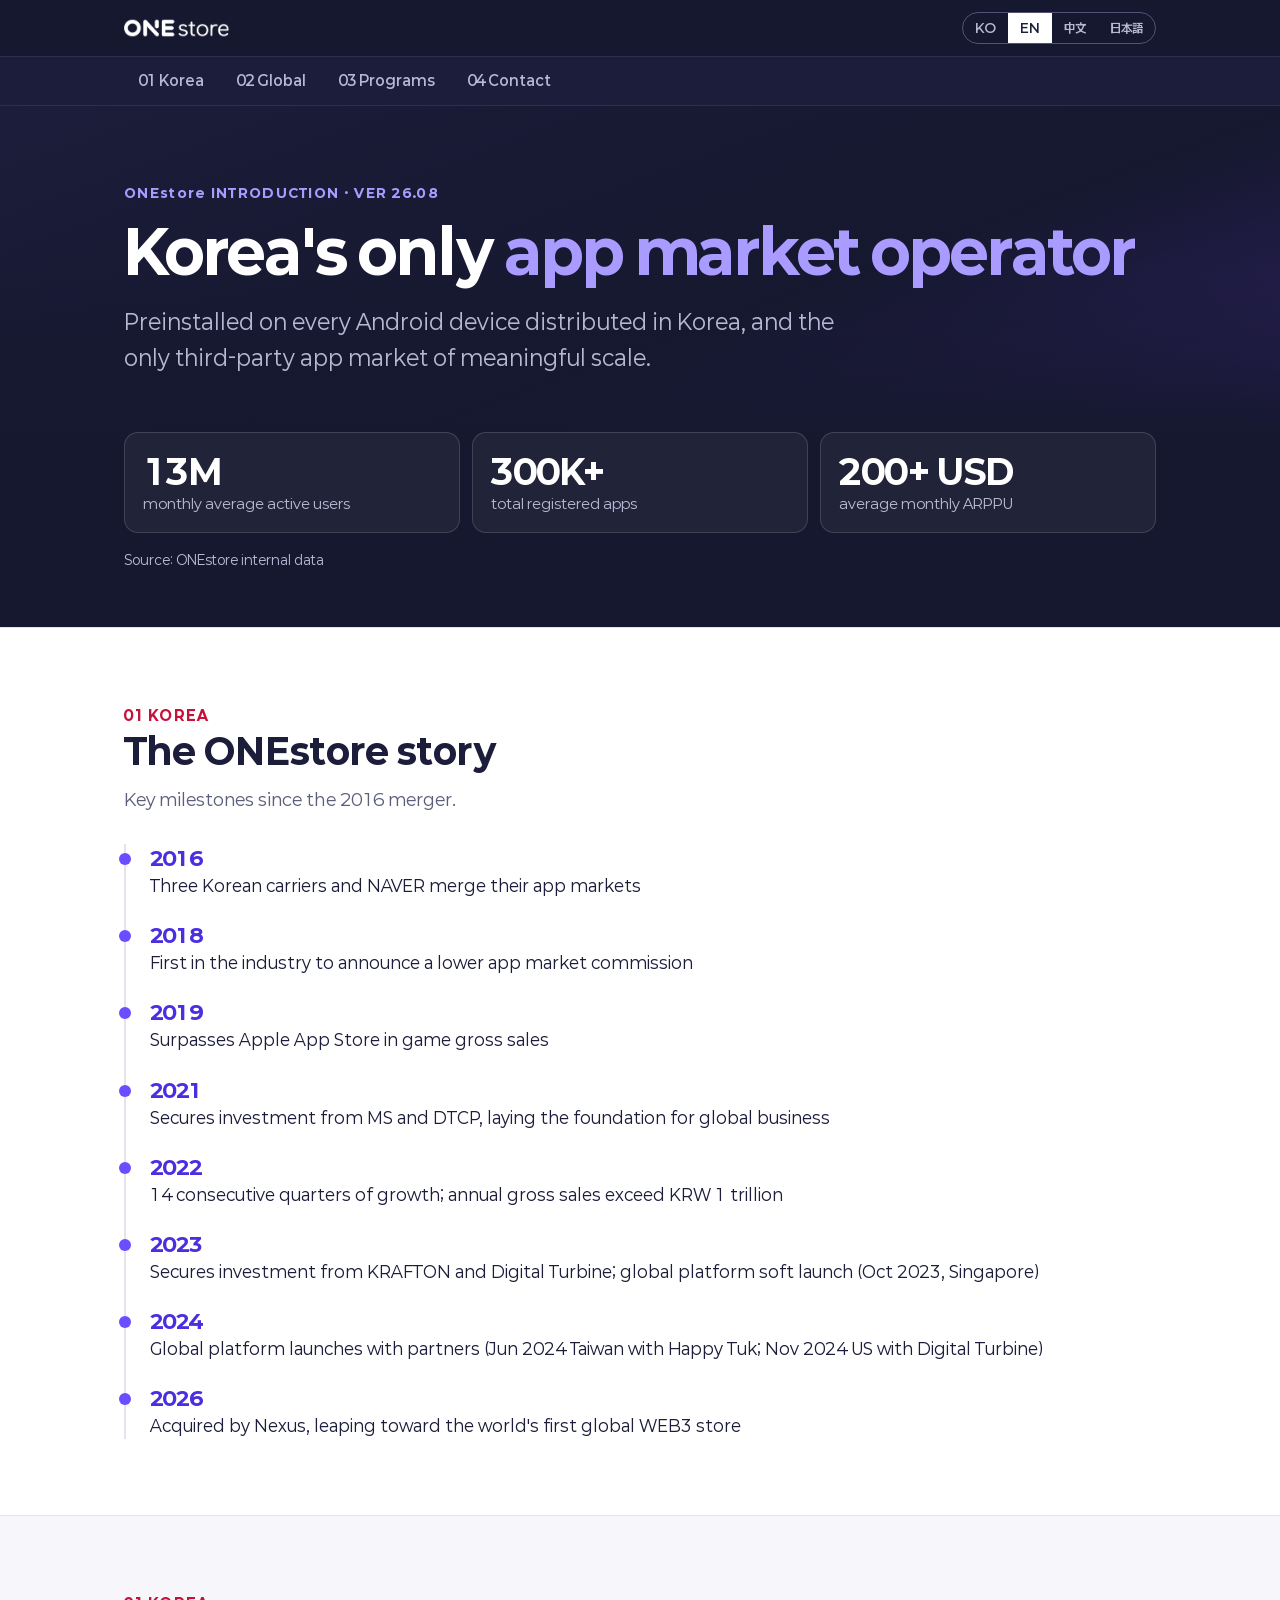
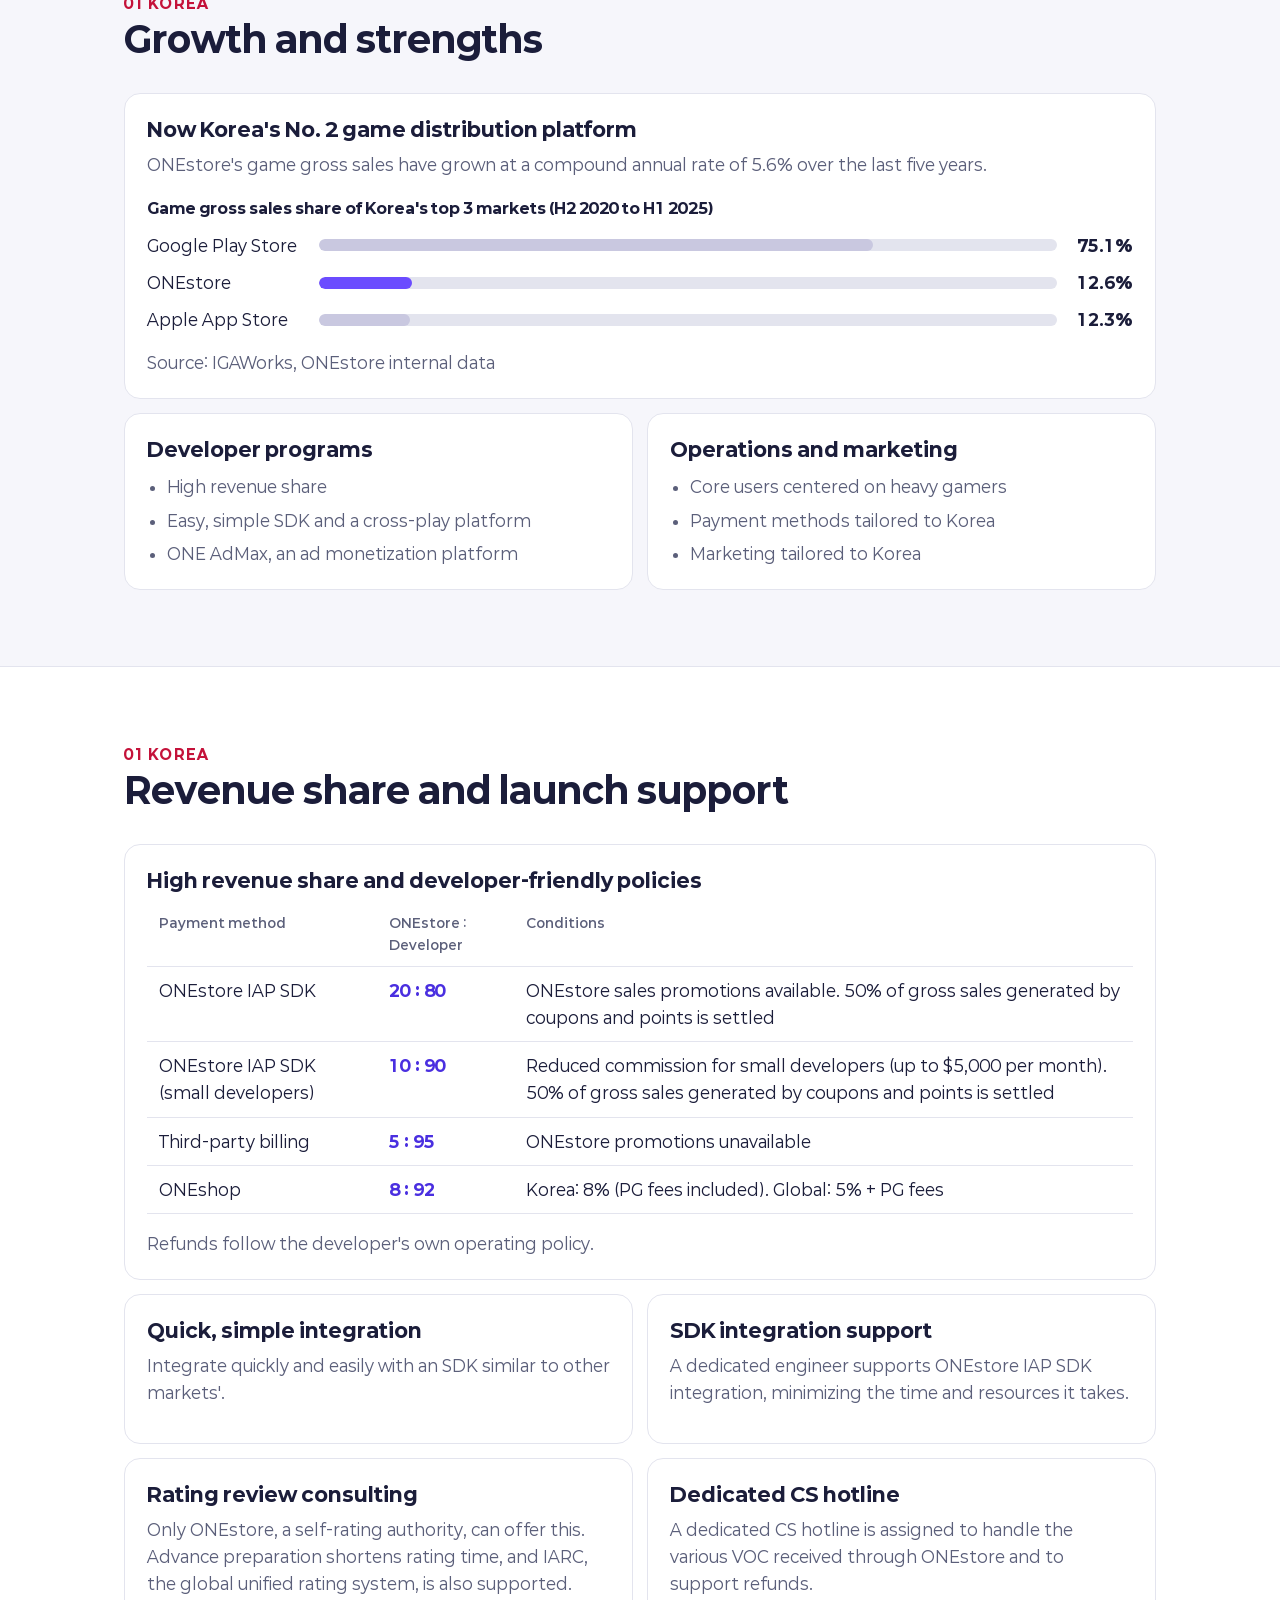
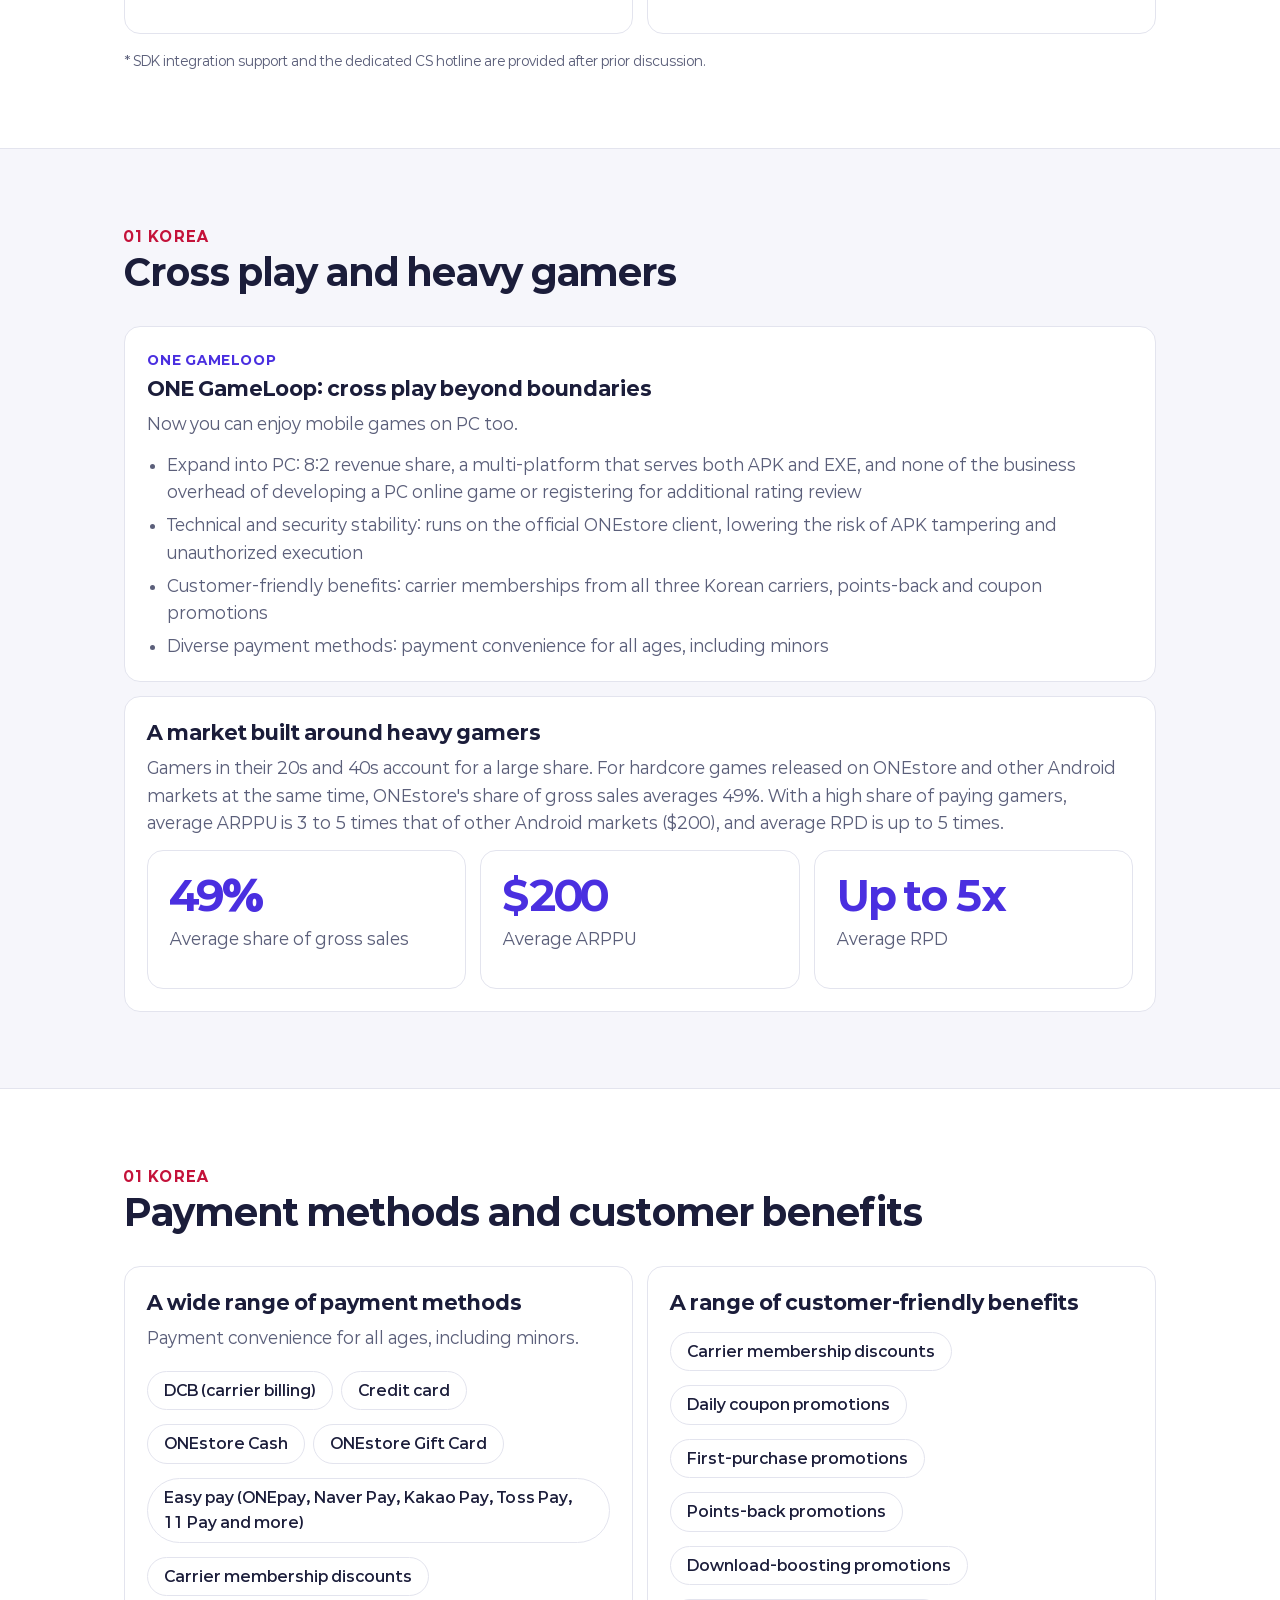
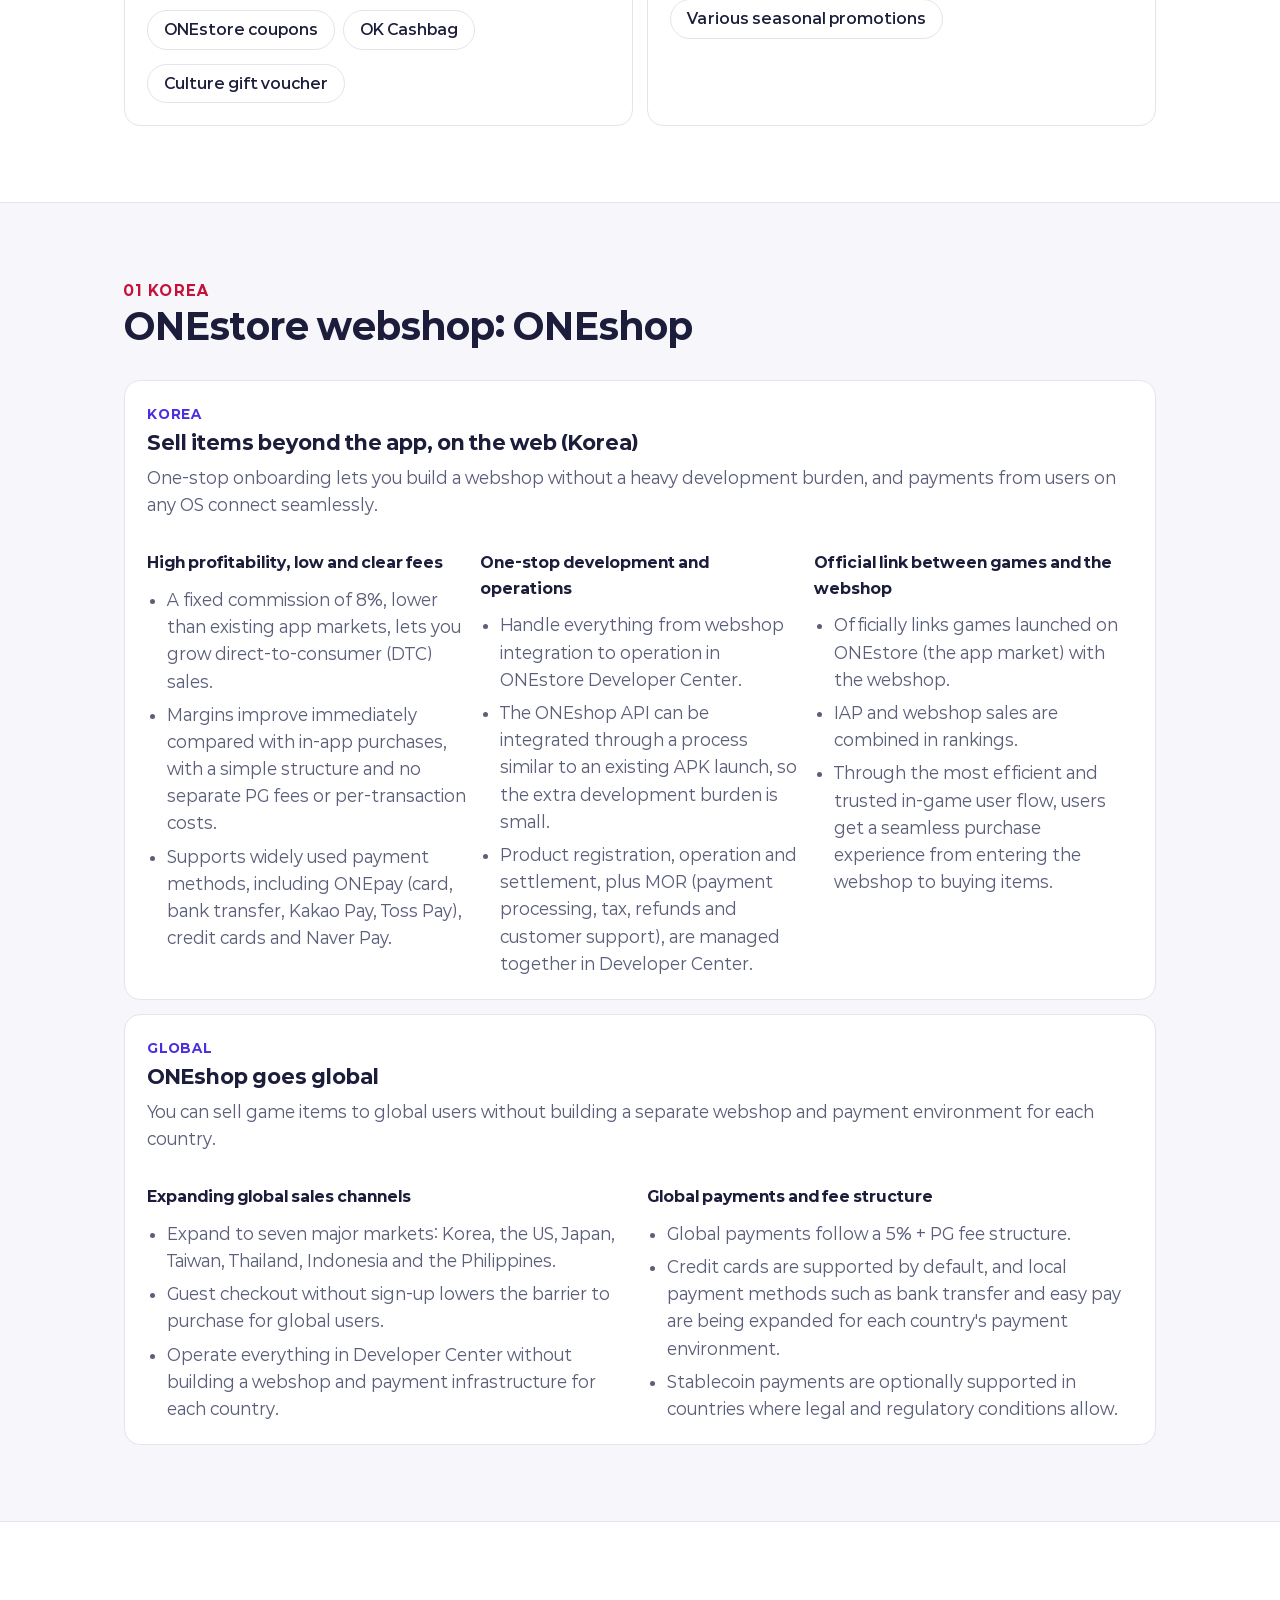
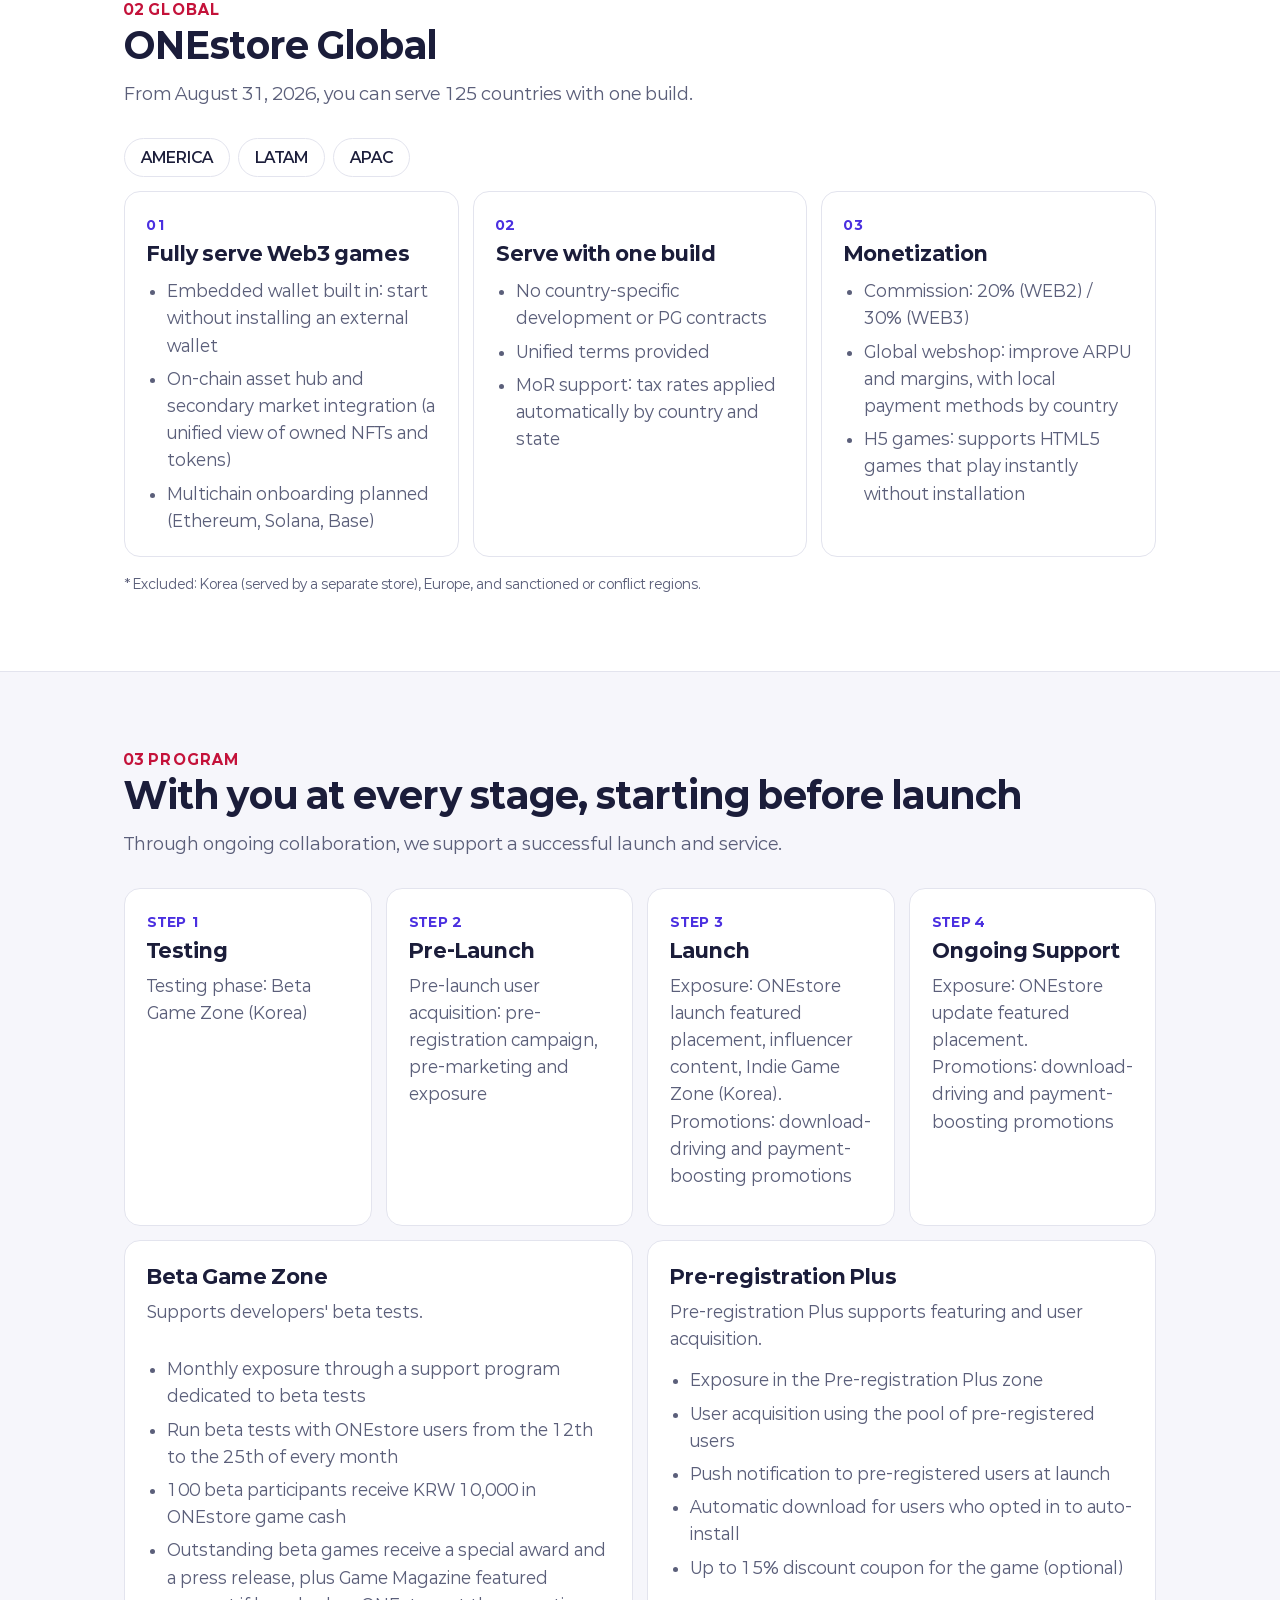
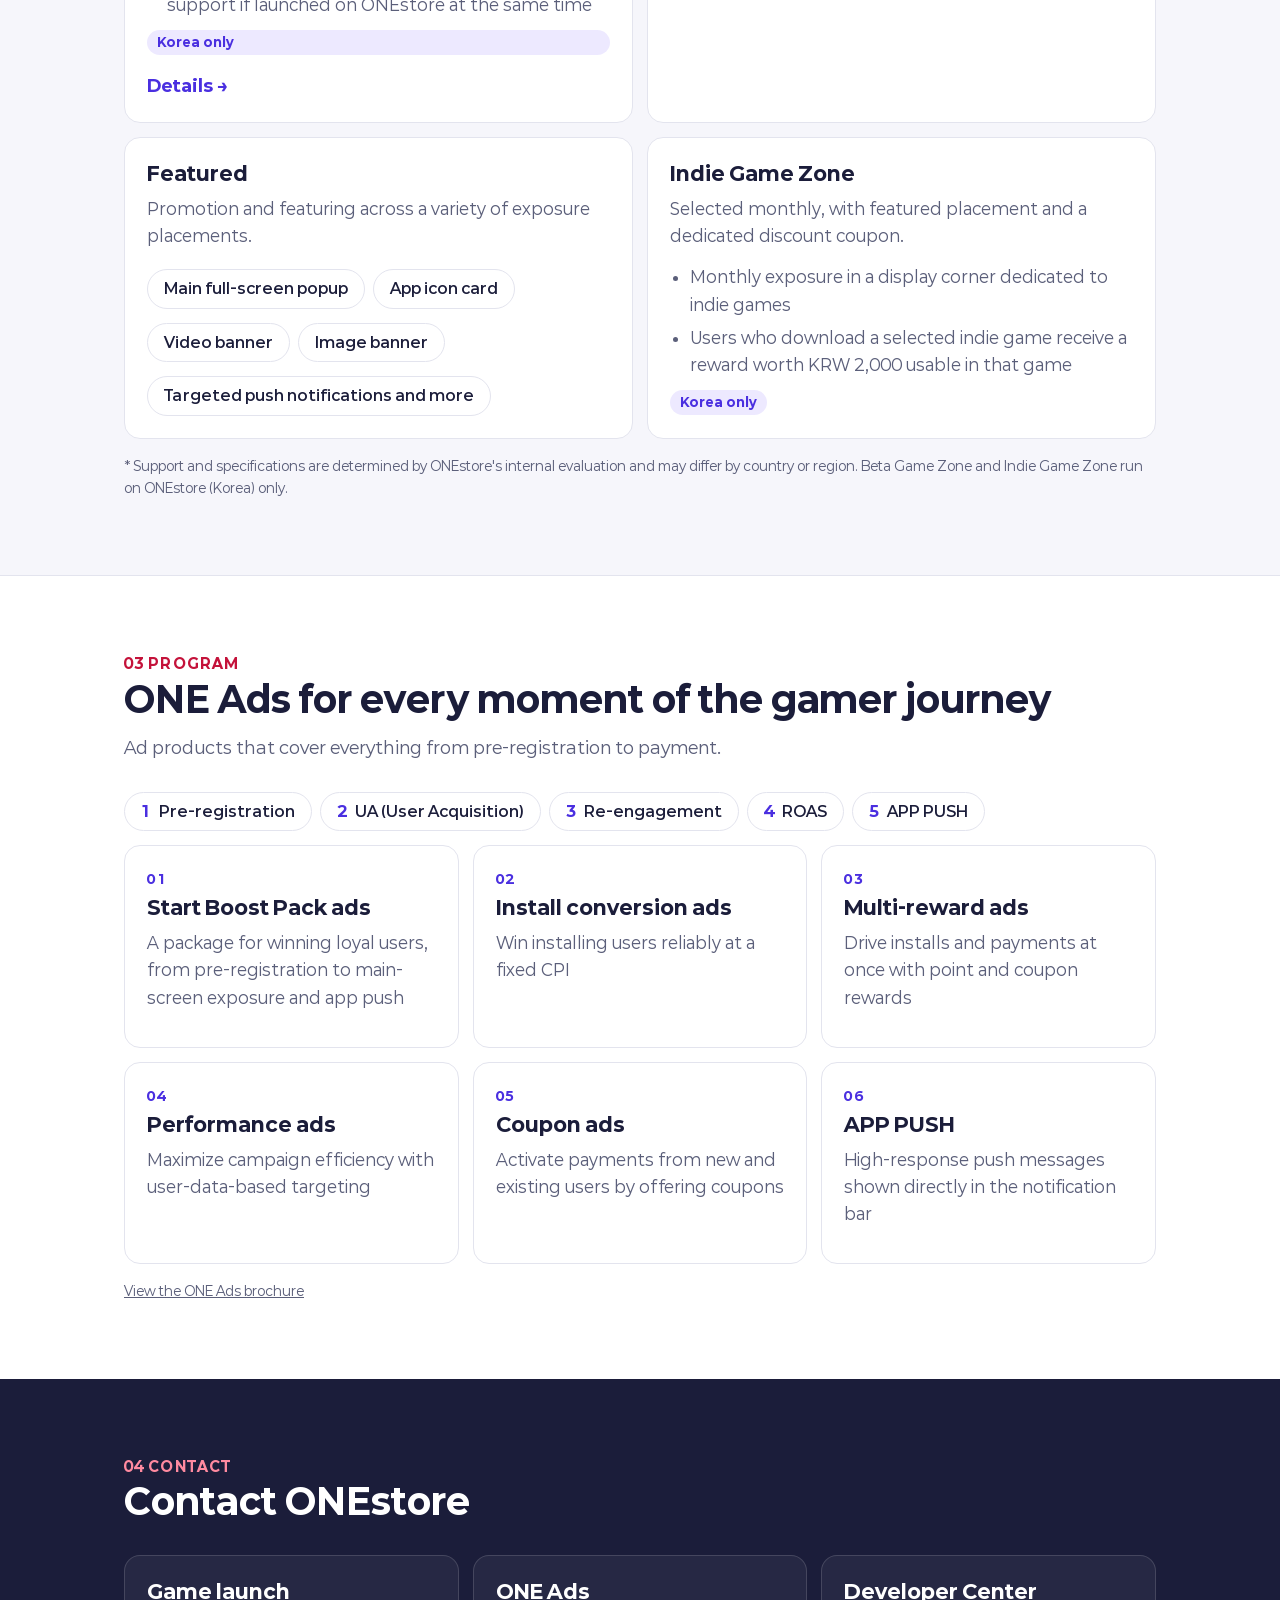
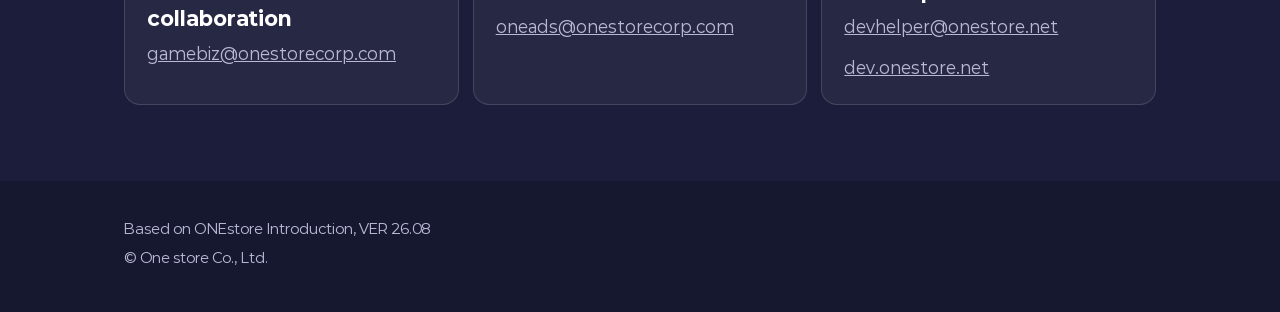
==== company.html @ e40b6c14 "fix: ONEstore 표기 통일, KPI·문의·문구 수정(11만+ 결제자, 사업 협업 문의, 출처·청구 문구)" ====
<!doctype html>
<html lang="en" data-lang="en"
  data-title-ko="ONEstore 소개서"
  data-title-en="ONEstore Introduction"
  data-title-zh="ONEstore 介绍"
  data-title-ja="ONEstore のご紹介"
  data-desc-ko="ONEstore Korea·Global 서비스와 협업 프로그램을 소개합니다."
  data-desc-en="An introduction to ONEstore Korea, ONEstore Global and our collaboration programs."
  data-desc-zh="介绍 ONEstore Korea、ONEstore Global 及合作项目。"
  data-desc-ja="ONEstore Korea・ONEstore Global とコラボレーションプログラムをご紹介します。">
<head>
<meta charset="utf-8">
<meta name="viewport" content="width=device-width,initial-scale=1">
<title>ONEstore Introduction</title>
<meta name="description" content="An introduction to ONEstore Korea, ONEstore Global and our collaboration programs.">
<meta property="og:title" content="ONEstore Introduction">
<meta property="og:description" content="An introduction to ONEstore Korea, ONEstore Global and our collaboration programs.">
<meta property="og:type" content="website">
<link rel="icon" type="image/png" href="assets/favicon.png">
<link rel="apple-touch-icon" href="assets/favicon.png">
<link rel="preload" href="fonts/Paperlogy-400.woff2" as="font" type="font/woff2" crossorigin>
<link rel="preload" href="fonts/Paperlogy-600.woff2" as="font" type="font/woff2" crossorigin>
<link rel="preload" href="fonts/Paperlogy-800.woff2" as="font" type="font/woff2" crossorigin>
<link rel="stylesheet" href="style.css">
<link rel="stylesheet" href="company.css">
<script src="site.js"></script>
</head>
<body>

<header class="topbar"><div class="wrap">
  <a class="brand" href="index.html" data-lang-link><img src="assets/logo-w.png" alt="ONE store"></a>
  <div class="lang-toggle" role="group" aria-label="Language">
    <button type="button" data-set="ko" aria-pressed="false">KO</button>
    <button type="button" data-set="en" aria-pressed="true">EN</button>
    <button type="button" data-set="zh" aria-pressed="false">中文</button>
    <button type="button" data-set="ja" aria-pressed="false">日本語</button>
  </div>
</div></header>
<nav class="chapters" aria-label="Chapters"><div class="wrap">
  <a href="#korea">01 Korea</a>
  <a href="#global">02 Global</a>
  <a href="#program"><span lang="ko">03 협업 프로그램</span><span lang="en">03 Programs</span><span lang="zh-Hans">03 合作项目</span><span lang="ja">03 協業プログラム</span></a>
  <a href="#contact"><span lang="ko">04 문의</span><span lang="en">04 Contact</span><span lang="zh-Hans">04 联系我们</span><span lang="ja">04 お問い合わせ</span></a>
</div></nav>

<main>
<section class="hero"><div class="wrap">
  <p class="eyebrow">ONEstore INTRODUCTION · VER 26.08</p>
  <h1 lang="ko">대한민국 유일한 <em>앱마켓 사업자</em></h1>
  <h1 lang="en">Korea's only <em>app market operator</em></h1>
  <h1 lang="zh-Hans">韩国唯一的<em>应用商店运营商</em></h1>
  <h1 lang="ja">韓国唯一の<em>アプリマーケット事業者</em></h1>
  <p class="lede" lang="ko">국내에 유통되는 모든 안드로이드 단말기에 선탑재된, 유의미한 규모의 유일한 제3자 앱마켓입니다.</p>
  <p class="lede" lang="en">Preinstalled on every Android device distributed in Korea, and the only third-party app market of meaningful scale.</p>
  <p class="lede" lang="zh-Hans">预装于韩国市场流通的所有安卓设备，是唯一具备相当规模的第三方应用商店。</p>
  <p class="lede" lang="ja">韓国で流通するすべての Android 端末にプリインストールされた、意味のある規模を持つ唯一のサードパーティアプリマーケットです。</p>
</div></section>

<section class="nums n3"><div class="wrap">
  <div class="num">
    <b lang="ko">1,300만</b><b lang="en">13M</b><b lang="zh-Hans">1300万</b><b lang="ja">1,300万人</b>
    <span lang="ko">월 평균 활성 유저 수</span><span lang="en">monthly average active users</span><span lang="zh-Hans">月均活跃用户数</span><span lang="ja">月間平均アクティブユーザー数</span>
  </div>
  <div class="num">
    <b lang="ko">30만+</b><b lang="en">300K+</b><b lang="zh-Hans">30万+</b><b lang="ja">30万本+</b>
    <span lang="ko">총 등록 앱 수</span><span lang="en">total registered apps</span><span lang="zh-Hans">累计上架应用数</span><span lang="ja">累計登録アプリ数</span>
  </div>
  <div class="num">
    <b lang="ko">27만원</b><b lang="en">200+ USD</b><b lang="zh-Hans">27万韩元</b><b lang="ja">27万ウォン</b>
    <span lang="ko">월 ARPPU 평균</span><span lang="en">average monthly ARPPU</span><span lang="zh-Hans">月均 ARPPU</span><span lang="ja">月間 ARPPU 平均</span>
  </div>
  <p class="fn" lang="ko">출처: 원스토어 내부 데이터</p>
  <p class="fn" lang="en">Source: ONEstore internal data</p>
  <p class="fn" lang="zh-Hans">来源：ONEstore 内部数据</p>
  <p class="fn" lang="ja">出典：ONEstore 内部データ</p>
</div></section>
<section class="sec" id="korea"><div class="wrap">
  <div class="sec-head">
    <span class="sec-num">01 KOREA</span>
    <h2 class="sec-title" lang="ko">원스토어의 걸음</h2>
    <h2 class="sec-title" lang="en">The ONEstore story</h2>
    <h2 class="sec-title" lang="zh-Hans">ONEstore 的发展历程</h2>
    <h2 class="sec-title" lang="ja">ONEstore のあゆみ</h2>
    <p class="sec-lead" lang="ko">2016년 통합 출범 이후 지금까지의 주요 이력입니다.</p>
    <p class="sec-lead" lang="en">Key milestones since the 2016 merger.</p>
    <p class="sec-lead" lang="zh-Hans">自2016年整合成立以来的主要历程。</p>
    <p class="sec-lead" lang="ja">2016年の統合以降の主なあゆみです。</p>
  </div>
  <ol class="tl">
    <li><b>2016</b><span lang="ko">통신 3사 + 네이버 앱마켓 통합</span><span lang="en">Three Korean carriers and NAVER merge their app markets</span><span lang="zh-Hans">三大运营商与 NAVER 应用商店整合</span><span lang="ja">通信3社と NAVER がアプリマーケットを統合</span></li>
    <li><b>2018</b><span lang="ko">업계 최초 앱마켓 수수료 인하 정책 발표</span><span lang="en">First in the industry to announce a lower app market commission</span><span lang="zh-Hans">业内率先宣布下调应用商店分成比例</span><span lang="ja">業界で初めてアプリマーケットの手数料引き下げを発表</span></li>
    <li><b>2019</b><span lang="ko">애플 앱스토어 게임 거래액 추월</span><span lang="en">Surpasses Apple App Store in game gross sales</span><span lang="zh-Hans">游戏流水超越苹果 App Store</span><span lang="ja">ゲーム取引額で Apple App Store を上回る</span></li>
    <li><b>2021</b><span lang="ko">MS+DTCP 투자 유치로 글로벌 사업 기반 마련</span><span lang="en">Secures investment from MS and DTCP, laying the foundation for global business</span><span lang="zh-Hans">获得 MS 与 DTCP 投资，奠定全球业务基础</span><span lang="ja">MS と DTCP の出資を受け、グローバル事業の基盤を整備</span></li>
    <li><b>2022</b><span lang="ko">14분기 연속 성장, 연간 거래액 1조원 돌파</span><span lang="en">14 consecutive quarters of growth; annual gross sales exceed KRW 1 trillion</span><span lang="zh-Hans">连续14个季度增长，年流水突破1万亿韩元</span><span lang="ja">14四半期連続の成長、年間取引額が1兆ウォンを突破</span></li>
    <li><b>2023</b><span lang="ko">크래프톤 + 디지털 터바인 투자 유치 / 글로벌 플랫폼 소프트 론칭 (23.10 싱가포르)</span><span lang="en">Secures investment from KRAFTON and Digital Turbine; global platform soft launch (Oct 2023, Singapore)</span><span lang="zh-Hans">获得 KRAFTON 与 Digital Turbine 投资；全球平台软启动（2023年10月，新加坡）</span><span lang="ja">KRAFTON と Digital Turbine の出資を受ける／グローバルプラットフォームをソフトローンチ（2023年10月、シンガポール）</span></li>
    <li><b>2024</b><span lang="ko">글로벌 플랫폼 파트너 협력 론칭 (24.06 타이완 Happy Tuk, 24.11 미국 Digital Turbine)</span><span lang="en">Global platform launches with partners (Jun 2024 Taiwan with Happy Tuk; Nov 2024 US with Digital Turbine)</span><span lang="zh-Hans">与合作伙伴联合推出全球平台（2024年6月台湾 Happy Tuk，2024年11月美国 Digital Turbine）</span><span lang="ja">パートナーとグローバルプラットフォームをローンチ（2024年6月 台湾 Happy Tuk、2024年11月 米国 Digital Turbine）</span></li>
    <li><b>2026</b><span lang="ko">넥써쓰 인수, 세계 최초 글로벌 WEB3 스토어 도약</span><span lang="en">Acquired by Nexus, leaping toward the world's first global WEB3 store</span><span lang="zh-Hans">被 Nexus 收购，跃升为全球首个全球 WEB3 应用商店</span><span lang="ja">Nexus に買収され、世界初のグローバル WEB3 ストアへ飛躍</span></li>
  </ol>
</div></section>

<section class="sec soft"><div class="wrap">
  <div class="sec-head">
    <span class="sec-num">01 KOREA</span>
    <h2 class="sec-title" lang="ko">성장과 강점</h2>
    <h2 class="sec-title" lang="en">Growth and strengths</h2>
    <h2 class="sec-title" lang="zh-Hans">成长与优势</h2>
    <h2 class="sec-title" lang="ja">成長と強み</h2>
  </div>
  <div class="grid g2">
    <article class="card wide">
      <h3 lang="ko">지금은 대한민국 2위 게임 유통 플랫폼</h3>
      <h3 lang="en">Now Korea's No. 2 game distribution platform</h3>
      <h3 lang="zh-Hans">如今已是韩国第2大游戏分发平台</h3>
      <h3 lang="ja">今や韓国第2位のゲーム流通プラットフォーム</h3>
      <p lang="ko">원스토어 게임 거래액의 최근 5년 연평균 성장률은 5.6%입니다.</p>
      <p lang="en">ONEstore's game gross sales have grown at a compound annual rate of 5.6% over the last five years.</p>
      <p lang="zh-Hans">ONEstore 游戏流水近5年的年均增长率为5.6%。</p>
      <p lang="ja">ONEstore のゲーム取引額は、直近5年で年平均5.6%成長しています。</p>
      <h4 lang="ko">국내 3대 마켓 게임 거래액 점유율 ('20년 하반기~'25년 상반기)</h4>
      <h4 lang="en">Game gross sales share of Korea's top 3 markets (H2 2020 to H1 2025)</h4>
      <h4 lang="zh-Hans">韩国三大应用商店游戏流水份额（2020年下半年至2025年上半年）</h4>
      <h4 lang="ja">韓国3大マーケットのゲーム取引額シェア（2020年下半期〜2025年上半期）</h4>
      <div class="bars cbars cmp">
        <div class="bar"><span lang="ko">구글 플레이스토어</span><span lang="en">Google Play Store</span><span lang="zh-Hans">Google Play 商店</span><span lang="ja">Google Play ストア</span><i style="--v:75.1%"></i><b>75.1%</b></div>
        <div class="bar me"><span>ONEstore</span><i style="--v:12.6%"></i><b>12.6%</b></div>
        <div class="bar"><span>Apple App Store</span><i style="--v:12.3%"></i><b>12.3%</b></div>
      </div>
      <p class="fn" lang="ko">출처: IGAWorks, 원스토어 내부 데이터</p>
      <p class="fn" lang="en">Source: IGAWorks, ONEstore internal data</p>
      <p class="fn" lang="zh-Hans">来源：IGAWorks、ONEstore 内部数据</p>
      <p class="fn" lang="ja">出典：IGAWorks、ONEstore 内部データ</p>
    </article>
    <article class="card">
      <h3 lang="ko">개발사 프로그램</h3>
      <h3 lang="en">Developer programs</h3>
      <h3 lang="zh-Hans">开发商项目</h3>
      <h3 lang="ja">デベロッパープログラム</h3>
      <ul>
        <li lang="ko">높은 수익 배분율</li><li lang="en">High revenue share</li><li lang="zh-Hans">高收益分成</li><li lang="ja">高い収益配分率</li>
        <li lang="ko">쉽고 간편한 SDK, 크로스 플레이 플랫폼</li><li lang="en">Easy, simple SDK and a cross-play platform</li><li lang="zh-Hans">简单便捷的 SDK 与跨平台游玩平台</li><li lang="ja">簡単・手軽な SDK とクロスプレイプラットフォーム</li>
        <li lang="ko">광고 수익화 플랫폼 ONE AdMax</li><li lang="en">ONE AdMax, an ad monetization platform</li><li lang="zh-Hans">广告变现平台 ONE AdMax</li><li lang="ja">広告収益化プラットフォーム ONE AdMax</li>
      </ul>
    </article>
    <article class="card">
      <h3 lang="ko">운영·마케팅</h3>
      <h3 lang="en">Operations and marketing</h3>
      <h3 lang="zh-Hans">运营与营销</h3>
      <h3 lang="ja">運営・マーケティング</h3>
      <ul>
        <li lang="ko">헤비 게이머 중심의 코어 유저</li><li lang="en">Core users centered on heavy gamers</li><li lang="zh-Hans">以重度玩家为主的核心用户</li><li lang="ja">ヘビーゲーマー中心のコアユーザー</li>
        <li lang="ko">한국 특화 결제 수단</li><li lang="en">Payment methods tailored to Korea</li><li lang="zh-Hans">针对韩国市场的支付方式</li><li lang="ja">韓国に特化した決済手段</li>
        <li lang="ko">한국 특화 마케팅</li><li lang="en">Marketing tailored to Korea</li><li lang="zh-Hans">针对韩国市场的营销</li><li lang="ja">韓国に特化したマーケティング</li>
      </ul>
    </article>
  </div>
</div></section>
<section class="sec"><div class="wrap">
  <div class="sec-head">
    <span class="sec-num">01 KOREA</span>
    <h2 class="sec-title" lang="ko">수익 배분과 출시 지원</h2>
    <h2 class="sec-title" lang="en">Revenue share and launch support</h2>
    <h2 class="sec-title" lang="zh-Hans">收益分成与上线支持</h2>
    <h2 class="sec-title" lang="ja">収益配分とリリース支援</h2>
  </div>
  <div class="grid g2">
    <article class="card wide">
      <h3 lang="ko">높은 수익 배분율과 게임사 친화적인 정책</h3>
      <h3 lang="en">High revenue share and developer-friendly policies</h3>
      <h3 lang="zh-Hans">高收益分成与对游戏公司友好的政策</h3>
      <h3 lang="ja">高い収益配分率とデベロッパーに優しいポリシー</h3>
      <div class="tbl-wrap"><table>
        <thead><tr>
          <th lang="ko">결제 방식</th><th lang="en">Payment method</th><th lang="zh-Hans">支付方式</th><th lang="ja">決済方式</th>
          <th lang="ko">원스토어 : 개발사</th><th lang="en">ONEstore : Developer</th><th lang="zh-Hans">ONEstore : 开发商</th><th lang="ja">ONEstore : デベロッパー</th>
          <th lang="ko">조건</th><th lang="en">Conditions</th><th lang="zh-Hans">条件</th><th lang="ja">条件</th>
        </tr></thead>
        <tbody>
          <tr>
            <td>ONEstore IAP SDK</td>
            <td class="k">20 : 80</td>
            <td lang="ko">원스토어 세일즈 프로모션 진행 가능. 쿠폰·포인트로 발생한 거래액은 50% 정산</td><td lang="en">ONEstore sales promotions available. 50% of gross sales generated by coupons and points is settled</td><td lang="zh-Hans">可开展 ONEstore 销售促销。通过优惠券、积分产生的流水按50%结算</td><td lang="ja">ONEstore のセールスプロモーションを実施できます。クーポン・ポイントで発生した取引額は50%を精算</td>
          </tr>
          <tr>
            <td lang="ko">ONEstore IAP SDK (중소 개발사)</td><td lang="en">ONEstore IAP SDK (small developers)</td><td lang="zh-Hans">ONEstore IAP SDK（中小开发商）</td><td lang="ja">ONEstore IAP SDK（中小デベロッパー）</td>
            <td class="k">10 : 90</td>
            <td lang="ko">중소 개발사 수수료 감면 (월 5,000$ 이하). 쿠폰·포인트로 발생한 거래액은 50% 정산</td><td lang="en">Reduced commission for small developers (up to $5,000 per month). 50% of gross sales generated by coupons and points is settled</td><td lang="zh-Hans">中小开发商分成减免（月流水 $5,000 以下）。通过优惠券、积分产生的流水按50%结算</td><td lang="ja">中小デベロッパー向け手数料減免（月 $5,000 以下）。クーポン・ポイントで発生した取引額は50%を精算</td>
          </tr>
          <tr>
            <td lang="ko">자체결제</td><td lang="en">Third-party billing</td><td lang="zh-Hans">自有支付</td><td lang="ja">独自決済</td>
            <td class="k">5 : 95</td>
            <td lang="ko">원스토어 세일즈 프로모션 진행 불가</td><td lang="en">ONEstore promotions unavailable</td><td lang="zh-Hans">无法开展 ONEstore 销售促销</td><td lang="ja">ONEstore のセールスプロモーションは実施できません</td>
          </tr>
          <tr>
            <td lang="ko">원샵</td><td lang="en">ONEshop</td><td lang="zh-Hans">ONEshop</td><td lang="ja">ONEshop</td>
            <td class="k">8 : 92</td>
            <td lang="ko">국내 8% (PG 수수료 포함). 글로벌은 5% + PG 수수료</td><td lang="en">Korea: 8% (PG fees included). Global: 5% + PG fees</td><td lang="zh-Hans">韩国 8%（含支付通道费）。海外 5% + 支付通道费</td><td lang="ja">国内 8%（PG 手数料込み）。グローバルは 5% + PG 手数料</td>
          </tr>
        </tbody>
      </table></div>
      <p class="fn" lang="ko">환불은 게임사 운영 정책에 따라 처리됩니다.</p>
      <p class="fn" lang="en">Refunds follow the developer's own operating policy.</p>
      <p class="fn" lang="zh-Hans">退款按游戏公司的运营政策办理。</p>
      <p class="fn" lang="ja">返金はデベロッパーの運営ポリシーに従って対応します。</p>
    </article>
    <article class="card">
      <h3 lang="ko">쉽고 빠른 개발 연동</h3>
      <h3 lang="en">Quick, simple integration</h3>
      <h3 lang="zh-Hans">快速便捷的开发对接</h3>
      <h3 lang="ja">簡単で素早い開発連携</h3>
      <p lang="ko">타 마켓과 비슷한 SDK로 빠르고 간편하게 개발을 연동할 수 있습니다.</p>
      <p lang="en">Integrate quickly and easily with an SDK similar to other markets'.</p>
      <p lang="zh-Hans">使用与其他应用商店相似的 SDK，快速便捷完成对接。</p>
      <p lang="ja">他マーケットと同様の SDK で、素早く手軽に連携できます。</p>
    </article>
    <article class="card">
      <h3 lang="ko">SDK 연동 지원</h3>
      <h3 lang="en">SDK integration support</h3>
      <h3 lang="zh-Hans">SDK 对接支持</h3>
      <h3 lang="ja">SDK 連携サポート</h3>
      <p lang="ko">원스토어 IAP SDK 연동 개발 시 전담 개발자가 지원해, 연동에 드는 시간과 리소스를 최소화합니다.</p>
      <p lang="en">A dedicated engineer supports ONEstore IAP SDK integration, minimizing the time and resources it takes.</p>
      <p lang="zh-Hans">对接 ONEstore IAP SDK 时由专属开发人员提供支持，将所需时间与资源降到最低。</p>
      <p lang="ja">ONEstore IAP SDK の連携開発時は専任の開発者がサポートし、連携にかかる時間とリソースを最小限に抑えます。</p>
    </article>
    <article class="card">
      <h3 lang="ko">등급 심의 컨설팅</h3>
      <h3 lang="en">Rating review consulting</h3>
      <h3 lang="zh-Hans">分级审查咨询</h3>
      <h3 lang="ja">等級審査コンサルティング</h3>
      <p lang="ko">자체등급분류사업자인 원스토어만 가능한 지원입니다. 사전 대응으로 등급 분류에 걸리는 시간을 줄이고, 글로벌 통합 등급 시스템 IARC도 지원합니다.</p>
      <p lang="en">Only ONEstore, a self-rating authority, can offer this. Advance preparation shortens rating time, and IARC, the global unified rating system, is also supported.</p>
      <p lang="zh-Hans">这是唯一具备自主分级资质的 ONEstore 才能提供的支持。提前应对可缩短分级所需时间，同时支持全球统一分级系统 IARC。</p>
      <p lang="ja">自主等級分類事業者である ONEstore だけが提供できるサポートです。事前対応で等級分類にかかる時間を短縮し、グローバル統合等級システム IARC にも対応します。</p>
    </article>
    <article class="card">
      <h3 lang="ko">전용 CS 핫라인 배정</h3>
      <h3 lang="en">Dedicated CS hotline</h3>
      <h3 lang="zh-Hans">分配专属 CS 热线</h3>
      <h3 lang="ja">専用 CS ホットラインの割り当て</h3>
      <p lang="ko">원스토어로 들어오는 다양한 VOC 처리와 환불 지원을 위한 전용 CS 핫라인을 배정합니다.</p>
      <p lang="en">A dedicated CS hotline is assigned to handle the various VOC received through ONEstore and to support refunds.</p>
      <p lang="zh-Hans">分配专属 CS 热线，用于处理 ONEstore 收到的各类 VOC 并协助退款。</p>
      <p lang="ja">ONEstore に寄せられるさまざまな VOC への対応と返金サポートのため、専用 CS ホットラインを割り当てます。</p>
    </article>
  </div>
  <p class="fn" lang="ko">* SDK 연동 지원과 전용 CS 핫라인 배정은 사전 협의 후 진행할 수 있습니다.</p>
  <p class="fn" lang="en">* SDK integration support and the dedicated CS hotline are provided after prior discussion.</p>
  <p class="fn" lang="zh-Hans">* SDK 对接支持与专属 CS 热线需事先协商后提供。</p>
  <p class="fn" lang="ja">* SDK 連携サポートと専用 CS ホットラインの割り当ては、事前協議のうえで対応します。</p>
</div></section>
<section class="sec soft"><div class="wrap">
  <div class="sec-head">
    <span class="sec-num">01 KOREA</span>
    <h2 class="sec-title" lang="ko">크로스 플레이와 헤비 게이머</h2>
    <h2 class="sec-title" lang="en">Cross play and heavy gamers</h2>
    <h2 class="sec-title" lang="zh-Hans">跨平台游玩与重度玩家</h2>
    <h2 class="sec-title" lang="ja">クロスプレイとヘビーゲーマー</h2>
  </div>
  <div class="grid g2">
    <article class="card wide">
      <span class="no">ONE GAMELOOP</span>
      <h3 lang="ko">경계를 뛰어넘는 크로스 플레이 원게임루프</h3>
      <h3 lang="en">ONE GameLoop: cross play beyond boundaries</h3>
      <h3 lang="zh-Hans">ONE GameLoop：跨越边界的跨平台游玩</h3>
      <h3 lang="ja">ONE GameLoop：境界を超えるクロスプレイ</h3>
      <p lang="ko">이제 PC에서도 모바일 게임을 즐길 수 있습니다.</p>
      <p lang="en">Now you can enjoy mobile games on PC too.</p>
      <p lang="zh-Hans">现在在 PC 上也能畅玩手游。</p>
      <p lang="ja">PC でもモバイルゲームを楽しめます。</p>
      <ul>
        <li lang="ko">PC 사업 영역 확장: 8:2 수익 배분, APK·EXE 모두 서비스 가능한 멀티플랫폼, PC 온라인게임 개발이나 추가 심의 등록 같은 사업 관리 공수 없음</li>
        <li lang="en">Expand into PC: 8:2 revenue share, a multi-platform that serves both APK and EXE, and none of the business overhead of developing a PC online game or registering for additional rating review</li>
        <li lang="zh-Hans">拓展 PC 业务领域：8:2 收益分成，APK、EXE 均可上线的多平台，无需承担开发 PC 网游或追加分级登记等业务管理负担</li>
        <li lang="ja">PC 事業への拡大：8:2 の収益配分、APK・EXE のどちらも配信できるマルチプラットフォーム、PC オンラインゲームの開発や追加審査登録といった事業管理の手間なし</li>
        <li lang="ko">기술·보안 안정성: 원스토어 공식 클라이언트로 구동되어 APK 위변조와 비인가 실행 위험이 적음</li>
        <li lang="en">Technical and security stability: runs on the official ONEstore client, lowering the risk of APK tampering and unauthorized execution</li>
        <li lang="zh-Hans">技术与安全稳定性：通过 ONEstore 官方客户端运行，APK 篡改与未授权运行的风险较低</li>
        <li lang="ja">技術・セキュリティの安定性：ONEstore 公式クライアントで動作するため、APK の改ざんや不正実行のリスクが低い</li>
        <li lang="ko">고객 친화적 혜택: 통신 3사 멤버십 등 다양한 혜택, 포인트백·쿠폰 프로모션</li>
        <li lang="en">Customer-friendly benefits: carrier memberships from all three Korean carriers, points-back and coupon promotions</li>
        <li lang="zh-Hans">面向用户的福利：包括三大运营商会员在内的多种福利，积分返还、优惠券促销</li>
        <li lang="ja">ユーザーに優しい特典：通信3社の会員特典をはじめ、ポイントバック・クーポンプロモーションなど</li>
        <li lang="ko">다양한 결제 수단: 미성년자를 포함한 전 연령층에 결제 편의성 제공</li>
        <li lang="en">Diverse payment methods: payment convenience for all ages, including minors</li>
        <li lang="zh-Hans">丰富的支付方式：为包括未成年人在内的各年龄层提供便捷支付</li>
        <li lang="ja">多様な決済手段：未成年者を含むすべての年齢層に決済の利便性を提供</li>
      </ul>
    </article>
    <article class="card wide">
      <h3 lang="ko">헤비 게이머 중심 마켓</h3>
      <h3 lang="en">A market built around heavy gamers</h3>
      <h3 lang="zh-Hans">以重度玩家为中心的应用商店</h3>
      <h3 lang="ja">ヘビーゲーマー中心のマーケット</h3>
      <p lang="ko">20·40대 게이머 비중이 높습니다. 다른 안드로이드 마켓과 동시에 출시된 하드코어 게임은 원스토어 거래액 점유율이 평균 49%입니다. 결제 게이머 비중이 높아 다른 안드로이드 마켓 대비 평균 ARPPU가 3~5배($200), 평균 RPD는 최대 5배입니다.</p>
      <p lang="en">Gamers in their 20s and 40s account for a large share. For hardcore games released on ONEstore and other Android markets at the same time, ONEstore's share of gross sales averages 49%. With a high share of paying gamers, average ARPPU is 3 to 5 times that of other Android markets ($200), and average RPD is up to 5 times.</p>
      <p lang="zh-Hans">20多岁与40多岁玩家占比高。与其他安卓应用商店同步上线的硬核游戏，ONEstore 的流水份额平均为49%。付费玩家占比高，平均 ARPPU 是其他安卓应用商店的3~5倍（$200），平均 RPD 最高达5倍。</p>
      <p lang="ja">20代・40代のゲーマーの割合が高いマーケットです。他の Android マーケットと同時にリリースされたハードコアゲームでは、ONEstore の取引額シェアが平均49%です。課金ゲーマーの割合が高く、平均 ARPPU は他の Android マーケットの3〜5倍（$200）、平均 RPD は最大5倍です。</p>
      <div class="grid g3 gap-top">
        <div class="card">
          <b class="big">49%</b>
          <p lang="ko">평균 거래액 점유율</p><p lang="en">Average share of gross sales</p><p lang="zh-Hans">平均流水份额</p><p lang="ja">平均取引額シェア</p>
        </div>
        <div class="card">
          <b class="big">$200</b>
          <p lang="ko">평균 ARPPU</p><p lang="en">Average ARPPU</p><p lang="zh-Hans">平均 ARPPU</p><p lang="ja">平均 ARPPU</p>
        </div>
        <div class="card">
          <b class="big" lang="ko">최대 5배</b><b class="big" lang="en">Up to 5x</b><b class="big" lang="zh-Hans">最高5倍</b><b class="big" lang="ja">最大5倍</b>
          <p lang="ko">평균 RPD</p><p lang="en">Average RPD</p><p lang="zh-Hans">平均 RPD</p><p lang="ja">平均 RPD</p>
        </div>
      </div>
    </article>
  </div>
</div></section>
<section class="sec"><div class="wrap">
  <div class="sec-head">
    <span class="sec-num">01 KOREA</span>
    <h2 class="sec-title" lang="ko">결제 수단과 고객 혜택</h2>
    <h2 class="sec-title" lang="en">Payment methods and customer benefits</h2>
    <h2 class="sec-title" lang="zh-Hans">支付方式与用户福利</h2>
    <h2 class="sec-title" lang="ja">決済手段とユーザー特典</h2>
  </div>
  <div class="grid g2">
    <article class="card">
      <h3 lang="ko">다양한 결제 수단 제공</h3>
      <h3 lang="en">A wide range of payment methods</h3>
      <h3 lang="zh-Hans">提供丰富的支付方式</h3>
      <h3 lang="ja">多様な決済手段を提供</h3>
      <p lang="ko">미성년자를 포함한 전 연령층에 결제 편의성을 제공합니다.</p>
      <p lang="en">Payment convenience for all ages, including minors.</p>
      <p lang="zh-Hans">为包括未成年人在内的各年龄层提供便捷支付。</p>
      <p lang="ja">未成年者を含むすべての年齢層に決済の利便性を提供します。</p>
      <ul class="chips">
        <li lang="ko">DCB (휴대폰 결제)</li><li lang="en">DCB (carrier billing)</li><li lang="zh-Hans">DCB（运营商话费支付）</li><li lang="ja">DCB（携帯電話決済）</li>
        <li lang="ko">신용카드</li><li lang="en">Credit card</li><li lang="zh-Hans">信用卡</li><li lang="ja">クレジットカード</li>
        <li lang="ko">원스토어 캐쉬</li><li lang="en">ONEstore Cash</li><li lang="zh-Hans">ONEstore 现金</li><li lang="ja">ONEstore キャッシュ</li>
        <li lang="ko">원스토어 기프트카드</li><li lang="en">ONEstore Gift Card</li><li lang="zh-Hans">ONEstore 礼品卡</li><li lang="ja">ONEstore ギフトカード</li>
        <li lang="ko">간편 결제 (ONEpay, 네이버페이, 카카오페이, 토스페이, 11 pay 등)</li><li lang="en">Easy pay (ONEpay, Naver Pay, Kakao Pay, Toss Pay, 11 Pay and more)</li><li lang="zh-Hans">便捷支付（ONEpay、Naver Pay、Kakao Pay、Toss Pay、11 Pay 等）</li><li lang="ja">かんたん決済（ONEpay、Naver Pay、Kakao Pay、Toss Pay、11 Pay など）</li>
        <li lang="ko">통신사 멤버십 할인</li><li lang="en">Carrier membership discounts</li><li lang="zh-Hans">运营商会员折扣</li><li lang="ja">通信キャリア会員割引</li>
        <li lang="ko">원스토어 쿠폰</li><li lang="en">ONEstore coupons</li><li lang="zh-Hans">ONEstore 优惠券</li><li lang="ja">ONEstore クーポン</li>
        <li lang="ko">OK 캐쉬백</li><li lang="en">OK Cashbag</li><li lang="zh-Hans">OK Cashbag</li><li lang="ja">OK Cashbag</li>
        <li lang="ko">문화상품권</li><li lang="en">Culture gift voucher</li><li lang="zh-Hans">文化礼券</li><li lang="ja">文化商品券</li>
      </ul>
    </article>
    <article class="card">
      <h3 lang="ko">다양한 고객 친화적 혜택</h3>
      <h3 lang="en">A range of customer-friendly benefits</h3>
      <h3 lang="zh-Hans">多样的用户福利</h3>
      <h3 lang="ja">ユーザーに優しい多彩な特典</h3>
      <ul class="chips">
        <li lang="ko">통신사 멤버십 할인</li><li lang="en">Carrier membership discounts</li><li lang="zh-Hans">运营商会员折扣</li><li lang="ja">通信キャリア会員割引</li>
        <li lang="ko">Daily 쿠폰 프로모션</li><li lang="en">Daily coupon promotions</li><li lang="zh-Hans">每日优惠券促销</li><li lang="ja">デイリークーポンプロモーション</li>
        <li lang="ko">첫 결제 프로모션</li><li lang="en">First-purchase promotions</li><li lang="zh-Hans">首次支付促销</li><li lang="ja">初回決済プロモーション</li>
        <li lang="ko">포인트백 프로모션</li><li lang="en">Points-back promotions</li><li lang="zh-Hans">积分返还促销</li><li lang="ja">ポイントバックプロモーション</li>
        <li lang="ko">다운로드 제고 프로모션</li><li lang="en">Download-boosting promotions</li><li lang="zh-Hans">提升下载量促销</li><li lang="ja">ダウンロード促進プロモーション</li>
        <li lang="ko">다양한 시즈널 프로모션</li><li lang="en">Various seasonal promotions</li><li lang="zh-Hans">多样的季节性促销</li><li lang="ja">さまざまなシーズナルプロモーション</li>
      </ul>
    </article>
  </div>
</div></section>
<section class="sec soft"><div class="wrap">
  <div class="sec-head">
    <span class="sec-num">01 KOREA</span>
    <h2 class="sec-title" lang="ko">원스토어 웹샵 원샵</h2>
    <h2 class="sec-title" lang="en">ONEstore webshop: ONEshop</h2>
    <h2 class="sec-title" lang="zh-Hans">ONEstore 网店：ONEshop</h2>
    <h2 class="sec-title" lang="ja">ONEstore ウェブショップ：ONEshop</h2>
  </div>
  <div class="grid">
    <article class="card">
      <span class="no">KOREA</span>
      <h3 lang="ko">웹으로 확장하는 아이템 판매 (한국)</h3>
      <h3 lang="en">Sell items beyond the app, on the web (Korea)</h3>
      <h3 lang="zh-Hans">将道具销售拓展到网页端（韩国）</h3>
      <h3 lang="ja">Web へ広がるアイテム販売（韓国）</h3>
      <p lang="ko">원스톱 온보딩으로 복잡한 개발 부담 없이 웹샵을 구축할 수 있고, OS 구분 없이 다양한 이용자의 결제를 매끄럽게 연동합니다.</p>
      <p lang="en">One-stop onboarding lets you build a webshop without a heavy development burden, and payments from users on any OS connect seamlessly.</p>
      <p lang="zh-Hans">通过一站式接入，无需复杂开发即可搭建网店，并可不分操作系统顺畅对接各类用户的支付。</p>
      <p lang="ja">ワンストップのオンボーディングで、複雑な開発の負担なくウェブショップを構築でき、OS を問わず多様なユーザーの決済をスムーズに連携できます。</p>
      <div class="grid g3 gap-top">
        <div>
          <h4 lang="ko">높은 수익성, 낮고 명확한 수수료</h4><h4 lang="en">High profitability, low and clear fees</h4><h4 lang="zh-Hans">高收益性，低廉透明的分成</h4><h4 lang="ja">高い収益性、低くわかりやすい手数料</h4>
          <ul>
            <li lang="ko">기존 앱마켓보다 낮은 고정 수수료율 8%로 DTC(Direct-to-Consumer) 매출을 확장할 수 있습니다.</li><li lang="en">A fixed commission of 8%, lower than existing app markets, lets you grow direct-to-consumer (DTC) sales.</li><li lang="zh-Hans">固定分成比例仅8%，低于现有应用商店，可拓展 DTC（Direct-to-Consumer）销售。</li><li lang="ja">既存のアプリマーケットより低い固定手数料率8%で、DTC（Direct-to-Consumer）売上を拡大できます。</li>
            <li lang="ko">인앱결제 대비 즉각적인 마진 개선이 가능하며, 별도 PG 수수료나 건당 비용이 없는 단순한 구조입니다.</li><li lang="en">Margins improve immediately compared with in-app purchases, with a simple structure and no separate PG fees or per-transaction costs.</li><li lang="zh-Hans">相比应用内支付可立即改善利润率，且没有单独的 PG 手续费或按笔费用，结构简单。</li><li lang="ja">アプリ内課金に比べてすぐにマージンを改善でき、別途 PG 手数料や1件ごとの費用がないシンプルな構造です。</li>
            <li lang="ko">ONEpay(카드·계좌이체·카카오페이·토스페이), 신용카드, 네이버페이 등 이용 비중이 높은 결제 수단을 지원합니다.</li><li lang="en">Supports widely used payment methods, including ONEpay (card, bank transfer, Kakao Pay, Toss Pay), credit cards and Naver Pay.</li><li lang="zh-Hans">支持 ONEpay（银行卡、转账、Kakao Pay、Toss Pay）、信用卡、Naver Pay 等使用率高的支付方式。</li><li lang="ja">ONEpay（カード・口座振替・Kakao Pay・Toss Pay）、クレジットカード、Naver Pay など利用率の高い決済手段に対応しています。</li>
          </ul>
        </div>
        <div>
          <h4 lang="ko">개발·운영 원스톱 관리</h4><h4 lang="en">One-stop development and operations</h4><h4 lang="zh-Hans">开发与运营一站式管理</h4><h4 lang="ja">開発・運営をワンストップで管理</h4>
          <ul>
            <li lang="ko">원스토어 개발자센터에서 웹샵 연동부터 운영까지 한 번에 진행합니다.</li><li lang="en">Handle everything from webshop integration to operation in ONEstore Developer Center.</li><li lang="zh-Hans">在 ONEstore 开发者中心一站式完成从网店对接到运营的全部流程。</li><li lang="ja">ウェブショップの連携から運営まで、ONEstore デベロッパーセンターで一括して進められます。</li>
            <li lang="ko">기존 APK 입점과 비슷한 절차로 원샵 API를 연동할 수 있어 추가 개발 부담이 크지 않습니다.</li><li lang="en">The ONEshop API can be integrated through a process similar to an existing APK launch, so the extra development burden is small.</li><li lang="zh-Hans">可通过与现有 APK 上架相似的流程对接 ONEshop API，额外开发负担不大。</li><li lang="ja">既存の APK 配信に近い手順で ONEshop API を連携できるため、追加の開発負担は大きくありません。</li>
            <li lang="ko">상품 등록·운영·정산은 물론 MOR(결제 처리, 세금, 환불, 고객지원)까지 개발자센터에서 통합 관리합니다.</li><li lang="en">Product registration, operation and settlement, plus MOR (payment processing, tax, refunds and customer support), are managed together in Developer Center.</li><li lang="zh-Hans">商品登记、运营、结算，乃至 MOR（支付处理、税务、退款、客户支持）均可在开发者中心统一管理。</li><li lang="ja">商品登録・運営・精算はもちろん、MOR（決済処理・税務・返金・カスタマーサポート）までデベロッパーセンターで統合管理できます。</li>
          </ul>
        </div>
        <div>
          <h4 lang="ko">게임과 웹샵의 공식 연동</h4><h4 lang="en">Official link between games and the webshop</h4><h4 lang="zh-Hans">游戏与网店的官方对接</h4><h4 lang="ja">ゲームとウェブショップの公式連携</h4>
          <ul>
            <li lang="ko">원스토어(앱마켓)에 입점한 게임과 웹샵의 공식 연동을 지원합니다.</li><li lang="en">Officially links games launched on ONEstore (the app market) with the webshop.</li><li lang="zh-Hans">官方支持已入驻 ONEstore（应用商店）的游戏与网店对接。</li><li lang="ja">ONEstore（アプリマーケット）に配信したゲームとウェブショップの公式連携をサポートします。</li>
            <li lang="ko">IAP와 웹샵 매출을 합산해 랭킹에 반영합니다.</li><li lang="en">IAP and webshop sales are combined in rankings.</li><li lang="zh-Hans">IAP 与网店销售额合并计入排名。</li><li lang="ja">IAP とウェブショップの売上を合算してランキングに反映します。</li>
            <li lang="ko">가장 효율적이고 신뢰도 높은 인게임 유저 유입 동선으로, 웹샵 진입부터 아이템 구매까지 매끄러운 구매 경험을 제공합니다.</li><li lang="en">Through the most efficient and trusted in-game user flow, users get a seamless purchase experience from entering the webshop to buying items.</li><li lang="zh-Hans">通过最高效、可信度最高的游戏内用户引流路径，提供从进入网店到购买道具的顺畅购买体验。</li><li lang="ja">最も効率的で信頼性の高いゲーム内ユーザー流入動線により、ウェブショップへの流入からアイテム購入まで、スムーズな購入体験を提供します。</li>
          </ul>
        </div>
      </div>
    </article>
    <article class="card">
      <span class="no">GLOBAL</span>
      <h3 lang="ko">원샵의 글로벌 확장</h3>
      <h3 lang="en">ONEshop goes global</h3>
      <h3 lang="zh-Hans">ONEshop 的全球拓展</h3>
      <h3 lang="ja">ONEshop のグローバル展開</h3>
      <p lang="ko">국가별 웹샵과 결제 환경을 따로 구축하지 않아도 글로벌 유저에게 게임 아이템을 판매할 수 있습니다.</p>
      <p lang="en">You can sell game items to global users without building a separate webshop and payment environment for each country.</p>
      <p lang="zh-Hans">无需为各国分别搭建网店与支付环境，即可向全球用户销售游戏道具。</p>
      <p lang="ja">国ごとにウェブショップや決済環境を別途構築しなくても、グローバルユーザーにゲームアイテムを販売できます。</p>
      <div class="grid g2 gap-top">
        <div>
          <h4 lang="ko">글로벌 판매 채널 확장</h4><h4 lang="en">Expanding global sales channels</h4><h4 lang="zh-Hans">拓展全球销售渠道</h4><h4 lang="ja">グローバル販売チャネルの拡大</h4>
          <ul>
            <li lang="ko">글로벌 주요 7개국(한국, 미국, 일본, 대만, 태국, 인도네시아, 필리핀)으로 서비스 국가를 넓힐 수 있습니다.</li><li lang="en">Expand to seven major markets: Korea, the US, Japan, Taiwan, Thailand, Indonesia and the Philippines.</li><li lang="zh-Hans">服务可扩展至全球7个主要国家和地区（韩国、美国、日本、台湾、泰国、印度尼西亚、菲律宾）。</li><li lang="ja">グローバルの主要7か国（韓国・米国・日本・台湾・タイ・インドネシア・フィリピン）にサービス対象国を広げられます。</li>
            <li lang="ko">회원가입 없는 비회원 결제를 지원해 글로벌 유저의 구매 장벽을 낮춥니다.</li><li lang="en">Guest checkout without sign-up lowers the barrier to purchase for global users.</li><li lang="zh-Hans">支持无需注册的访客支付，降低全球用户的购买门槛。</li><li lang="ja">会員登録不要の非会員決済に対応し、グローバルユーザーの購入ハードルを下げます。</li>
            <li lang="ko">국가별 웹샵·결제 인프라를 새로 만들지 않고 개발자센터에서 통합 운영합니다.</li><li lang="en">Operate everything in Developer Center without building a webshop and payment infrastructure for each country.</li><li lang="zh-Hans">无需为各国重新搭建网店与支付基础设施，在开发者中心统一运营。</li><li lang="ja">国ごとにウェブショップや決済インフラを新たに構築せず、デベロッパーセンターで統合運営できます。</li>
          </ul>
        </div>
        <div>
          <h4 lang="ko">글로벌 결제 및 수수료 체계</h4><h4 lang="en">Global payments and fee structure</h4><h4 lang="zh-Hans">全球支付与费率体系</h4><h4 lang="ja">グローバル決済と手数料体系</h4>
          <ul>
            <li lang="ko">글로벌 결제는 5% + PG 수수료 체계가 적용됩니다.</li><li lang="en">Global payments follow a 5% + PG fee structure.</li><li lang="zh-Hans">全球支付适用 5% + PG 手续费的费率体系。</li><li lang="ja">グローバル決済には「5% + PG 手数料」の体系が適用されます。</li>
            <li lang="ko">신용카드를 기본 지원하고, 국가별 결제 환경에 맞춰 Bank Transfer·간편결제 등 현지 결제수단을 넓혀 갑니다.</li><li lang="en">Credit cards are supported by default, and local payment methods such as bank transfer and easy pay are being expanded for each country's payment environment.</li><li lang="zh-Hans">默认支持信用卡，并根据各国支付环境陆续扩展银行转账、便捷支付等本地支付方式。</li><li lang="ja">クレジットカードを標準でサポートし、各国の決済環境に合わせて、銀行振込・かんたん決済などの現地決済手段を拡大していきます。</li>
            <li lang="ko">법적·규제 환경이 허용되는 국가에서는 스테이블코인 결제를 선택적으로 지원합니다.</li><li lang="en">Stablecoin payments are optionally supported in countries where legal and regulatory conditions allow.</li><li lang="zh-Hans">在法律和监管环境允许的国家，可选择支持稳定币支付。</li><li lang="ja">法規制の環境が許容される国では、ステーブルコイン決済を選択的にサポートします。</li>
          </ul>
        </div>
      </div>
    </article>
  </div>
</div></section>
<section class="sec" id="global"><div class="wrap">
  <div class="sec-head">
    <span class="sec-num">02 GLOBAL</span>
    <h2 class="sec-title">ONEstore Global</h2>
    <p class="sec-lead" lang="ko">2026년 8월 31일부터 원빌드로 125개국에 글로벌 서비스를 할 수 있습니다.</p>
    <p class="sec-lead" lang="en">From August 31, 2026, you can serve 125 countries with one build.</p>
    <p class="sec-lead" lang="zh-Hans">自2026年8月31日起，一次构建即可面向125个国家和地区提供全球服务。</p>
    <p class="sec-lead" lang="ja">2026年8月31日から、ワンビルドで125か国にグローバルサービスを提供できます。</p>
  </div>
  <ul class="chips">
    <li>AMERICA</li><li>LATAM</li><li>APAC</li>
  </ul>
  <div class="grid g3 gap-top">
    <article class="card">
      <span class="no">01</span>
      <h3 lang="ko">Web3 게임을 완전하게 서비스</h3>
      <h3 lang="en">Fully serve Web3 games</h3>
      <h3 lang="zh-Hans">完整支持 Web3 游戏服务</h3>
      <h3 lang="ja">Web3 ゲームを完全にサービス</h3>
      <ul>
        <li lang="ko">임베디드 월렛 기본 탑재: 외부 지갑 설치 없이 시작</li><li lang="en">Embedded wallet built in: start without installing an external wallet</li><li lang="zh-Hans">内置嵌入式钱包：无需安装外部钱包即可开始</li><li lang="ja">エンベデッドウォレットを標準搭載：外部ウォレットのインストール不要</li>
        <li lang="ko">온체인 자산 허브·2차 마켓 연동(보유 NFT·토큰 통합 보기)</li><li lang="en">On-chain asset hub and secondary market integration (a unified view of owned NFTs and tokens)</li><li lang="zh-Hans">链上资产中心与二级市场对接（统一查看持有的 NFT 与代币）</li><li lang="ja">オンチェーン資産ハブ・二次マーケット連携（保有 NFT・トークンの統合ビュー）</li>
        <li lang="ko">멀티체인 온보딩 예정(Ethereum·Solana·Base)</li><li lang="en">Multichain onboarding planned (Ethereum, Solana, Base)</li><li lang="zh-Hans">即将支持多链接入（Ethereum、Solana、Base）</li><li lang="ja">マルチチェーンのオンボーディングを予定（Ethereum・Solana・Base）</li>
      </ul>
    </article>
    <article class="card">
      <span class="no">02</span>
      <h3 lang="ko">원빌드로 서비스</h3>
      <h3 lang="en">Serve with one build</h3>
      <h3 lang="zh-Hans">一次构建即可上线</h3>
      <h3 lang="ja">ワンビルドでサービス</h3>
      <ul>
        <li lang="ko">국가별 신규 개발·PG 계약 불필요</li><li lang="en">No country-specific development or PG contracts</li><li lang="zh-Hans">无需按国家重新开发或签订 PG 合同</li><li lang="ja">国ごとの新規開発・PG 契約は不要</li>
        <li lang="ko">통합 약관 제공</li><li lang="en">Unified terms provided</li><li lang="zh-Hans">提供统一条款</li><li lang="ja">統合約款を提供</li>
        <li lang="ko">MoR 지원: 국가·주 단위 세율 자동 적용</li><li lang="en">MoR support: tax rates applied automatically by country and state</li><li lang="zh-Hans">支持 MoR：按国家、州自动适用税率</li><li lang="ja">MoR 対応：国・州単位の税率を自動適用</li>
      </ul>
    </article>
    <article class="card">
      <span class="no">03</span>
      <h3 lang="ko">수익화</h3>
      <h3 lang="en">Monetization</h3>
      <h3 lang="zh-Hans">变现</h3>
      <h3 lang="ja">収益化</h3>
      <ul>
        <li lang="ko">수수료: 20%(WEB2) / 30%(WEB3)</li><li lang="en">Commission: 20% (WEB2) / 30% (WEB3)</li><li lang="zh-Hans">分成比例：20%（WEB2）/ 30%（WEB3）</li><li lang="ja">手数料：20%（WEB2）/ 30%（WEB3）</li>
        <li lang="ko">글로벌 웹샵: ARPU·마진 개선 가능, 국가별 현지 결제수단 지원</li><li lang="en">Global webshop: improve ARPU and margins, with local payment methods by country</li><li lang="zh-Hans">全球网店：可改善 ARPU 与利润率，支持各国本地支付方式</li><li lang="ja">グローバルウェブショップ：ARPU・マージンの改善が可能。国ごとの現地決済手段に対応</li>
        <li lang="ko">H5 게임: 설치 없이 바로 플레이하는 HTML5 게임 지원</li><li lang="en">H5 games: supports HTML5 games that play instantly without installation</li><li lang="zh-Hans">H5 游戏：支持无需安装即可即时游玩的 HTML5 游戏</li><li lang="ja">H5 ゲーム：インストール不要ですぐ遊べる HTML5 ゲームに対応</li>
      </ul>
    </article>
  </div>
  <p class="fn" lang="ko">* 서비스 제외 국가: 한국(별도 스토어 운영), 유럽 및 제재·분쟁 지역</p>
  <p class="fn" lang="en">* Excluded: Korea (served by a separate store), Europe, and sanctioned or conflict regions.</p>
  <p class="fn" lang="zh-Hans">* 服务不覆盖：韩国（另行运营商店）、欧洲及受制裁、冲突地区。</p>
  <p class="fn" lang="ja">* サービス対象外：韓国（別ストアを運営）、欧州、制裁・紛争地域。</p>
</div></section>
<section class="sec soft" id="program"><div class="wrap">
  <div class="sec-head">
    <span class="sec-num">03 PROGRAM</span>
    <h2 class="sec-title" lang="ko">론칭 전부터 단계별로 함께합니다</h2>
    <h2 class="sec-title" lang="en">With you at every stage, starting before launch</h2>
    <h2 class="sec-title" lang="zh-Hans">从上线前开始，分阶段全程陪伴</h2>
    <h2 class="sec-title" lang="ja">ローンチ前から、段階ごとにご一緒します</h2>
    <p class="sec-lead" lang="ko">지속적인 협업으로 성공적인 출시와 서비스를 지원합니다.</p>
    <p class="sec-lead" lang="en">Through ongoing collaboration, we support a successful launch and service.</p>
    <p class="sec-lead" lang="zh-Hans">通过持续合作，支持成功上线与运营。</p>
    <p class="sec-lead" lang="ja">継続的な協業を通じて、成功するリリースとサービス運営を支援します。</p>
  </div>
  <div class="grid g4">
    <article class="card">
      <span class="no">STEP 1</span>
      <h3>Testing</h3>
      <p lang="ko">테스트 단계: 베타게임존(한국)</p><p lang="en">Testing phase: Beta Game Zone (Korea)</p><p lang="zh-Hans">测试阶段：Beta 游戏专区（韩国）</p><p lang="ja">テスト段階：ベータゲームゾーン（韓国）</p>
    </article>
    <article class="card">
      <span class="no">STEP 2</span>
      <h3>Pre-Launch</h3>
      <p lang="ko">론칭 전 모객 지원: 사전예약 캠페인, 사전 마케팅·노출</p><p lang="en">Pre-launch user acquisition: pre-registration campaign, pre-marketing and exposure</p><p lang="zh-Hans">上线前拉新支持：预约活动、预热营销与曝光</p><p lang="ja">ローンチ前の集客支援：事前登録キャンペーン、事前マーケティング・露出</p>
    </article>
    <article class="card">
      <span class="no">STEP 3</span>
      <h3>Launch</h3>
      <p lang="ko">노출 지원: 원스토어 론칭 피처드, 인플루언서 콘텐츠, 인디게임존(한국). 프로모션 지원: 다운로드 유도·결제 제고 프로모션</p><p lang="en">Exposure: ONEstore launch featured placement, influencer content, Indie Game Zone (Korea). Promotions: download-driving and payment-boosting promotions</p><p lang="zh-Hans">曝光支持：ONEstore 上线推荐、达人内容、独立游戏专区（韩国）。促销支持：促进下载、提升付费的促销</p><p lang="ja">露出支援：ONEstore ローンチ・フィーチャード、インフルエンサーコンテンツ、インディーゲームゾーン（韓国）。プロモーション支援：ダウンロード促進・決済促進プロモーション</p>
    </article>
    <article class="card">
      <span class="no">STEP 4</span>
      <h3>Ongoing Support</h3>
      <p lang="ko">노출 지원: 원스토어 업데이트 피처드. 프로모션 지원: 다운로드 유도·결제 제고 프로모션</p><p lang="en">Exposure: ONEstore update featured placement. Promotions: download-driving and payment-boosting promotions</p><p lang="zh-Hans">曝光支持：ONEstore 更新推荐。促销支持：促进下载、提升付费的促销</p><p lang="ja">露出支援：ONEstore アップデート・フィーチャード。プロモーション支援：ダウンロード促進・決済促進プロモーション</p>
    </article>
  </div>
  <div class="grid g2 gap-top">
    <article class="card svc">
      <h3 lang="ko">베타게임존</h3><h3 lang="en">Beta Game Zone</h3><h3 lang="zh-Hans">Beta 游戏专区</h3><h3 lang="ja">ベータゲームゾーン</h3>
      <p lang="ko">개발사의 베타테스트를 지원합니다.</p><p lang="en">Supports developers' beta tests.</p><p lang="zh-Hans">支持开发商进行 Beta 测试。</p><p lang="ja">デベロッパーのベータテストを支援します。</p>
      <ul>
        <li lang="ko">베타테스트 전용 지원 프로그램으로 월 단위 노출</li><li lang="en">Monthly exposure through a support program dedicated to beta tests</li><li lang="zh-Hans">通过 Beta 测试专属支持项目，按月获得曝光</li><li lang="ja">ベータテスト専用の支援プログラムを通じて、月単位で露出</li>
        <li lang="ko">매월 12일~25일 원스토어 유저를 대상으로 베타테스트 진행 가능</li><li lang="en">Run beta tests with ONEstore users from the 12th to the 25th of every month</li><li lang="zh-Hans">每月12日至25日可面向 ONEstore 用户开展 Beta 测试</li><li lang="ja">毎月12日〜25日、ONEstore ユーザーを対象にベータテストを実施可能</li>
        <li lang="ko">베타테스트 참여 유저 중 100명에게 원스토어 게임 캐쉬 10,000원 지급</li><li lang="en">100 beta participants receive KRW 10,000 in ONEstore game cash</li><li lang="zh-Hans">Beta 测试参与用户中100人可获得 ONEstore 游戏现金10,000韩元</li><li lang="ja">ベータテスト参加ユーザーのうち100名に ONEstore ゲームキャッシュ10,000ウォンを付与</li>
        <li lang="ko">우수 베타 게임 선정: 특별 시상과 보도자료 배포, 원스토어 동시 출시 시 '게임 매거진' 피처드 지원</li><li lang="en">Outstanding beta games receive a special award and a press release, plus Game Magazine featured support if launched on ONEstore at the same time</li><li lang="zh-Hans">入选优秀 Beta 游戏可获得特别奖项与新闻稿发布；若同步在 ONEstore 上线，还将获得“游戏杂志”推荐支持</li><li lang="ja">優秀ベータゲームに選ばれると、特別表彰とプレスリリース配信、ONEstore 同時リリース時は「ゲームマガジン」フィーチャード支援</li>
      </ul>
      <span class="tag" lang="ko">한국 전용</span><span class="tag" lang="en">Korea only</span><span class="tag" lang="zh-Hans">仅限韩国</span><span class="tag" lang="ja">韓国のみ</span>
      <a class="more" href="https://dev.onestore.co.kr/devpoc/reference/betaGZ" data-lang-link target="_blank" rel="noopener"><span lang="ko">상세 보기 →</span><span lang="en">Details →</span><span lang="zh-Hans">查看详情 →</span><span lang="ja">詳細を見る →</span></a>
    </article>
    <article class="card">
      <h3 lang="ko">사전예약 Plus</h3><h3 lang="en">Pre-registration Plus</h3><h3 lang="zh-Hans">预约 Plus</h3><h3 lang="ja">事前登録 Plus</h3>
      <p lang="ko">사전예약 Plus로 피처드와 모객을 지원합니다.</p><p lang="en">Pre-registration Plus supports featuring and user acquisition.</p><p lang="zh-Hans">通过预约 Plus 提供推荐与拉新支持。</p><p lang="ja">事前登録 Plus で、フィーチャードと集客を支援します。</p>
      <ul>
        <li lang="ko">사전예약 Plus 존에서 노출</li><li lang="en">Exposure in the Pre-registration Plus zone</li><li lang="zh-Hans">在预约 Plus 专区获得曝光</li><li lang="ja">事前登録 Plus ゾーンでの露出</li>
        <li lang="ko">사전예약자 풀을 활용한 모객</li><li lang="en">User acquisition using the pool of pre-registered users</li><li lang="zh-Hans">利用预约用户池进行拉新</li><li lang="ja">事前登録者プールを活用した集客</li>
        <li lang="ko">출시 시점에 사전예약자에게 푸시 알림 발송</li><li lang="en">Push notification to pre-registered users at launch</li><li lang="zh-Hans">上线时向预约用户发送推送通知</li><li lang="ja">リリース時に事前登録者へプッシュ通知を送信</li>
        <li lang="ko">자동 설치 신청자에 한해 자동 다운로드 지원</li><li lang="en">Automatic download for users who opted in to auto-install</li><li lang="zh-Hans">仅限申请自动安装的用户，支持自动下载</li><li lang="ja">自動インストールを申請したユーザーに限り、自動ダウンロードをサポート</li>
        <li lang="ko">해당 게임 최대 15% 할인 쿠폰 지원(선택)</li><li lang="en">Up to 15% discount coupon for the game (optional)</li><li lang="zh-Hans">为该游戏提供最高15%的折扣券（可选）</li><li lang="ja">対象ゲームの最大15%割引クーポンを支援（任意）</li>
      </ul>
    </article>
    <article class="card">
      <h3 lang="ko">피처드</h3><h3 lang="en">Featured</h3><h3 lang="zh-Hans">推荐位</h3><h3 lang="ja">フィーチャード</h3>
      <p lang="ko">다양한 노출 영역으로 홍보와 피처드를 지원합니다.</p><p lang="en">Promotion and featuring across a variety of exposure placements.</p><p lang="zh-Hans">通过多样的曝光位置提供宣传与推荐支持。</p><p lang="ja">多彩な露出面でのプロモーションとフィーチャードを支援します。</p>
      <ul class="chips">
        <li lang="ko">메인 전면 팝업</li><li lang="en">Main full-screen popup</li><li lang="zh-Hans">主页全屏弹窗</li><li lang="ja">メイン全面ポップアップ</li>
        <li lang="ko">앱 아이콘 카드</li><li lang="en">App icon card</li><li lang="zh-Hans">应用图标卡片</li><li lang="ja">アプリアイコンカード</li>
        <li lang="ko">동영상 배너</li><li lang="en">Video banner</li><li lang="zh-Hans">视频横幅</li><li lang="ja">動画バナー</li>
        <li lang="ko">이미지 배너</li><li lang="en">Image banner</li><li lang="zh-Hans">图片横幅</li><li lang="ja">画像バナー</li>
        <li lang="ko">타깃 푸시 알림 등</li><li lang="en">Targeted push notifications and more</li><li lang="zh-Hans">定向推送通知等</li><li lang="ja">ターゲットプッシュ通知など</li>
      </ul>
    </article>
    <article class="card">
      <h3 lang="ko">인디게임존</h3><h3 lang="en">Indie Game Zone</h3><h3 lang="zh-Hans">独立游戏专区</h3><h3 lang="ja">インディーゲームゾーン</h3>
      <p lang="ko">월 단위로 선정해 피처드와 전용 할인 쿠폰을 제공합니다.</p><p lang="en">Selected monthly, with featured placement and a dedicated discount coupon.</p><p lang="zh-Hans">按月评选，提供推荐位与专属折扣券。</p><p lang="ja">月単位で選定し、フィーチャードと専用割引クーポンを提供します。</p>
      <ul>
        <li lang="ko">인디게임 전용 전시 코너에서 월 단위로 노출</li><li lang="en">Monthly exposure in a display corner dedicated to indie games</li><li lang="zh-Hans">在独立游戏专属展示区按月获得曝光</li><li lang="ja">インディーゲーム専用の展示コーナーで月単位で露出</li>
        <li lang="ko">선정된 인디게임을 다운로드한 유저에게 해당 게임에서 쓸 수 있는 2천원 상당 리워드 지급</li><li lang="en">Users who download a selected indie game receive a reward worth KRW 2,000 usable in that game</li><li lang="zh-Hans">下载入选独立游戏的用户可获得价值2,000韩元、可在该游戏中使用的奖励</li><li lang="ja">選定されたインディーゲームをダウンロードしたユーザーに、そのゲームで使える2,000ウォン相当のリワードを付与</li>
      </ul>
      <span class="tag" lang="ko">한국 전용</span><span class="tag" lang="en">Korea only</span><span class="tag" lang="zh-Hans">仅限韩国</span><span class="tag" lang="ja">韓国のみ</span>
    </article>
  </div>
  <p class="fn" lang="ko">* 지원 여부와 스펙은 원스토어 내부 평가로 결정되며, 국가·지역별로 다를 수 있습니다. 베타게임존과 인디게임존은 원스토어(한국)에서만 운영합니다.</p>
  <p class="fn" lang="en">* Support and specifications are determined by ONEstore's internal evaluation and may differ by country or region. Beta Game Zone and Indie Game Zone run on ONEstore (Korea) only.</p>
  <p class="fn" lang="zh-Hans">* 支持与规格由 ONEstore 内部评估决定，各国家和地区可能有所不同。Beta 游戏专区与独立游戏专区仅在 ONEstore（韩国）运营。</p>
  <p class="fn" lang="ja">* 支援の可否と仕様は ONEstore の内部評価で決まり、国・地域によって異なる場合があります。ベータゲームゾーンとインディーゲームゾーンは ONEstore（韓国）でのみ運営しています。</p>
</div></section>

<section class="sec"><div class="wrap">
  <div class="sec-head">
    <span class="sec-num">03 PROGRAM</span>
    <h2 class="sec-title" lang="ko">게이머 여정의 모든 순간에 ONE Ads</h2>
    <h2 class="sec-title" lang="en">ONE Ads for every moment of the gamer journey</h2>
    <h2 class="sec-title" lang="zh-Hans">在玩家旅程的每个时刻，都有 ONE Ads</h2>
    <h2 class="sec-title" lang="ja">ゲーマージャーニーのあらゆる瞬間に ONE Ads</h2>
    <p class="sec-lead" lang="ko">사전예약부터 결제까지 이어지는 광고 상품입니다.</p>
    <p class="sec-lead" lang="en">Ad products that cover everything from pre-registration to payment.</p>
    <p class="sec-lead" lang="zh-Hans">覆盖从预约到付费全过程的广告产品。</p>
    <p class="sec-lead" lang="ja">事前登録から決済までをつなぐ広告商品です。</p>
  </div>
  <ol class="chips flow">
    <li lang="ko">사전 예약</li><li lang="en">Pre-registration</li><li lang="zh-Hans">预约</li><li lang="ja">事前登録</li>
    <li>UA (User Acquisition)</li>
    <li>Re-engagement</li>
    <li>ROAS</li>
    <li>APP PUSH</li>
  </ol>
  <div class="grid g3 gap-top">
    <article class="card">
      <span class="no">01</span>
      <h3 lang="ko">스타트 부스트팩 광고</h3><h3 lang="en">Start Boost Pack ads</h3><h3 lang="zh-Hans">启动加速包广告</h3><h3 lang="ja">スタートブーストパック広告</h3>
      <p lang="ko">사전예약부터 메인 노출, 앱푸시까지 충성 유저 확보를 위한 패키지</p><p lang="en">A package for winning loyal users, from pre-registration to main-screen exposure and app push</p><p lang="zh-Hans">涵盖从预约、主页曝光到应用推送，助力获取忠实用户的套餐</p><p lang="ja">事前登録からメイン露出、アプリプッシュまで、ロイヤルユーザー獲得のためのパッケージ</p>
    </article>
    <article class="card">
      <span class="no">02</span>
      <h3 lang="ko">인스톨 전환형 광고</h3><h3 lang="en">Install conversion ads</h3><h3 lang="zh-Hans">安装转化型广告</h3><h3 lang="ja">インストール転換型広告</h3>
      <p lang="ko">고정 CPI로 설치 유저를 안정적으로 확보</p><p lang="en">Win installing users reliably at a fixed CPI</p><p lang="zh-Hans">以固定 CPI 稳定获取安装用户</p><p lang="ja">固定 CPI でインストールユーザーを安定的に獲得</p>
    </article>
    <article class="card">
      <span class="no">03</span>
      <h3 lang="ko">멀티 보상형 광고</h3><h3 lang="en">Multi-reward ads</h3><h3 lang="zh-Hans">多重奖励型广告</h3><h3 lang="ja">マルチリワード型広告</h3>
      <p lang="ko">포인트·쿠폰 리워드로 설치와 결제를 동시에 유도</p><p lang="en">Drive installs and payments at once with point and coupon rewards</p><p lang="zh-Hans">通过积分、优惠券奖励同时促进安装与付费</p><p lang="ja">ポイント・クーポンのリワードで、インストールと決済を同時に促進</p>
    </article>
    <article class="card">
      <span class="no">04</span>
      <h3 lang="ko">퍼포먼스 광고</h3><h3 lang="en">Performance ads</h3><h3 lang="zh-Hans">效果广告</h3><h3 lang="ja">パフォーマンス広告</h3>
      <p lang="ko">유저 데이터 기반 타게팅으로 캠페인 효율 극대화</p><p lang="en">Maximize campaign efficiency with user-data-based targeting</p><p lang="zh-Hans">基于用户数据的定向，最大化投放效率</p><p lang="ja">ユーザーデータに基づくターゲティングでキャンペーン効率を最大化</p>
    </article>
    <article class="card">
      <span class="no">05</span>
      <h3 lang="ko">쿠폰형 광고</h3><h3 lang="en">Coupon ads</h3><h3 lang="zh-Hans">优惠券型广告</h3><h3 lang="ja">クーポン型広告</h3>
      <p lang="ko">쿠폰 제공으로 신규·기존 유저의 결제 활성화</p><p lang="en">Activate payments from new and existing users by offering coupons</p><p lang="zh-Hans">通过发放优惠券激活新老用户付费</p><p lang="ja">クーポンの提供で、新規・既存ユーザーの決済を活性化</p>
    </article>
    <article class="card">
      <span class="no">06</span>
      <h3>APP PUSH</h3>
      <p lang="ko">알림창에 직접 노출되는 반응률 높은 푸시 메시지</p><p lang="en">High-response push messages shown directly in the notification bar</p><p lang="zh-Hans">直接展示在通知栏、反馈率高的推送消息</p><p lang="ja">通知欄に直接表示される、反応率の高いプッシュメッセージ</p>
    </article>
  </div>
  <p class="fn"><a href="https://drive.google.com/file/d/1y_IaJO2NqAxYQSmlyHTU34x21FkYWeNI/view?usp=drive_link" target="_blank" rel="noopener"><span lang="ko">ONE Ads 소개서 보기</span><span lang="en">View the ONE Ads brochure</span><span lang="zh-Hans">查看 ONE Ads 介绍资料</span><span lang="ja">ONE Ads 紹介資料を見る</span></a></p>
</div></section>
<section class="sec apply" id="contact"><div class="wrap">
  <div class="sec-head">
    <span class="sec-num">04 CONTACT</span>
    <h2 class="sec-title" lang="ko">ONEstore 문의</h2>
    <h2 class="sec-title" lang="en">Contact ONEstore</h2>
    <h2 class="sec-title" lang="zh-Hans">联系 ONEstore</h2>
    <h2 class="sec-title" lang="ja">ONEstore へのお問い合わせ</h2>
  </div>
  <div class="grid g-auto">
    <article class="card">
      <h3 lang="ko">게임 입점 협업</h3><h3 lang="en">Game launch collaboration</h3><h3 lang="zh-Hans">游戏入驻合作</h3><h3 lang="ja">ゲーム配信コラボレーション</h3>
      <p><a href="mailto:gamebiz@onestorecorp.com">gamebiz@onestorecorp.com</a></p>
    </article>
    <article class="card">
      <h3>ONE Ads</h3>
      <p><a href="mailto:oneads@onestorecorp.com">oneads@onestorecorp.com</a></p>
    </article>
    <article class="card">
      <h3 lang="ko">개발자센터</h3><h3 lang="en">Developer Center</h3><h3 lang="zh-Hans">开发者中心</h3><h3 lang="ja">デベロッパーセンター</h3>
      <p><a href="mailto:devhelper@onestore.net">devhelper@onestore.net</a></p>
      <p><a href="https://dev.onestore.net" target="_blank" rel="noopener">dev.onestore.net</a></p>
    </article>
  </div>
</div></section>
</main>

<footer class="foot"><div class="wrap">
  <p lang="ko">기준: ONEstore Introduction VER 26.08</p>
  <p lang="en">Based on ONEstore Introduction, VER 26.08</p>
  <p lang="zh-Hans">依据：ONEstore Introduction VER 26.08</p>
  <p lang="ja">基準：ONEstore Introduction VER 26.08</p>
  <p lang="ko">© One store Co., Ltd.</p>
  <p lang="en">© One store Co., Ltd.</p>
  <p lang="zh-Hans">© One store Co., Ltd.</p>
  <p lang="ja">© One store Co., Ltd.</p>
</div></footer>

</body>
</html>
---- style.css ----
@font-face{font-family:"Paperlogy";font-weight:400;font-display:block;src:url("fonts/Paperlogy-400.woff2") format("woff2")}
@font-face{font-family:"Paperlogy";font-weight:600;font-display:block;src:url("fonts/Paperlogy-600.woff2") format("woff2")}
@font-face{font-family:"Paperlogy";font-weight:800;font-display:block;src:url("fonts/Paperlogy-800.woff2") format("woff2")}
/* Paperlogy 에도 한자 2천여 자가 있다. 중·일 글꼴에 범위를 주지 않으면 두 자형이 섞인다. build.py 의 CJK_RANGES 와 같아야 한다. */
@font-face{font-family:"NotoSC";font-weight:400;font-display:block;src:url("fonts/NotoSC-400.woff2") format("woff2");unicode-range:U+2E80-2FFF,U+3000-30FF,U+31F0-31FF,U+3400-4DBF,U+4E00-9FFF,U+F900-FAFF,U+FF00-FFEF}
@font-face{font-family:"NotoSC";font-weight:600;font-display:block;src:url("fonts/NotoSC-600.woff2") format("woff2");unicode-range:U+2E80-2FFF,U+3000-30FF,U+31F0-31FF,U+3400-4DBF,U+4E00-9FFF,U+F900-FAFF,U+FF00-FFEF}
@font-face{font-family:"NotoSC";font-weight:800;font-display:block;src:url("fonts/NotoSC-800.woff2") format("woff2");unicode-range:U+2E80-2FFF,U+3000-30FF,U+31F0-31FF,U+3400-4DBF,U+4E00-9FFF,U+F900-FAFF,U+FF00-FFEF}
@font-face{font-family:"NotoJP";font-weight:400;font-display:block;src:url("fonts/NotoJP-400.woff2") format("woff2");unicode-range:U+2E80-2FFF,U+3000-30FF,U+31F0-31FF,U+3400-4DBF,U+4E00-9FFF,U+F900-FAFF,U+FF00-FFEF}
@font-face{font-family:"NotoJP";font-weight:600;font-display:block;src:url("fonts/NotoJP-600.woff2") format("woff2");unicode-range:U+2E80-2FFF,U+3000-30FF,U+31F0-31FF,U+3400-4DBF,U+4E00-9FFF,U+F900-FAFF,U+FF00-FFEF}
@font-face{font-family:"NotoJP";font-weight:800;font-display:block;src:url("fonts/NotoJP-800.woff2") format("woff2");unicode-range:U+2E80-2FFF,U+3000-30FF,U+31F0-31FF,U+3400-4DBF,U+4E00-9FFF,U+F900-FAFF,U+FF00-FFEF}

:root{
  --navy:#1b1d3a; --navy-2:#16182f; --navy-line:#2c2f52;
  --purple:#6b4cff; --purple-ink:#4a2fe0; --red:#e8204a; --red-ink:#c4123a; --pink:#ff8aa0; --lilac:#a99bff;
  --mint:#0b8c76; --mint-ink:#086b5a; --mint-soft:#e7f7f2; --mint-light:#7fe0c8;
  --ink:#1b1d3a; --muted:#5b5f7a; --line:#e3e4ee; --soft:#f6f6fb;
  --d-ink:#f4f3fb; --d-muted:#b9b7d4;
}
*{box-sizing:border-box}
html{color-scheme:light;scroll-padding-top:68px}
body{margin:0;background:#fff;color:var(--ink);font-family:"Paperlogy",system-ui,sans-serif;font-size:17px;line-height:1.7;-webkit-font-smoothing:antialiased;word-break:keep-all;overflow-wrap:break-word}
html[data-lang="zh"] body{font-family:"NotoSC","Paperlogy","PingFang SC","Microsoft YaHei",system-ui,sans-serif}
html[data-lang="ja"] body{font-family:"NotoJP","Paperlogy","Hiragino Sans","Yu Gothic",system-ui,sans-serif}
/* 언어 전환: 지금 언어가 아닌 요소를 숨긴다 */
html[data-lang="ko"] :is([lang="en"],[lang="zh-Hans"],[lang="ja"]),
html[data-lang="en"] :is([lang="ko"],[lang="zh-Hans"],[lang="ja"]),
html[data-lang="zh"] :is([lang="ko"],[lang="en"],[lang="ja"]),
html[data-lang="ja"] :is([lang="ko"],[lang="en"],[lang="zh-Hans"]){display:none!important}
:is([lang="zh-Hans"],[lang="ja"]){word-break:normal;line-break:strict} /* keep-all 은 띄어쓰기 없는 중·일문을 한 덩어리로 묶는다 */
/* 일본어 제목·머리글은 문절 단위로 끊는다("Google 単/独", "アプリ/内商品" 방지). 지원하지 않는 브라우저는 위 규칙대로 아무 데서나 끊는다.
   본문 표 칸(td)에는 걸지 않는다 — 긴 문절이 표를 틀 밖으로 민다. */
:is(h1,h2,h3,th,.num span,.tag):lang(ja){word-break:auto-phrase}
.placeholder{display:none!important}
.wrap{max-width:1080px;margin:0 auto;padding:0 24px}
a{color:inherit}
p{margin:0 0 14px}
h1,h2,h3{margin:0;text-wrap:balance}
ul{margin:0;padding-left:20px}

/* 상단 바 */
.topbar{position:sticky;top:0;z-index:10;background:var(--navy-2);color:#fff;border-bottom:1px solid var(--navy-line)}
.topbar .wrap{display:flex;justify-content:space-between;align-items:center;height:56px;gap:12px}
.brand{display:flex;align-items:center;gap:10px;text-decoration:none;font-size:14px;font-weight:600;color:var(--d-muted)}
.brand img{height:20px;width:auto;display:block}
.lang-toggle{display:flex;border:1px solid #55507a;border-radius:999px;overflow:hidden;flex:none}
.lang-toggle button{all:unset;cursor:pointer;font-size:13px;font-weight:600;padding:4px 12px;color:var(--d-muted)}
.lang-toggle button:focus-visible{outline:2px solid #fff;outline-offset:-3px}
.lang-toggle button[aria-pressed="true"]{background:#fff;color:var(--navy)}

/* 히어로 · 숫자 띠 */
/* 위 겹: 아래로 갈수록 --navy-2 로 스며들어 숫자 띠와 이음선 없이 이어진다 */
.hero{background:linear-gradient(to bottom,rgba(22,24,47,0) 50%,#16182f 100%),linear-gradient(160deg,#1b1d3a 0%,#16182f 60%,#2a1f5c 100%);color:var(--d-ink);padding:76px 0 56px}
.eyebrow{font-size:13px;font-weight:800;letter-spacing:.1em;color:var(--lilac);margin:0 0 14px}
.hero h1{font-size:clamp(36px,6vw,60px);line-height:1.14;font-weight:800;color:#fff;letter-spacing:-.02em}
.hero h1 em{font-style:normal;color:var(--lilac)}
.lede{font-size:clamp(17px,2.2vw,21px);color:var(--d-muted);margin:18px 0 0;max-width:34em}
.ctas{display:flex;gap:10px;margin-top:30px;flex-wrap:wrap}
.btn{display:inline-flex;align-items:center;justify-content:center;gap:6px;font-size:16px;font-weight:600;padding:13px 24px;border-radius:999px;text-decoration:none;text-align:center}
.btn.primary{background:var(--purple);color:#fff}
.btn.ghost{border:1px solid #8a86b8;color:#fff}
.btn.form{background:#fff;color:var(--navy);font-size:17px;font-weight:800;padding:16px 28px;width:100%}
.btn:focus-visible{outline:3px solid var(--lilac);outline-offset:3px}
.nums{background:var(--navy-2);color:#fff;padding:0 0 56px}
.nums .wrap{display:grid;grid-template-columns:repeat(4,1fr);gap:12px}
.nums.n3 .wrap{grid-template-columns:repeat(3,1fr)}
.num{border:1px solid rgba(255,255,255,.14);background:rgba(255,255,255,.05);border-radius:14px;padding:18px;min-width:0}
.num b{display:block;font-size:clamp(24px,3.4vw,34px);font-weight:800;line-height:1.25;color:#fff}
.num span{display:block;font-size:14px;color:var(--d-muted);line-height:1.5;text-wrap:balance}

/* 구간 공통 */
.sec{padding:76px 0;border-top:1px solid var(--line)}
.sec.soft{background:var(--soft)}
.sec-head{margin-bottom:30px}
.sec-num{display:block;font-size:14px;font-weight:800;letter-spacing:.08em;color:var(--red-ink)} /* --red 위 작은 글자는 대비 4.43:1 로 AA 미달 → 진한 레드 */
.sec-title{font-size:clamp(26px,3.6vw,36px);font-weight:800;line-height:1.3}
.sec-lead{color:var(--muted);margin:10px 0 0;max-width:42em}
.grid{display:grid;gap:14px}
.grid.gap-top{margin-top:14px}
.g2{grid-template-columns:repeat(2,1fr)}
.g3{grid-template-columns:repeat(3,1fr)}
.g4{grid-template-columns:repeat(4,1fr)}
.g-auto{grid-template-columns:repeat(auto-fit,minmax(260px,1fr))} /* 카드 장수에 맞춰 줄을 채운다: 2장이면 반반, 3장이면 3칸, 넘치면 다음 줄 */
.card{border:1px solid var(--line);border-radius:16px;padding:22px;background:#fff;min-width:0}
.card.wide{grid-column:1/-1}
.card .no{display:block;font-size:13px;font-weight:800;color:var(--purple-ink);letter-spacing:.06em;margin-bottom:4px}
.card h3{font-size:20px;font-weight:800;line-height:1.35;margin-bottom:8px}
.card p,.card li{font-size:16px;color:var(--muted)}
.card p:last-child{margin-bottom:0}
.big{display:block;font-size:clamp(28px,4vw,40px);font-weight:800;color:var(--purple-ink);line-height:1.15;letter-spacing:-.02em;margin-bottom:6px}
.tag{display:inline-block;font-size:12.5px;font-weight:800;border-radius:999px;padding:2px 10px;background:rgba(107,76,255,.12);color:var(--purple-ink);margin-top:12px}
.fn{font-size:13px;color:var(--muted);margin:16px 0 0}
.tbl-wrap{overflow-x:auto}
table{width:100%;border-collapse:collapse;font-size:16px}
th,td{padding:10px 12px;border-bottom:1px solid var(--line);text-align:left;vertical-align:top}
th{font-size:13px;color:var(--muted);font-weight:600}
td.k{font-weight:800;color:var(--purple-ink);white-space:nowrap} /* "120 (+20%)" 같은 값은 중간에서 끊지 않는다 */

/* 사례 */
.bars{display:grid;gap:10px}
.bar{display:grid;grid-template-columns:7em 1fr 4em;align-items:center;gap:12px;font-size:16px}
.bar i{display:block;height:12px;border-radius:999px;background:var(--line);position:relative;overflow:hidden}
.bar i::after{content:"";position:absolute;inset:0;width:var(--v);background:var(--purple);border-radius:999px}
.bar b{text-align:right;font-weight:800}
.partners{display:flex;flex-wrap:wrap;gap:8px;margin-top:18px}
.partners span{border:1px solid var(--line);border-radius:999px;padding:4px 14px;font-size:14px;font-weight:600;background:#fff}

/* 서비스 카드 */
.svc{display:flex;flex-direction:column}
.svc .more{margin-top:auto;padding-top:16px;font-weight:800;color:var(--purple-ink);text-decoration:none}
.svc .more:hover{text-decoration:underline}

/* 협업 요청(다크) */
.apply{background:var(--navy);color:var(--d-ink);border-top:0}
.apply .sec-num{color:var(--pink)}
.apply .sec-title{color:#fff}
.apply .sec-lead{color:var(--d-muted)}
.apply .card{background:rgba(255,255,255,.05);border-color:rgba(255,255,255,.14)}
.apply .card h3{color:#fff}
.apply .card p,.apply .card li{color:var(--d-muted)}
.apply .card .no{color:var(--lilac)}
.notice{border-left:3px solid var(--pink);background:rgba(255,138,160,.1);padding:14px 18px;border-radius:0 10px 10px 0;font-size:15px;margin-top:18px}
.notice p{margin:0 0 6px}
.notice p:last-child{margin:0}
.forms{display:grid;grid-template-columns:repeat(2,1fr);gap:14px;margin-top:28px}
.form-card{border:1px solid rgba(255,255,255,.22);border-radius:16px;padding:22px;display:flex;flex-direction:column;gap:6px;min-width:0}
.form-card h3{font-size:20px;font-weight:800;color:#fff}
.form-card p{font-size:15px;color:var(--d-muted);margin:0 0 14px}
.form-card .btn{margin-top:auto}

/* 푸터 */
.foot{background:var(--navy-2);color:var(--d-muted);padding:36px 0;font-size:14px}
.foot a{color:#fff}
.foot p{margin:0 0 6px}

/* 스마트패스 상세: 보조색 민트. 글자에는 대비가 나오는 --mint-ink 를 쓴다(--mint 는 흰 바탕에서 4.2:1). */
.sp .eyebrow,.sp .hero h1 em{color:var(--mint-light)}
.sp .big,.sp td.k,.sp .card .no{color:var(--mint-ink)}
.sp .tag{background:var(--mint-soft);color:var(--mint-ink)}
.sp .hot{background:var(--mint-soft);border-color:var(--mint)}
.sp .apply .card .no{color:var(--mint-light)}
@media (min-width:561px){.sp .hero h1 em{white-space:nowrap}} /* 넓은 화면에서 강조 구절이 두 줄로 갈리지 않게("결제/유저", "付费/用户"). 폰 폭에서는 묶으면 중문이 "道/具" 로 끊겨 그대로 둔다 */
.sp td{white-space:nowrap} /* 등급표 칸은 짧은 값뿐인데 중·일문은 글자 단위로 끊겨 "白/银", "シル/バー" 가 됐다. 좁은 화면에서는 .tbl-wrap 이 가로로 민다 */
.warn{border-left:3px solid #c98200;background:#fbf3e4;color:#5a3a00;padding:14px 18px;border-radius:0 10px 10px 0;font-size:16px;margin-top:18px}
.warn p{margin:0}

@media (max-width:860px){
  .g3,.g4,.nums .wrap,.nums.n3 .wrap{grid-template-columns:repeat(2,1fr)}
}
@media (max-width:560px){
  body{font-size:16px}
  .g2,.g3,.g4,.forms,.nums.n3 .wrap{grid-template-columns:1fr}
  .sec{padding:54px 0}
  .hero{padding:54px 0 44px}
  .bar{grid-template-columns:6.5em 1fr 3.6em}
  html[data-lang="ja"] .bar{grid-template-columns:8em 1fr 3.6em} /* サブカルチャー·シミュレーション 이 한 줄에 들어가는 폭 */
  .lang-toggle button{padding:4px 9px;font-size:12px}
  .brand span{display:none!important}
  th,td{padding:8px}
}
a.tag{text-decoration:none}
a.tag:hover{background:rgba(107,76,255,.22)}
.apply .fn{color:var(--d-muted)}

/* 피처드 예시: 휴대폰 안에서 화면이 천천히 스크롤된다 */
.eg{margin-top:44px}
.eg-title{font-size:22px;font-weight:800;margin-bottom:6px}
.eg-lead{color:var(--muted);margin-bottom:22px}
.eg-row{display:flex;gap:18px;overflow-x:auto;scroll-snap-type:x mandatory;padding:4px 2px 14px}
.phone{flex:0 0 168px;margin:0;scroll-snap-align:start;text-align:center}
.phone .screen{aspect-ratio:9/19;border:6px solid #14152b;border-radius:26px;overflow:hidden;background:#14152b;box-shadow:0 10px 24px rgba(27,29,58,.18)}
.phone img{display:block;width:100%;height:100%;object-fit:cover;object-position:50% 0%;animation:eg-scroll 20s ease-in-out infinite alternate}
.phone:nth-child(2n) img{animation-duration:24s;animation-delay:-4s}
.phone:nth-child(3n) img{animation-duration:28s;animation-delay:-9s}
.phone .screen:hover img{animation-play-state:paused}
.phone figcaption{margin-top:10px;font-size:14px;font-weight:600;color:var(--muted)}
@keyframes eg-scroll{from{object-position:50% 0%}to{object-position:50% 100%}}
@media (min-width:1000px){.eg-row{overflow:visible;gap:14px}.phone{flex:1 1 0;min-width:0}}
@media (prefers-reduced-motion:reduce){.phone img{animation:none}.eg-row .screen{overflow:auto}}

/* 입점 지원 구간 하단 안내(붉은색) */
.warn-note{margin-top:20px}
.sec-head .warn-note{margin-top:10px}
.warn-note p{margin:0 0 4px;font-size:15px;font-weight:600;color:var(--red-ink)}
/* 이유 카드 안 자세히 보기 링크 */
#why .card .more{display:inline-block;margin-top:14px;font-weight:800;color:var(--purple-ink);text-decoration:none}
#why .card .more:hover{text-decoration:underline}

/* 프로그램 카드 링크 줄 */
.svc .links{margin-top:auto;padding-top:16px;display:flex;gap:18px;flex-wrap:wrap}
.svc .links .more{margin-top:0;padding-top:0}

/* 대문 KPI 5칸 */
.nums.n5 .wrap{grid-template-columns:repeat(5,1fr)}
@media (max-width:860px){.nums.n5 .wrap{grid-template-columns:repeat(2,1fr)}.nums.n5 .num:last-child{grid-column:1/-1}}
---- company.css ----
/* ONE store 소개서(company.html) 전용. style.css 뒤에 읽힌다. 기존 규칙은 고치지 않고 덧붙이기만 한다. */
html{scroll-padding-top:108px} /* 상단 바 56 + 챕터 메뉴 48 + 여유 */
.card h4{font-size:15px;font-weight:800;margin:18px 0 10px;color:var(--ink)}
.card ul{margin:10px 0 0}
.card li+li{margin-top:6px}
.nums .fn{grid-column:1/-1;margin:4px 0 0;color:var(--d-muted)}

/* 연혁 */
.tl{list-style:none;margin:0;padding:0;border-left:2px solid var(--line)}
.tl li{position:relative;padding:0 0 22px 24px;margin:0}
.tl li:last-child{padding-bottom:0}
.tl li::before{content:"";position:absolute;left:-7px;top:9px;width:12px;height:12px;border-radius:50%;background:var(--purple)}
.tl b{display:block;font-size:20px;font-weight:800;color:var(--purple-ink);line-height:1.4}
.tl span{display:block;font-size:16px;color:var(--ink)}

/* 점유율·비중 막대. 기존 .bar 는 라벨 칸이 7em 이라 "Apple App Store" 가 두 줄로 꺾여 넓힌다. */
.cbars .bar{grid-template-columns:10em 1fr 4em}
.cbars.cmp .bar:not(.me) i::after{background:#c9c8e0}
@media (max-width:560px){.cbars .bar{grid-template-columns:8.5em 1fr 3.6em}}

/* 칩 목록(결제 수단·혜택·피처드 영역·게이머 여정) */
.chips{list-style:none;margin:12px 0 0;padding:0;display:flex;flex-wrap:wrap;gap:8px}
.chips li{margin:0;border:1px solid var(--line);border-radius:999px;padding:6px 16px;font-size:15px;font-weight:600;color:var(--ink);background:#fff}
.flow{counter-reset:step}
.flow li::before{counter-increment:step;content:counter(step);margin-right:8px;font-weight:800;color:var(--purple-ink)}

/* 챕터 고정 메뉴: 상단 바(56px) 바로 아래에 붙는다 */
.chapters{position:sticky;top:56px;z-index:9;background:var(--navy);border-bottom:1px solid var(--navy-line)}
.chapters .wrap{display:flex;gap:4px;align-items:center;height:48px;overflow-x:auto}
.chapters a{flex:none;white-space:nowrap;padding:6px 14px;border-radius:999px;font-size:14px;font-weight:600;color:var(--d-muted);text-decoration:none}
.chapters a:hover{background:#fff;color:var(--navy)}
.chapters a:focus-visible{outline:2px solid #fff;outline-offset:-2px}
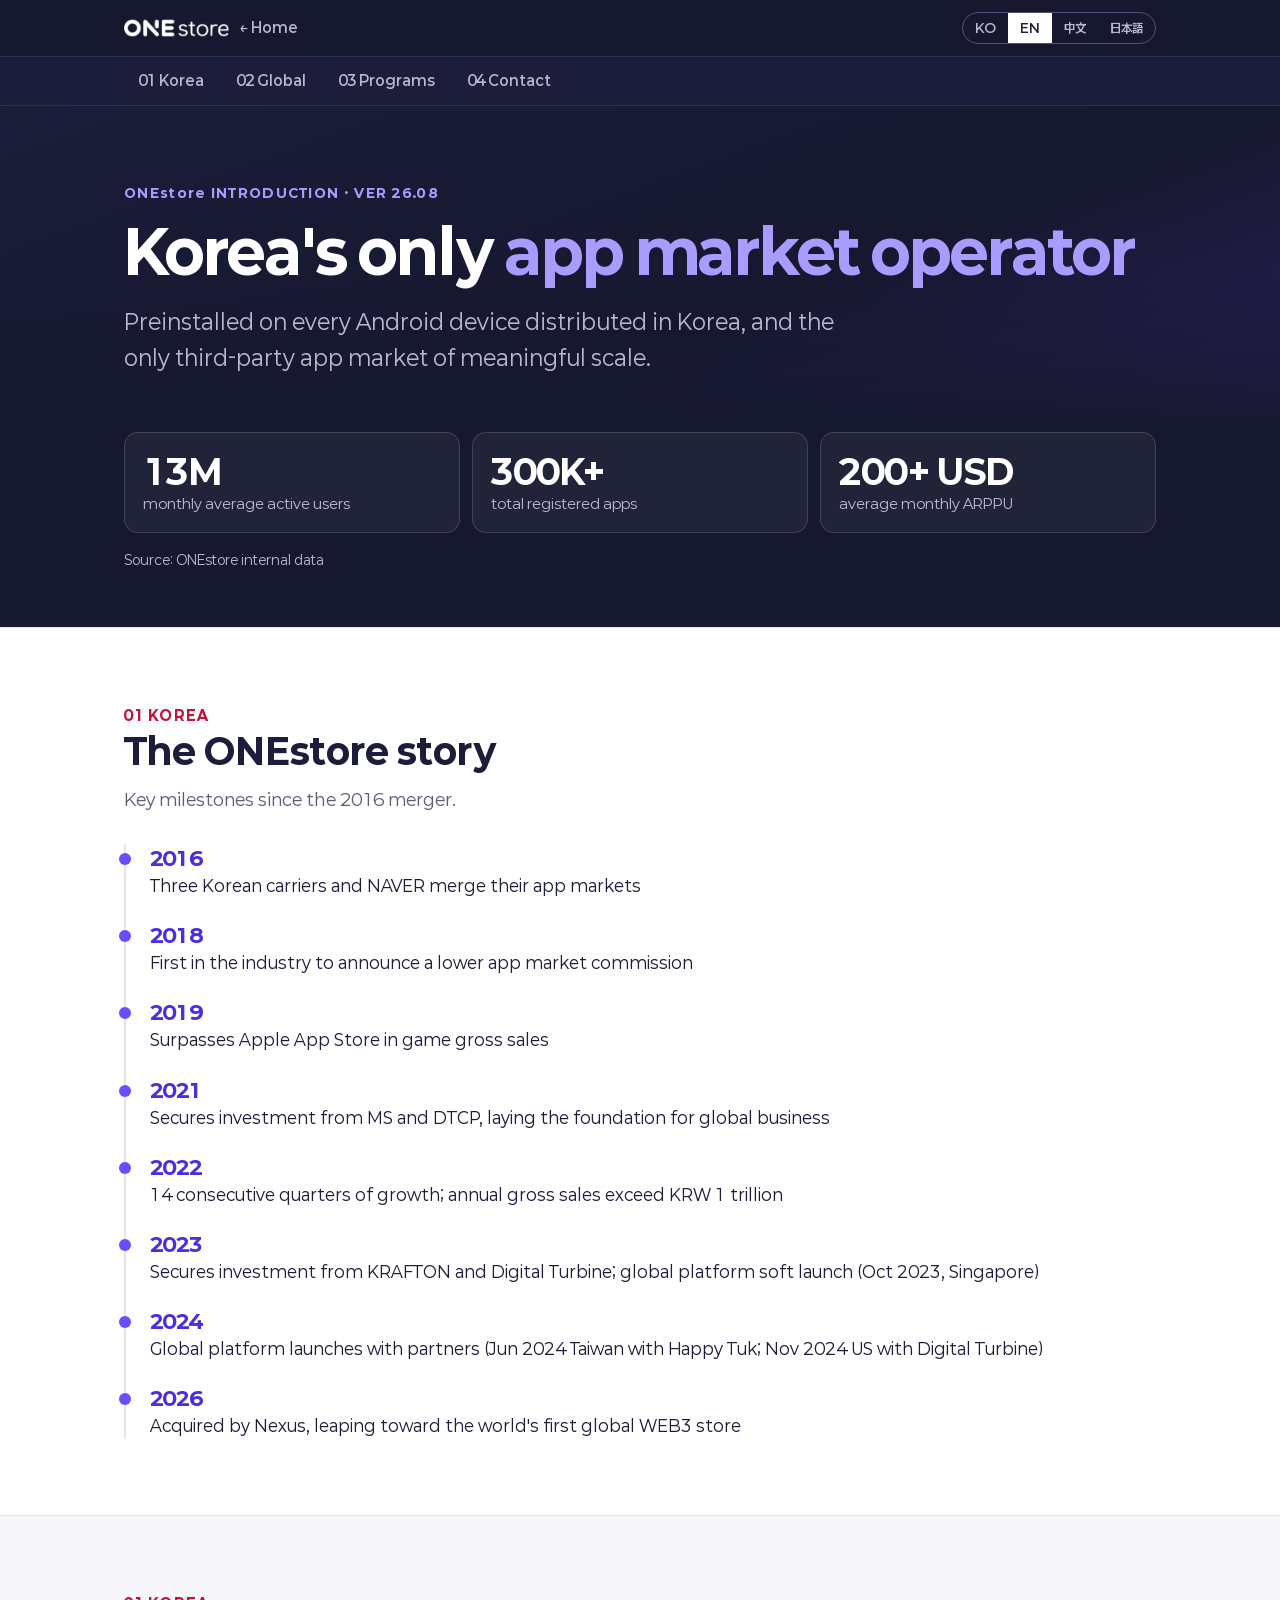
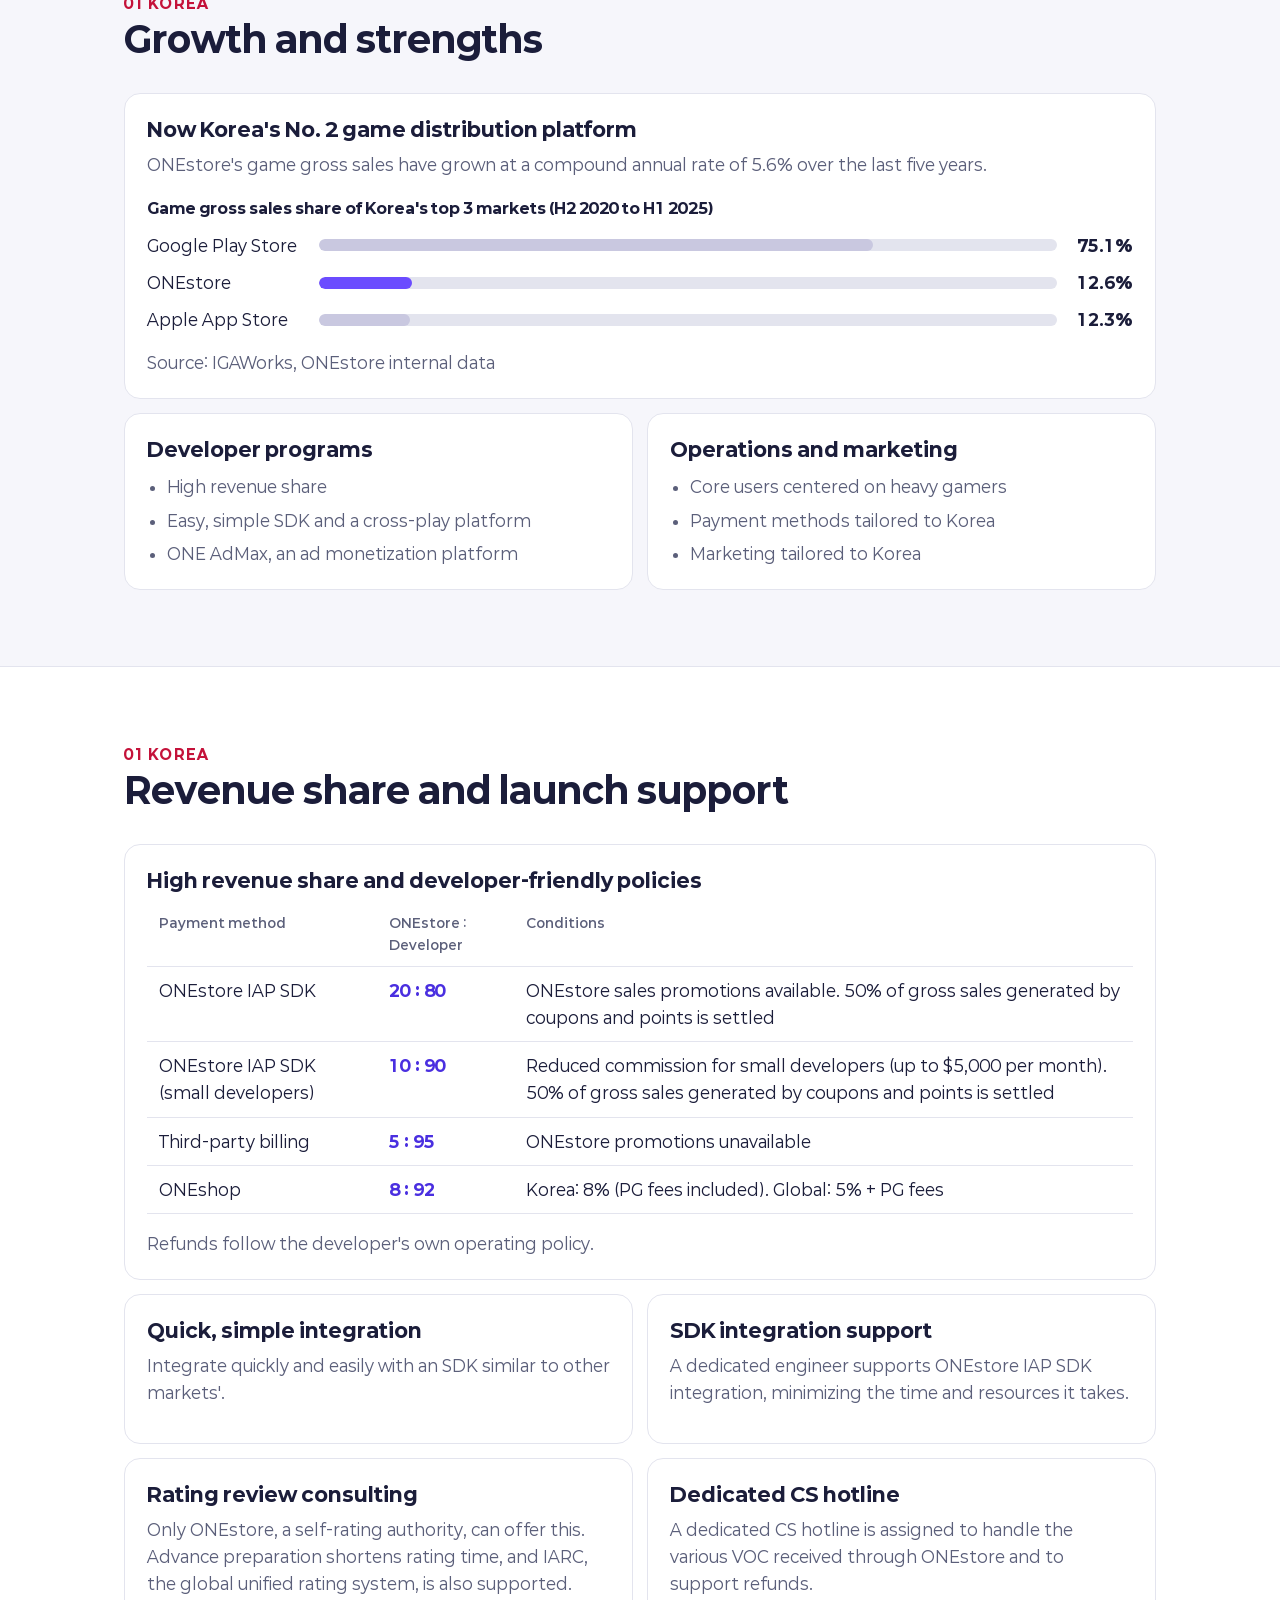
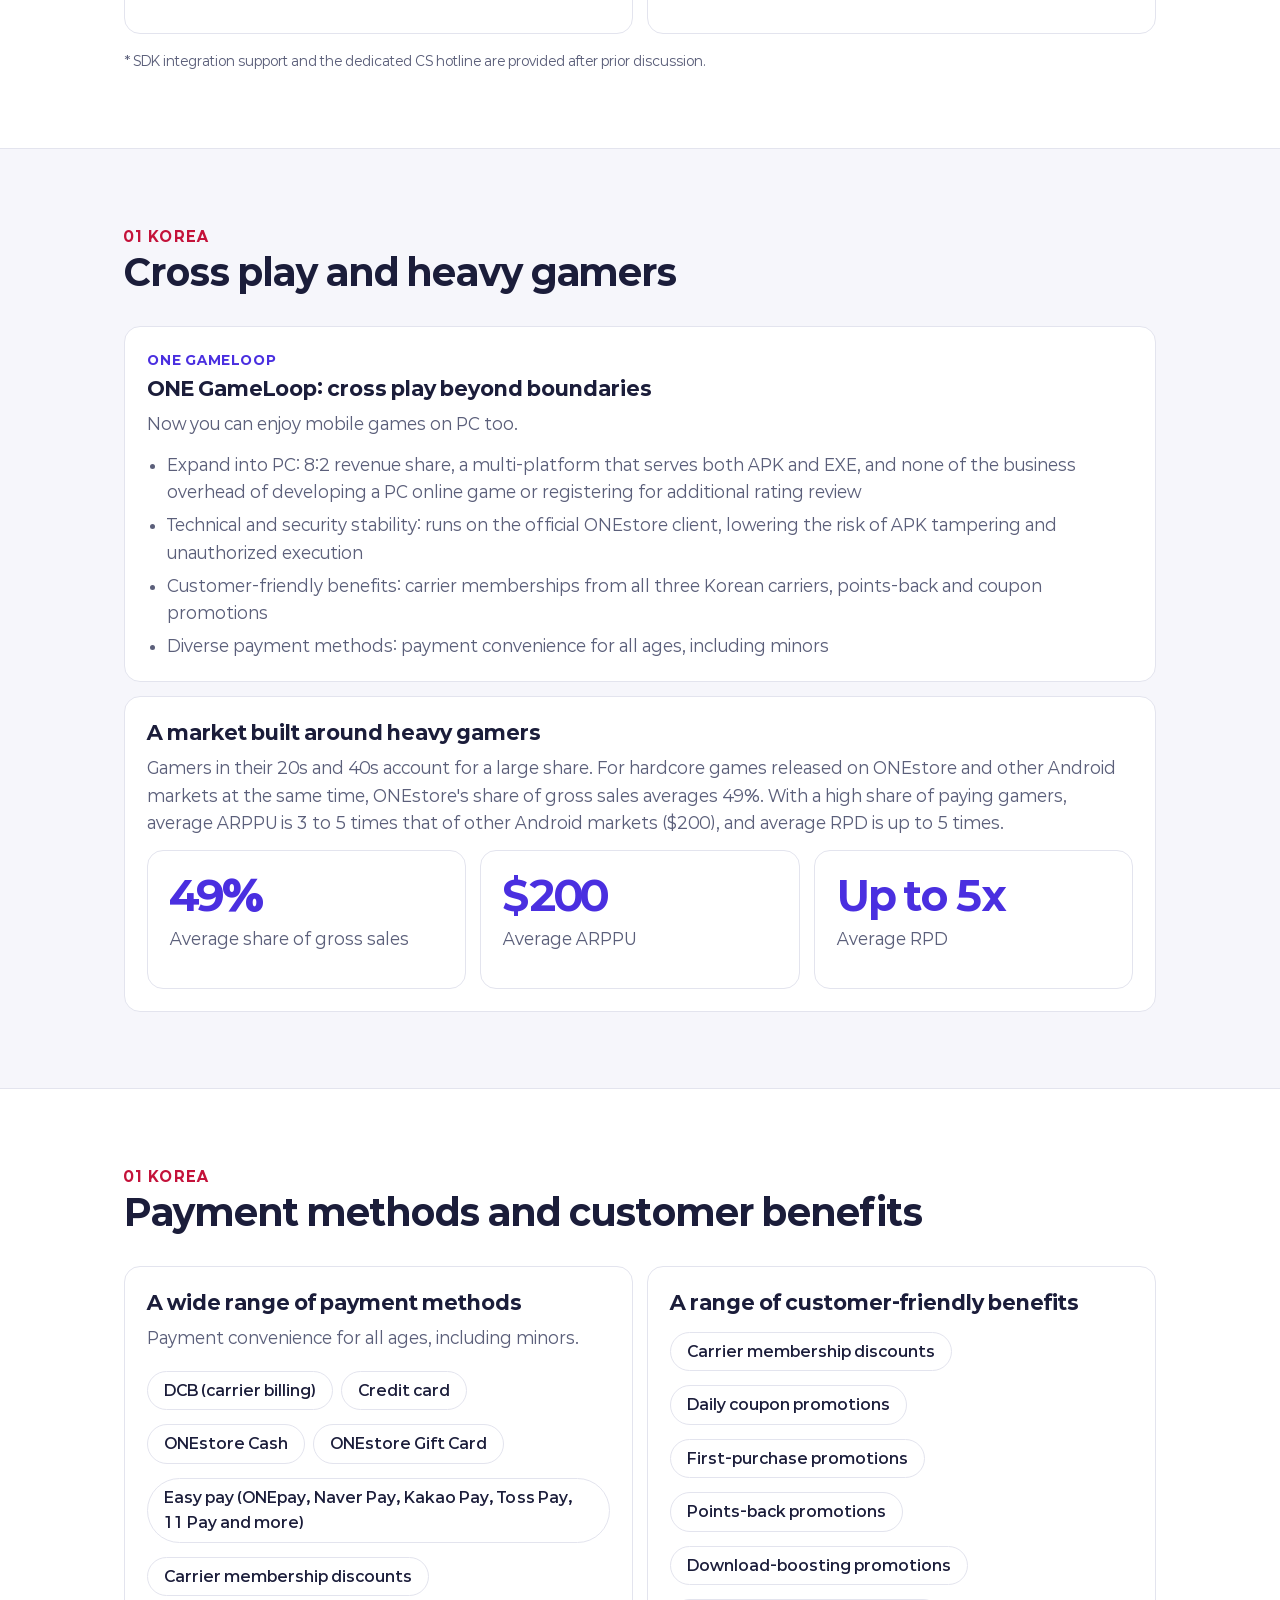
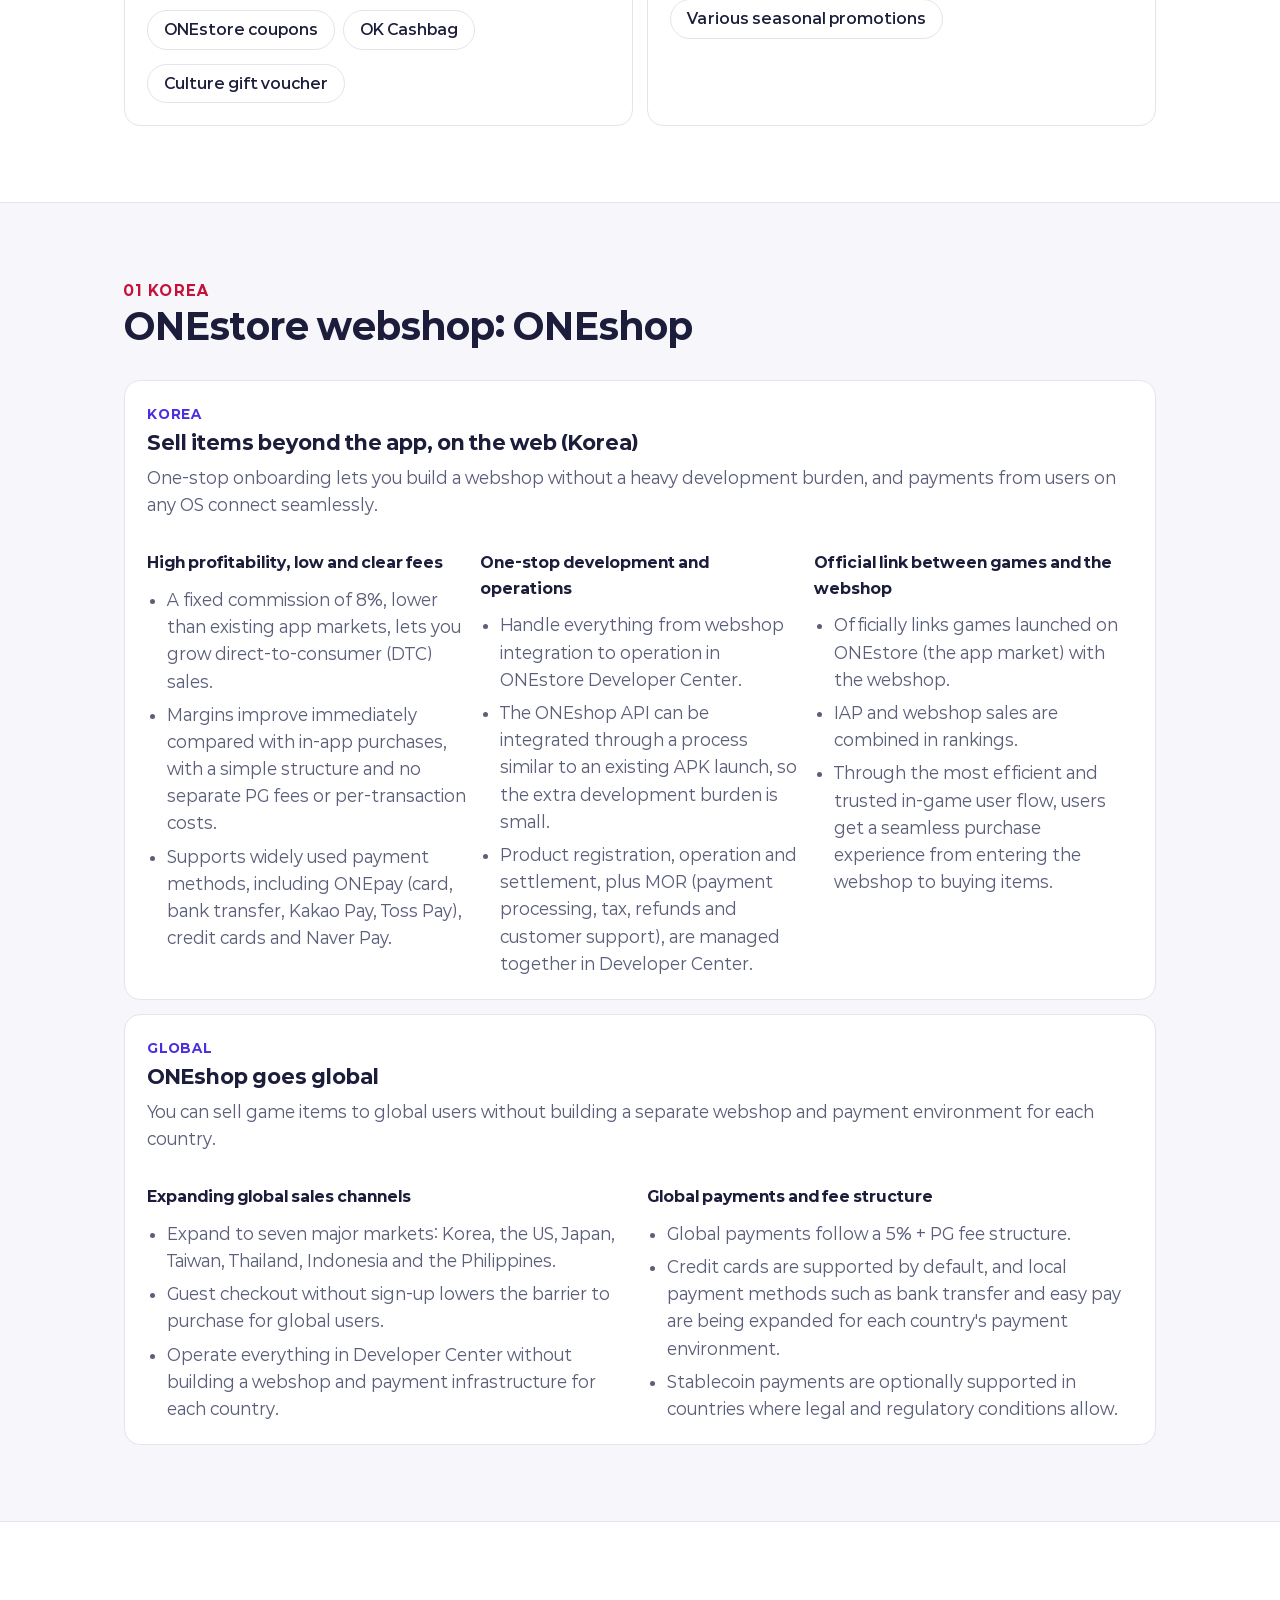
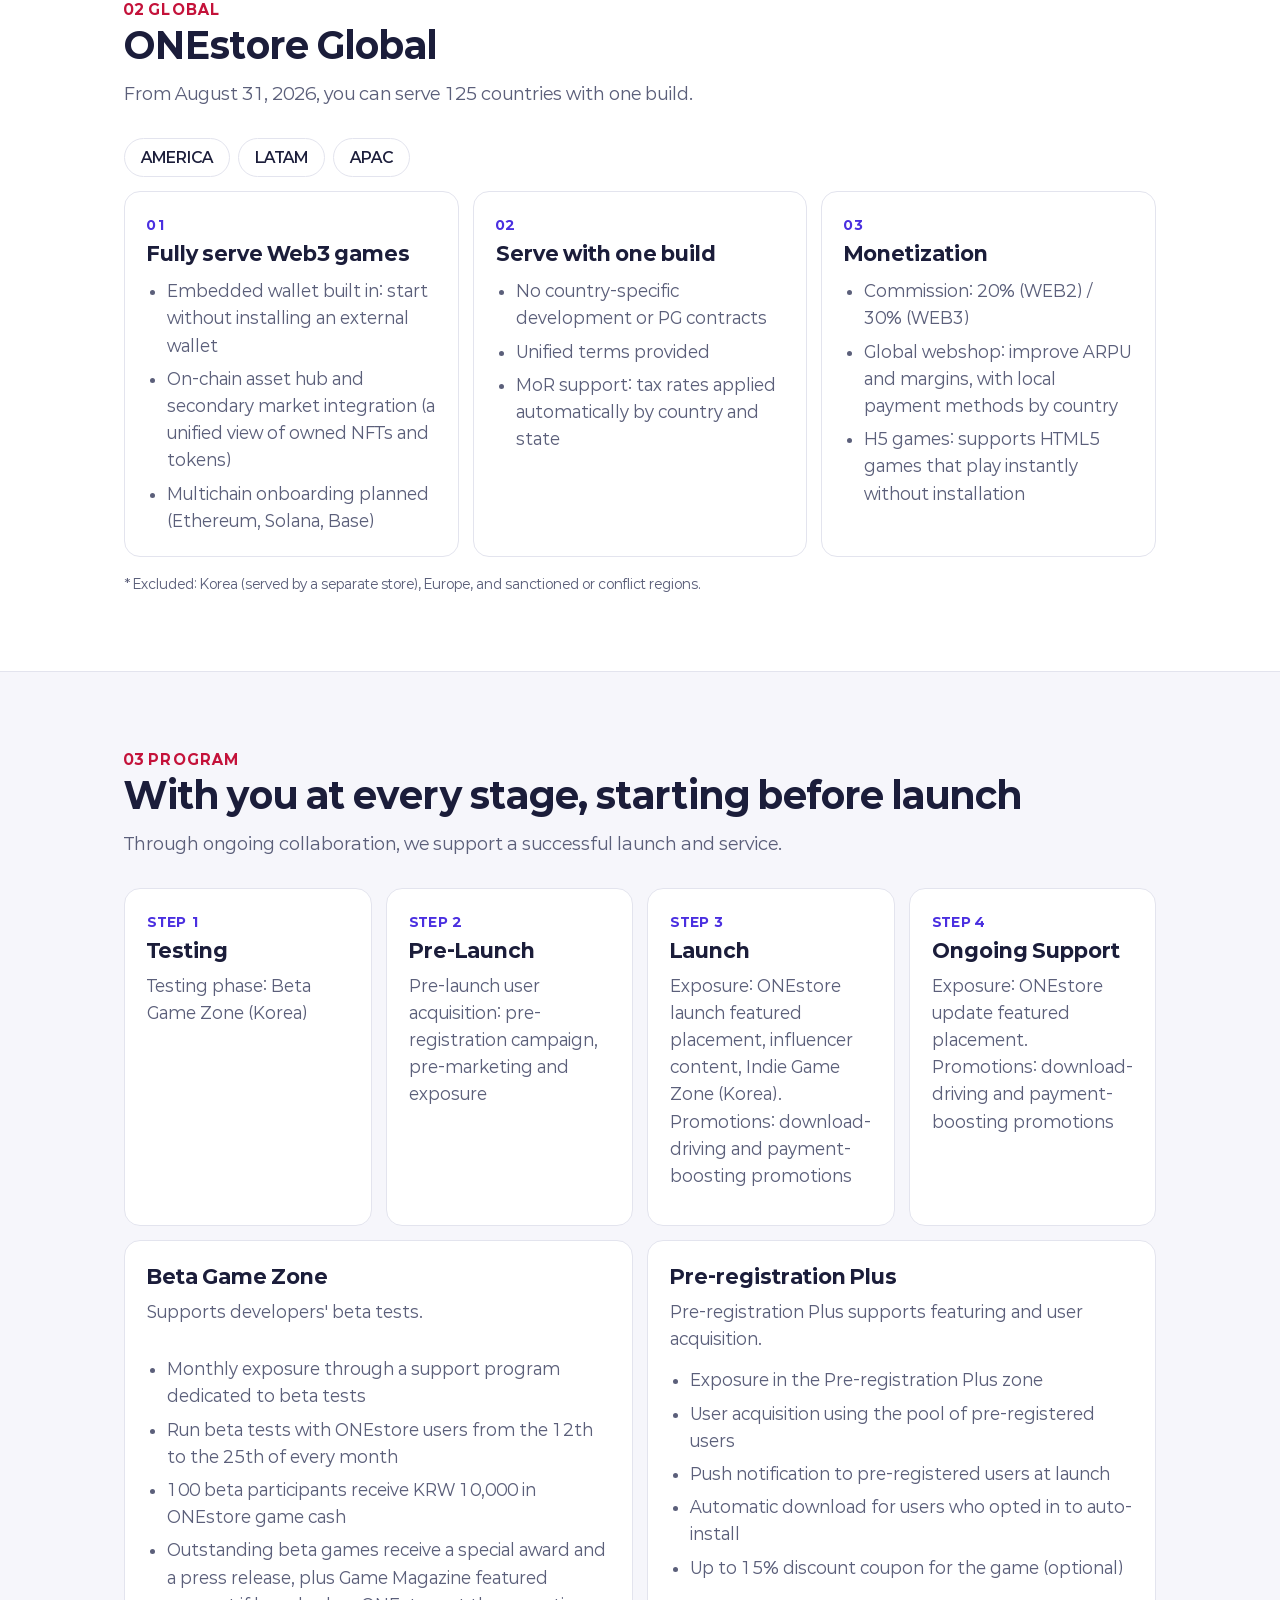
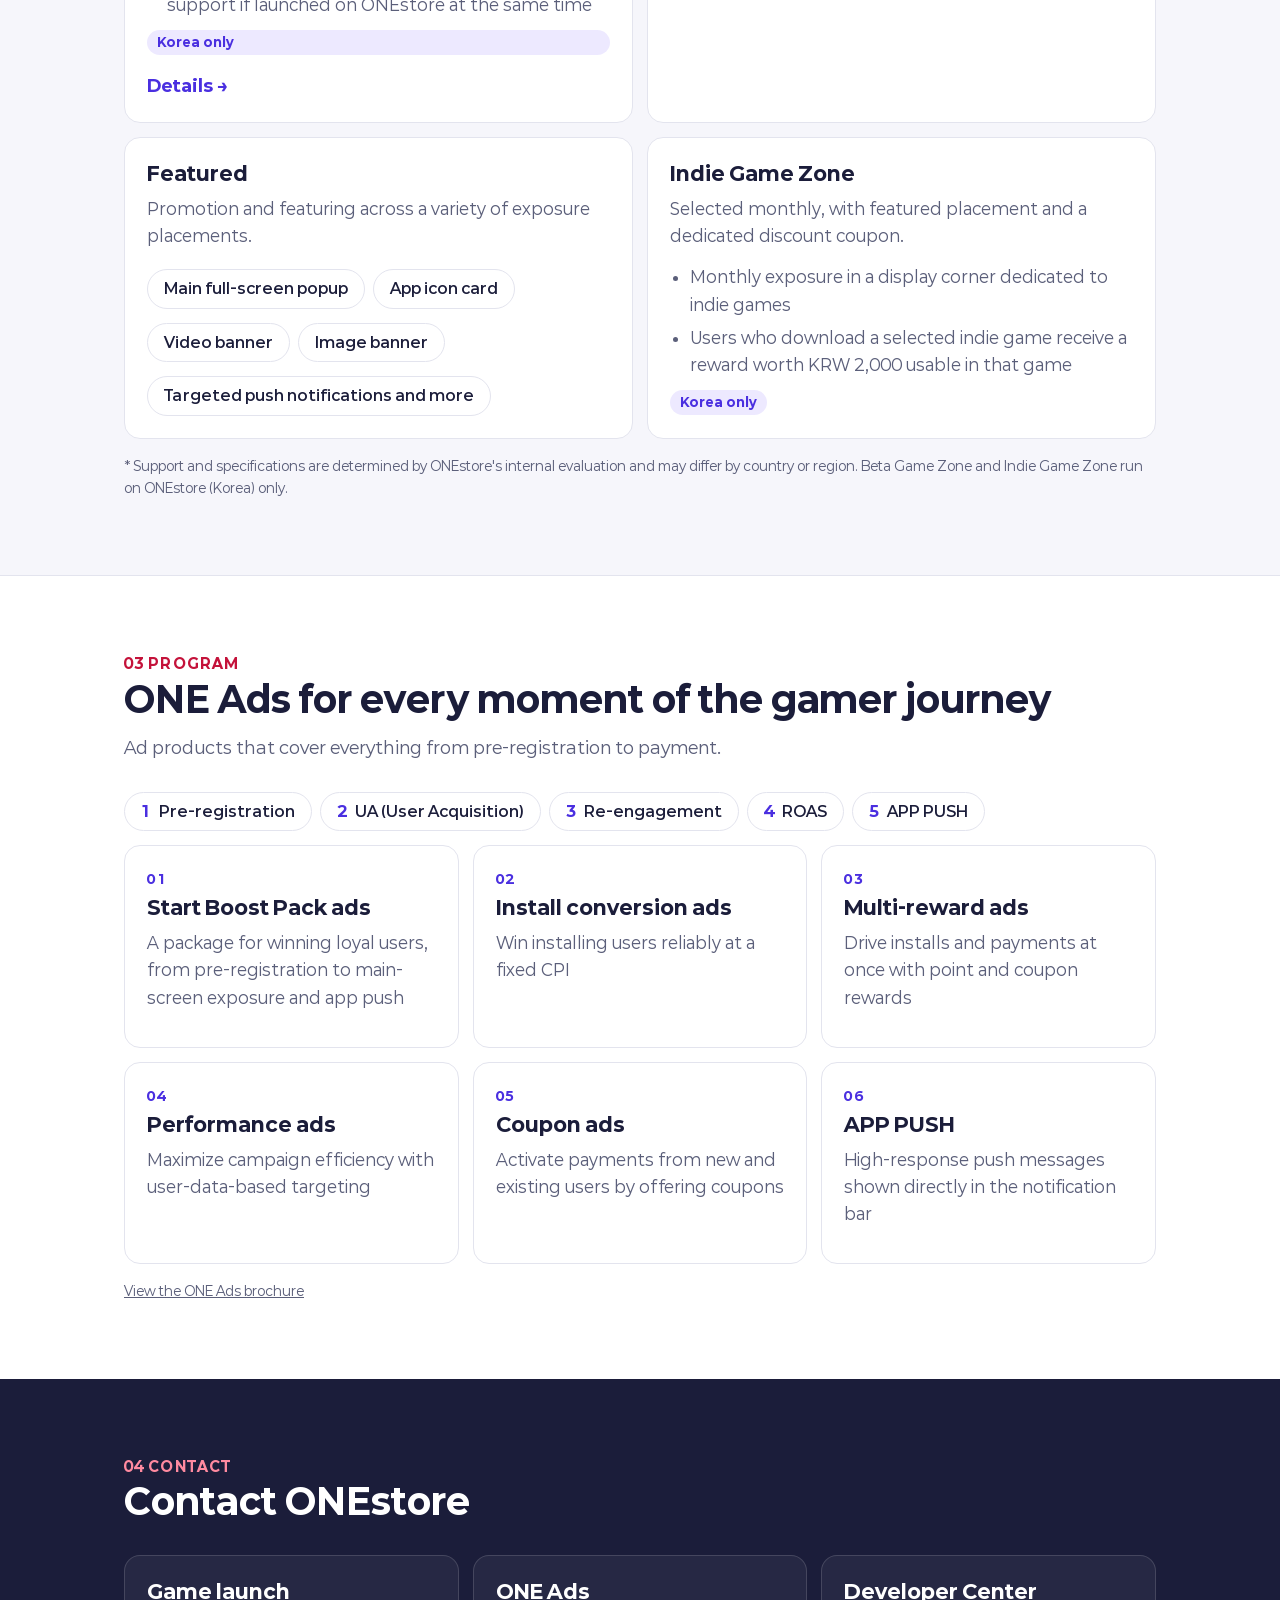
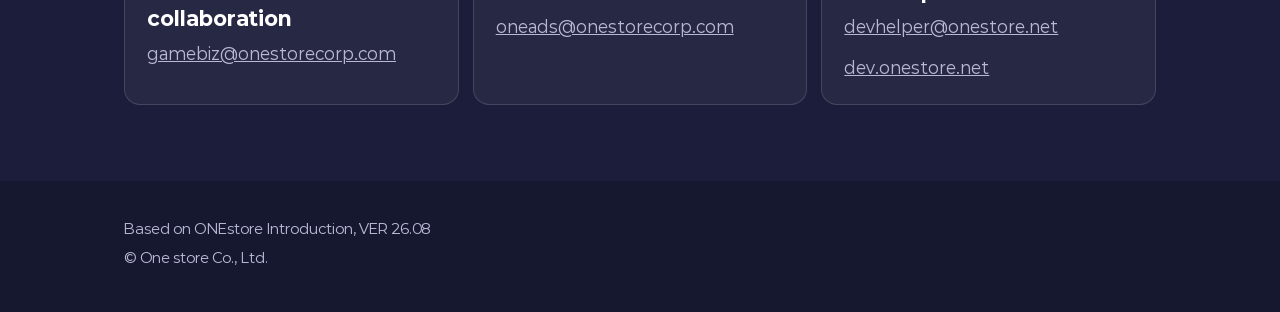
==== commit 02171acf: "feat: 소개서 상단 처음으로 동선 추가" ====
--- a/company.html
+++ b/company.html
@@ -16,24 +16,29 @@
 <meta property="og:title" content="ONEstore Introduction">
 <meta property="og:description" content="An introduction to ONEstore Korea, ONEstore Global and our collaboration programs.">
 <meta property="og:type" content="website">
+<meta property="og:image" content="https://introduction.onestorecorp.com/assets/og-image.png">
+<meta property="og:image:width" content="1200">
+<meta property="og:image:height" content="630">
+<meta name="twitter:card" content="summary_large_image">
+<meta name="twitter:image" content="https://introduction.onestorecorp.com/assets/og-image.png">
 <link rel="icon" type="image/png" href="assets/favicon.png">
 <link rel="apple-touch-icon" href="assets/favicon.png">
 <link rel="preload" href="fonts/Paperlogy-400.woff2" as="font" type="font/woff2" crossorigin>
 <link rel="preload" href="fonts/Paperlogy-600.woff2" as="font" type="font/woff2" crossorigin>
 <link rel="preload" href="fonts/Paperlogy-800.woff2" as="font" type="font/woff2" crossorigin>
-<link rel="stylesheet" href="style.css">
-<link rel="stylesheet" href="company.css">
-<script src="site.js"></script>
+<link rel="stylesheet" href="style.css?v=e5278ded">
+<link rel="stylesheet" href="company.css?v=8530390a">
+<script src="site.js?v=1ceebeff"></script>
 </head>
 <body>
 
 <header class="topbar"><div class="wrap">
-  <a class="brand" href="index.html" data-lang-link><img src="assets/logo-w.png" alt="ONE store"></a>
+  <a class="brand" href="index.html" data-lang-link><img src="assets/logo-w.png" alt="ONE store"><span lang="ko">← 처음으로</span><span lang="en">← Home</span><span lang="zh-Hans">← 返回首页</span><span lang="ja">← トップへ</span></a>
   <div class="lang-toggle" role="group" aria-label="Language">
-    <button type="button" data-set="ko" aria-pressed="false">KO</button>
-    <button type="button" data-set="en" aria-pressed="true">EN</button>
-    <button type="button" data-set="zh" aria-pressed="false">中文</button>
-    <button type="button" data-set="ja" aria-pressed="false">日本語</button>
+    <a href="company.html?lang=ko" data-set="ko" hreflang="ko">KO</a>
+    <a href="company.html?lang=en" data-set="en" hreflang="en" aria-current="true">EN</a>
+    <a href="company.html?lang=zh" data-set="zh" hreflang="zh-Hans">中文</a>
+    <a href="company.html?lang=ja" data-set="ja" hreflang="ja">日本語</a>
   </div>
 </div></header>
 <nav class="chapters" aria-label="Chapters"><div class="wrap">
--- a/style.css
+++ b/style.css
@@ -43,9 +43,9 @@
 .brand{display:flex;align-items:center;gap:10px;text-decoration:none;font-size:14px;font-weight:600;color:var(--d-muted)}
 .brand img{height:20px;width:auto;display:block}
 .lang-toggle{display:flex;border:1px solid #55507a;border-radius:999px;overflow:hidden;flex:none}
-.lang-toggle button{all:unset;cursor:pointer;font-size:13px;font-weight:600;padding:4px 12px;color:var(--d-muted)}
-.lang-toggle button:focus-visible{outline:2px solid #fff;outline-offset:-3px}
-.lang-toggle button[aria-pressed="true"]{background:#fff;color:var(--navy)}
+.lang-toggle a{all:unset;cursor:pointer;font-size:13px;font-weight:600;padding:4px 12px;color:var(--d-muted)}
+.lang-toggle a:focus-visible{outline:2px solid #fff;outline-offset:-3px}
+.lang-toggle a[aria-current="true"]{background:#fff;color:var(--navy)}
 
 /* 히어로 · 숫자 띠 */
 /* 위 겹: 아래로 갈수록 --navy-2 로 스며들어 숫자 띠와 이음선 없이 이어진다 */
@@ -153,7 +153,7 @@
   .hero{padding:54px 0 44px}
   .bar{grid-template-columns:6.5em 1fr 3.6em}
   html[data-lang="ja"] .bar{grid-template-columns:8em 1fr 3.6em} /* サブカルチャー·シミュレーション 이 한 줄에 들어가는 폭 */
-  .lang-toggle button{padding:4px 9px;font-size:12px}
+  .lang-toggle a{padding:4px 9px;font-size:12px}
   .brand span{display:none!important}
   th,td{padding:8px}
 }
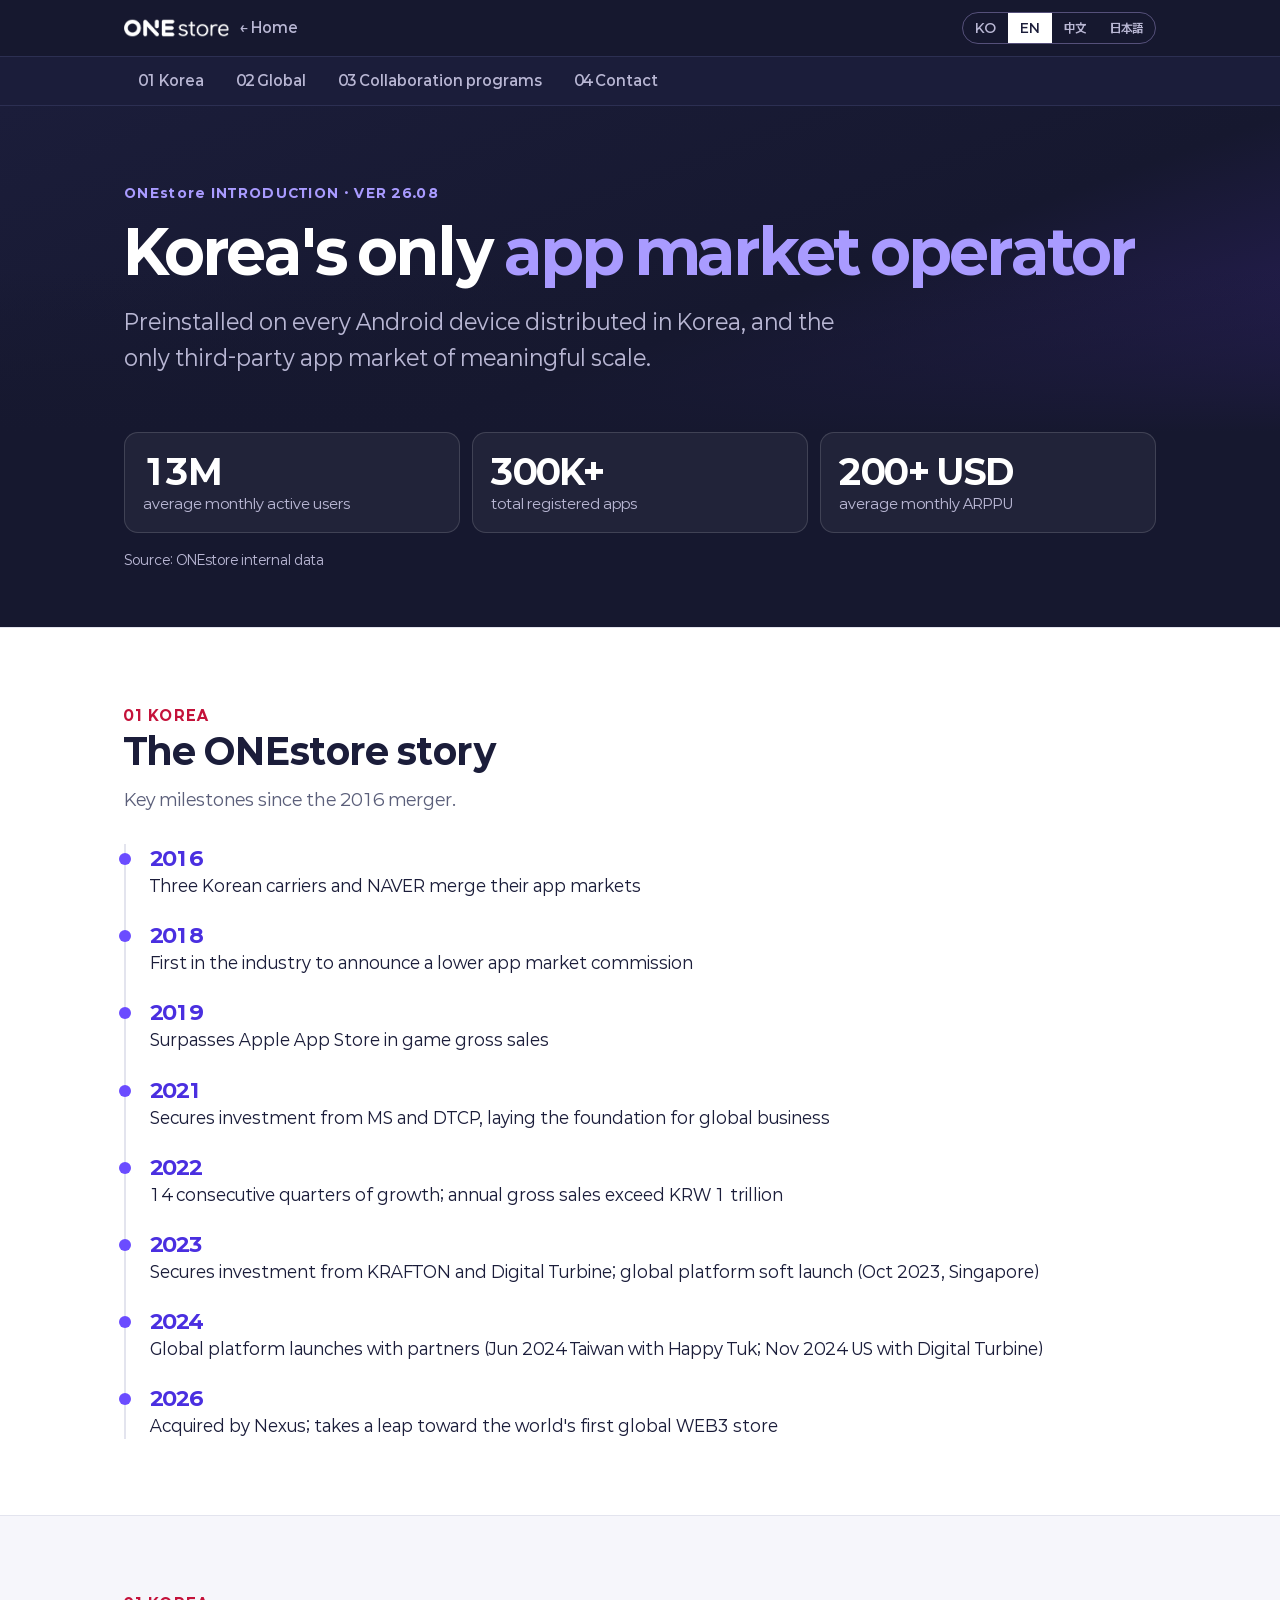
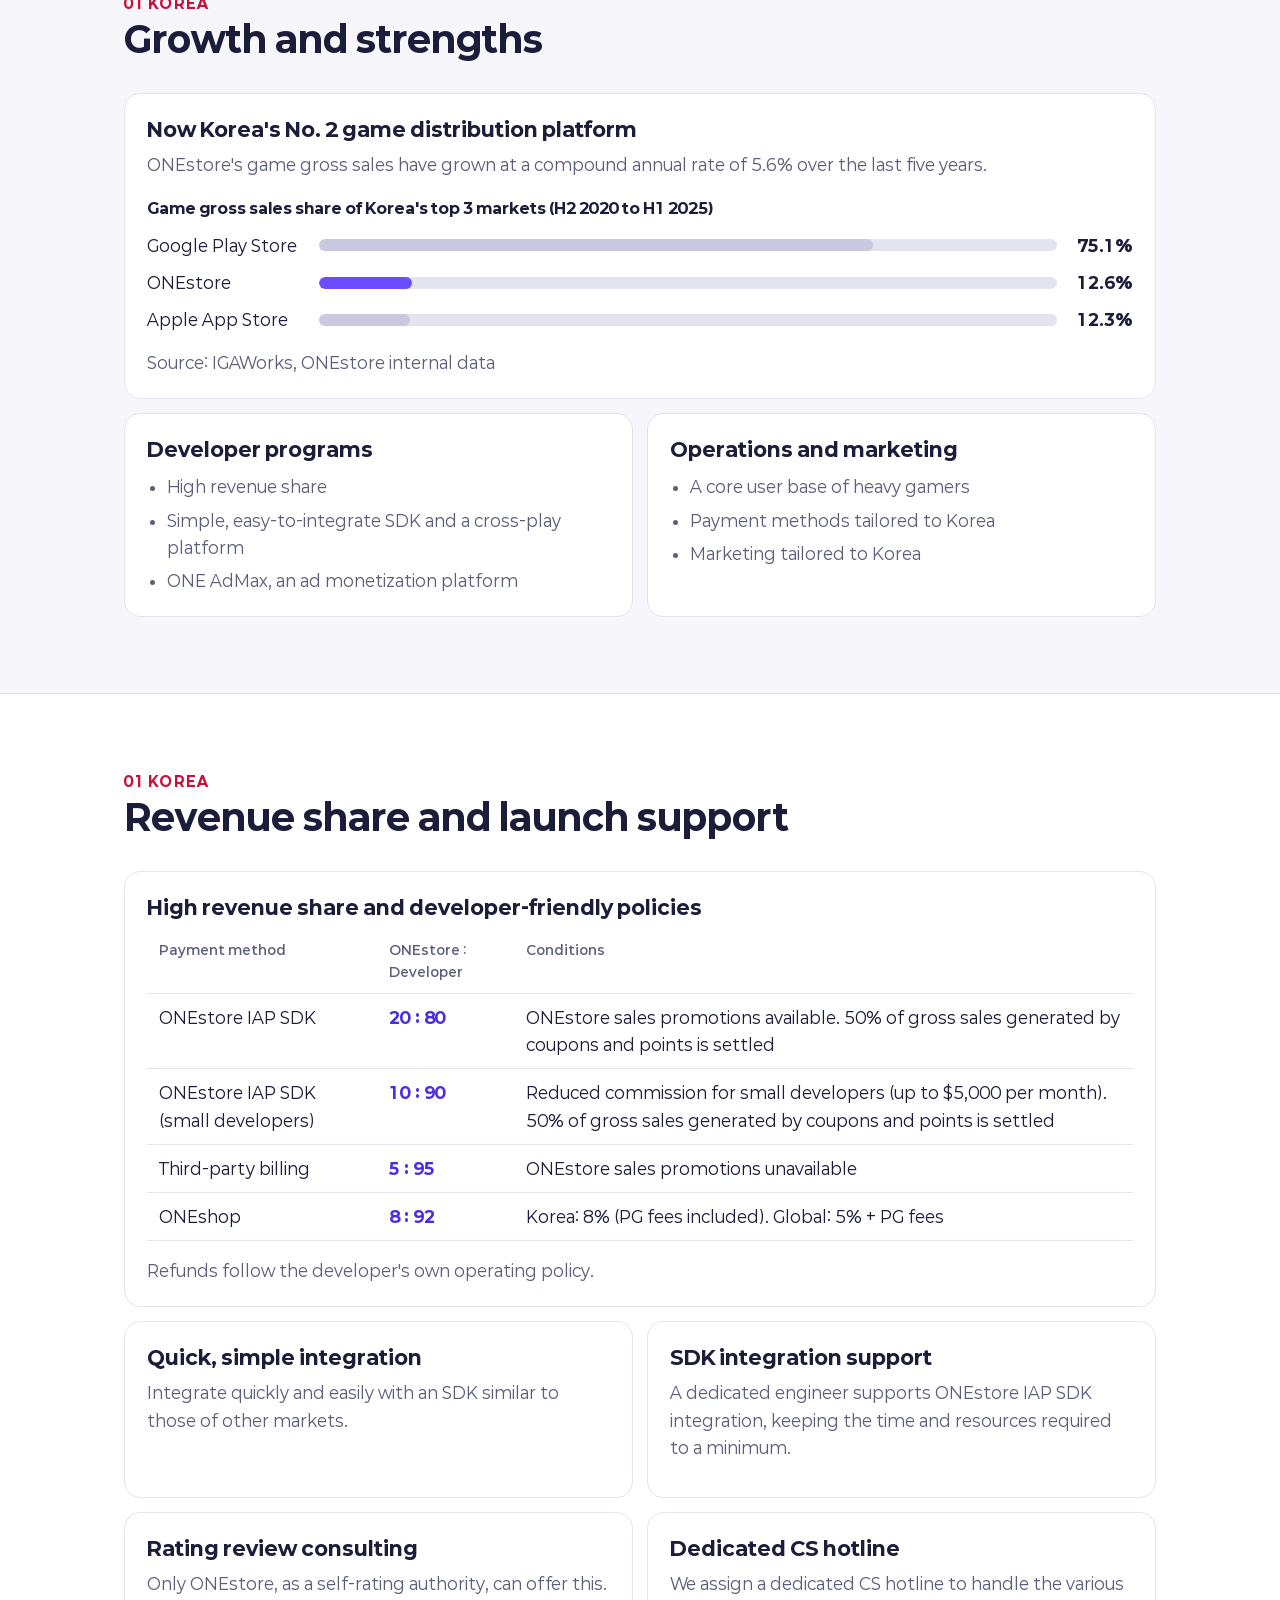
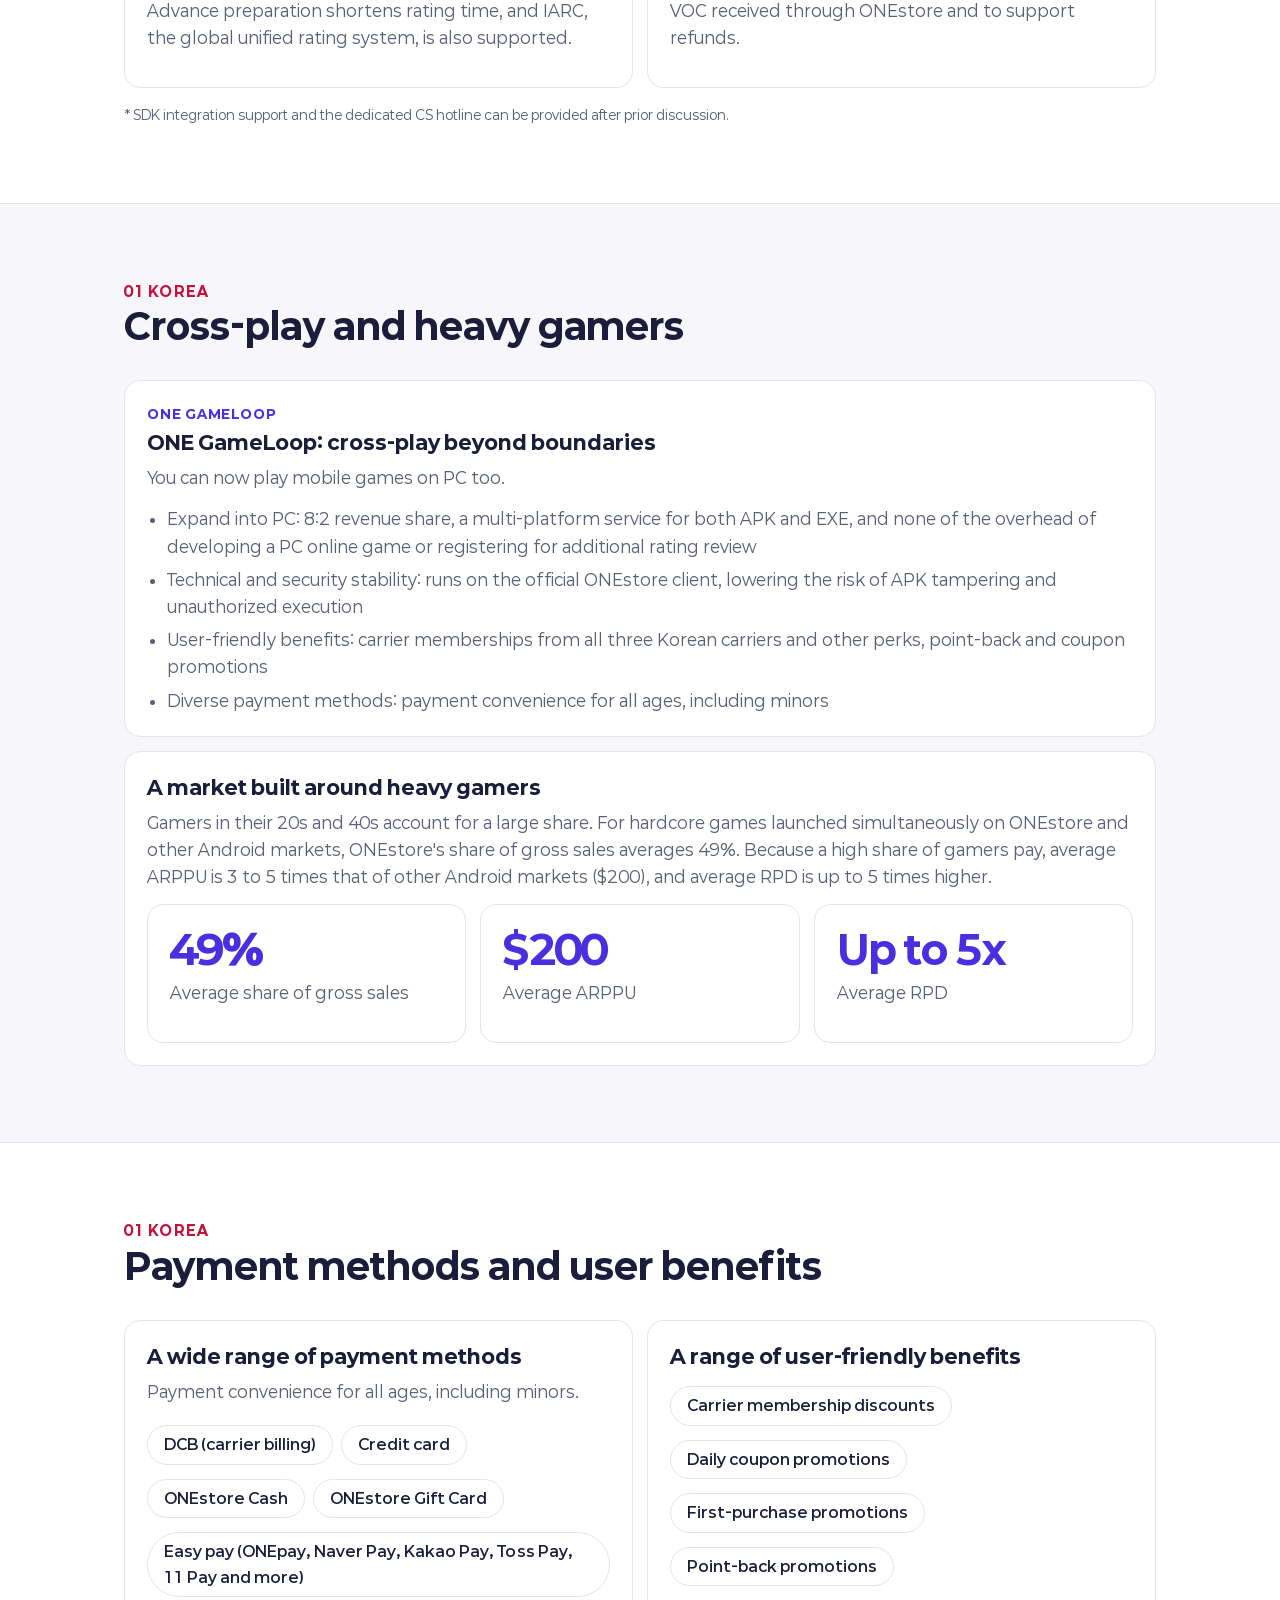
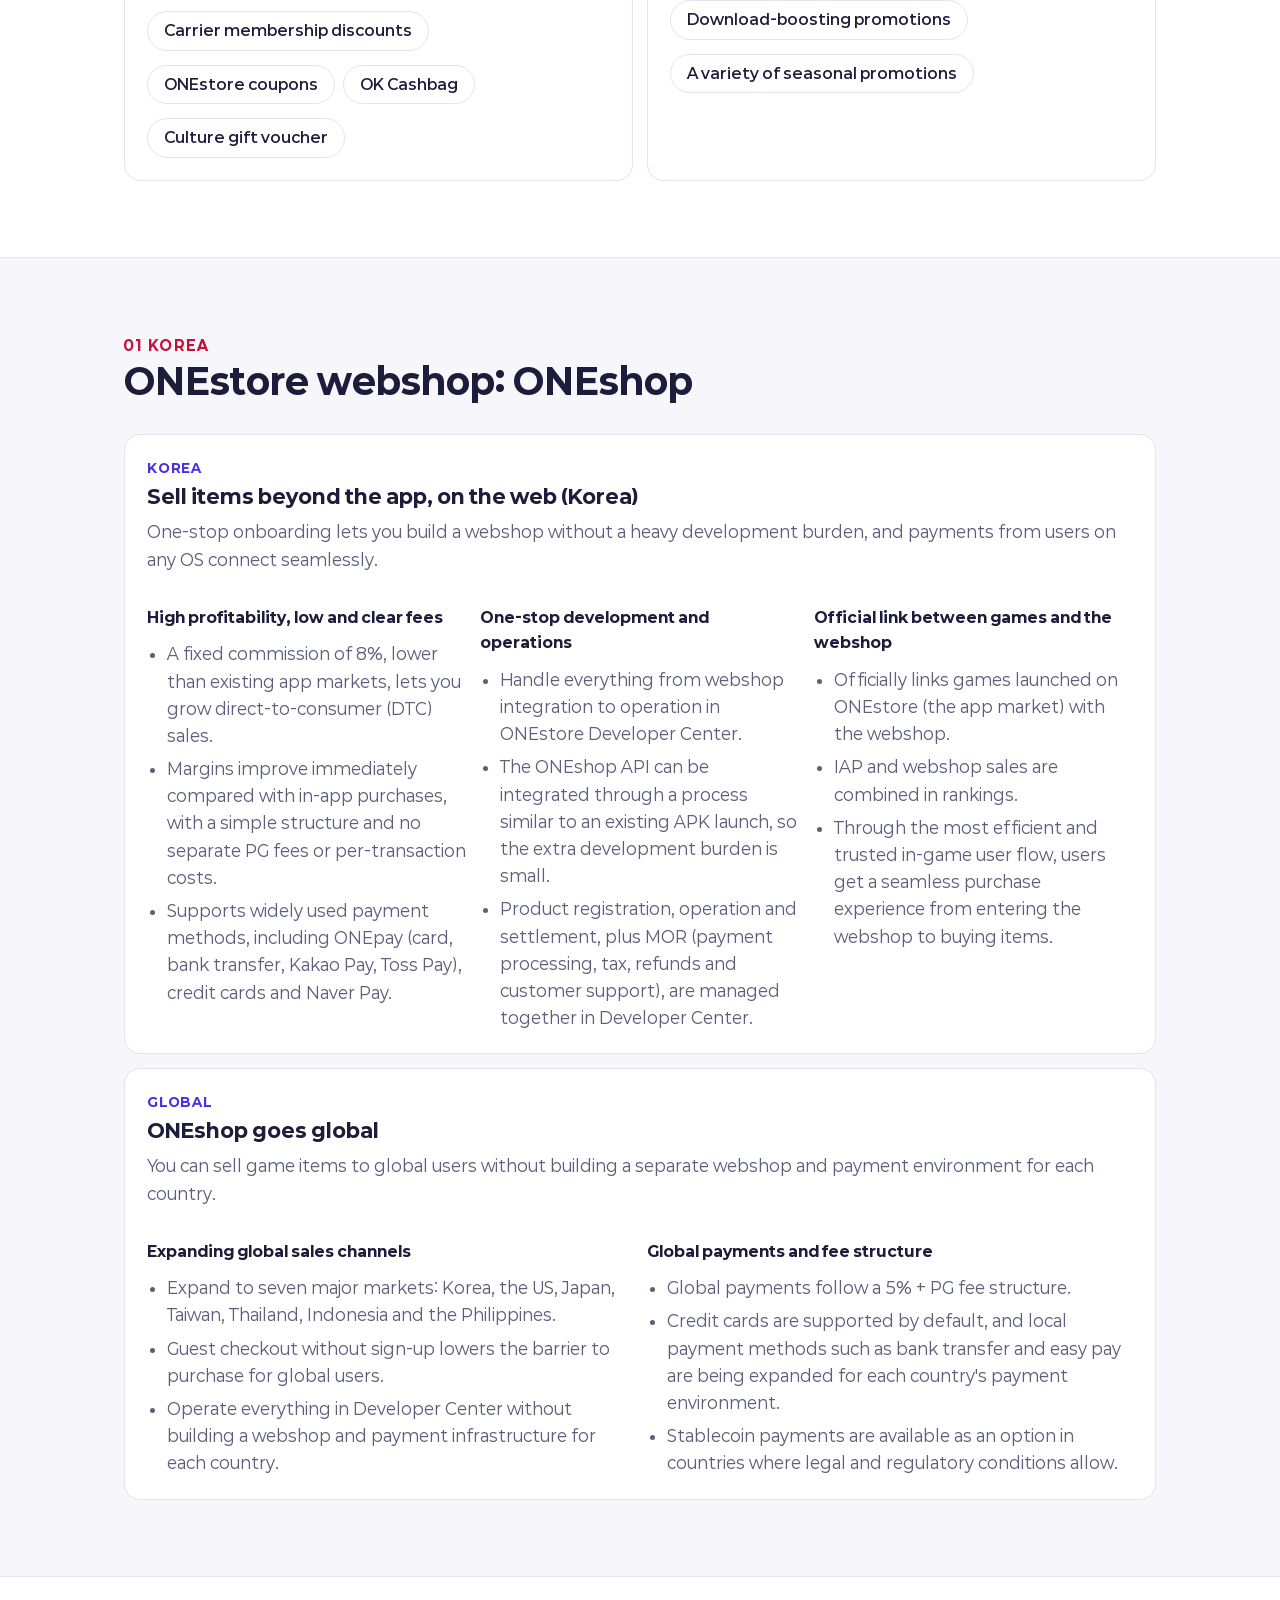
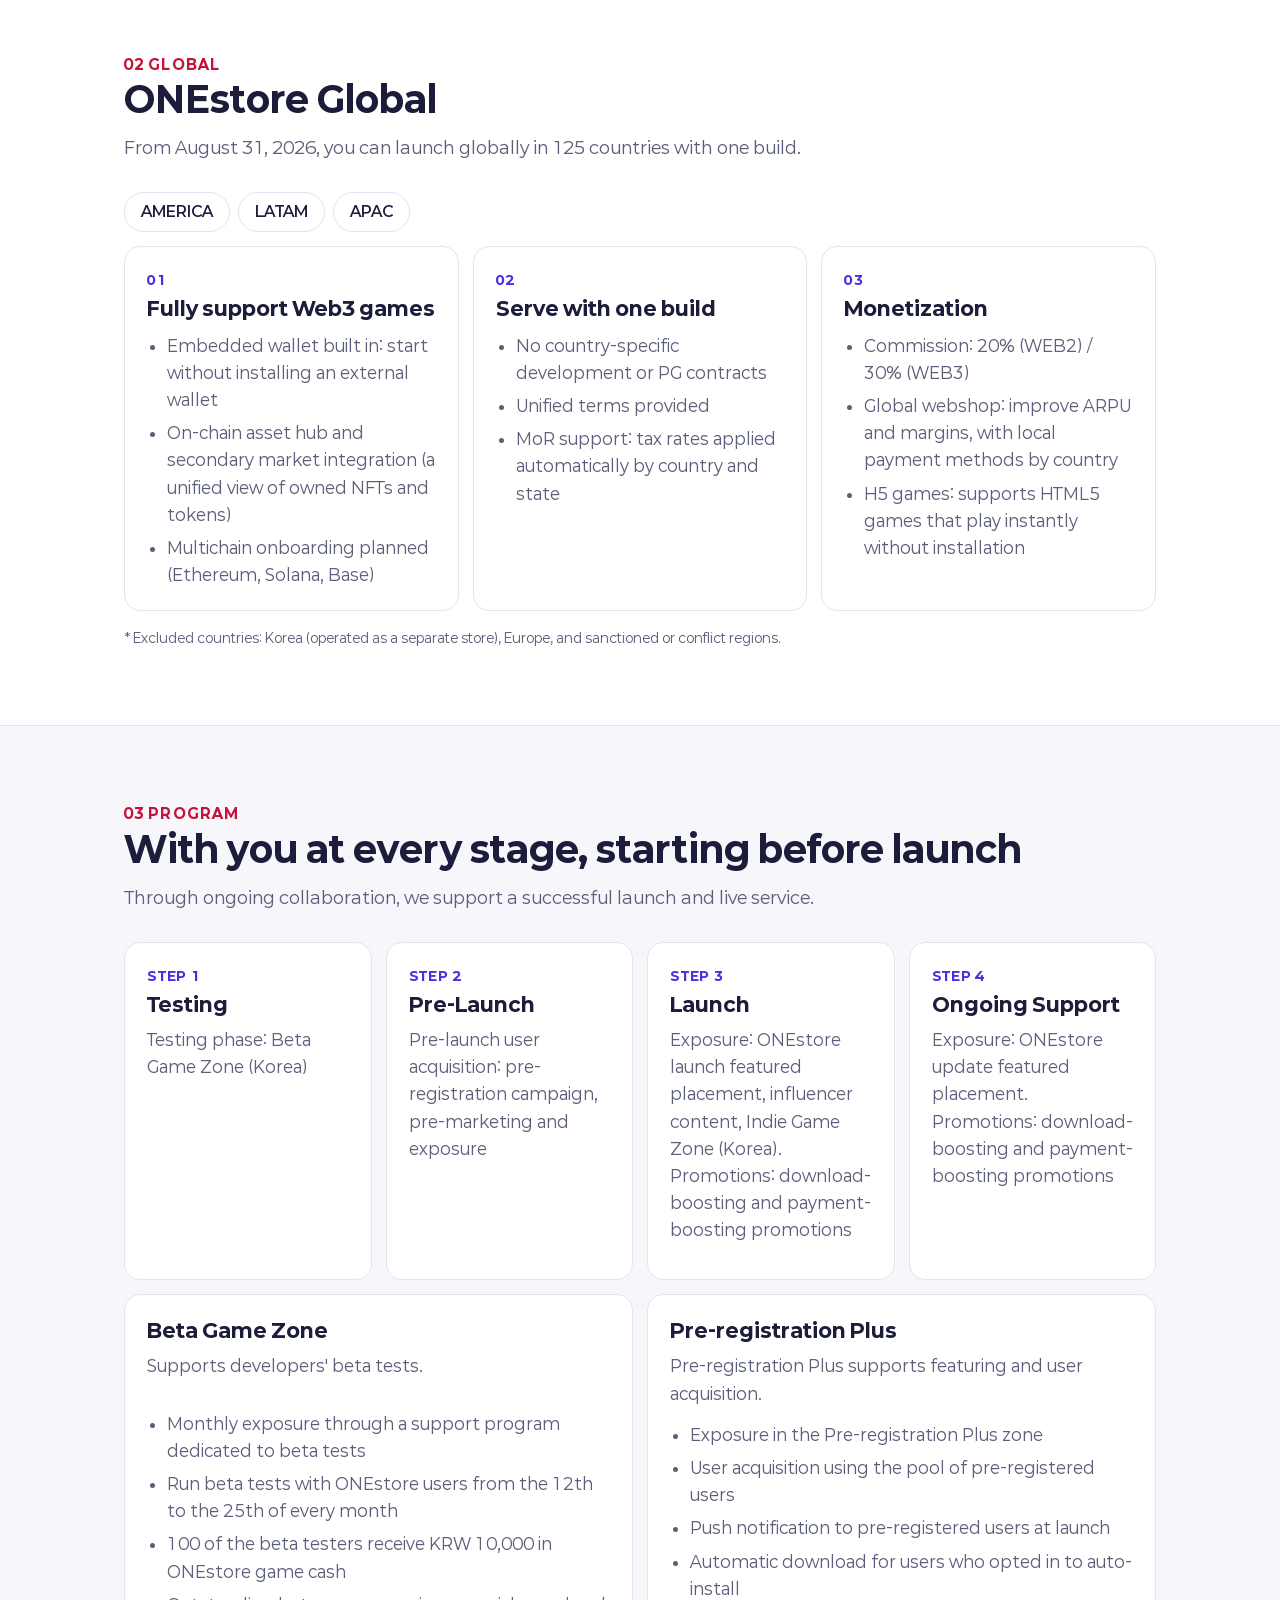
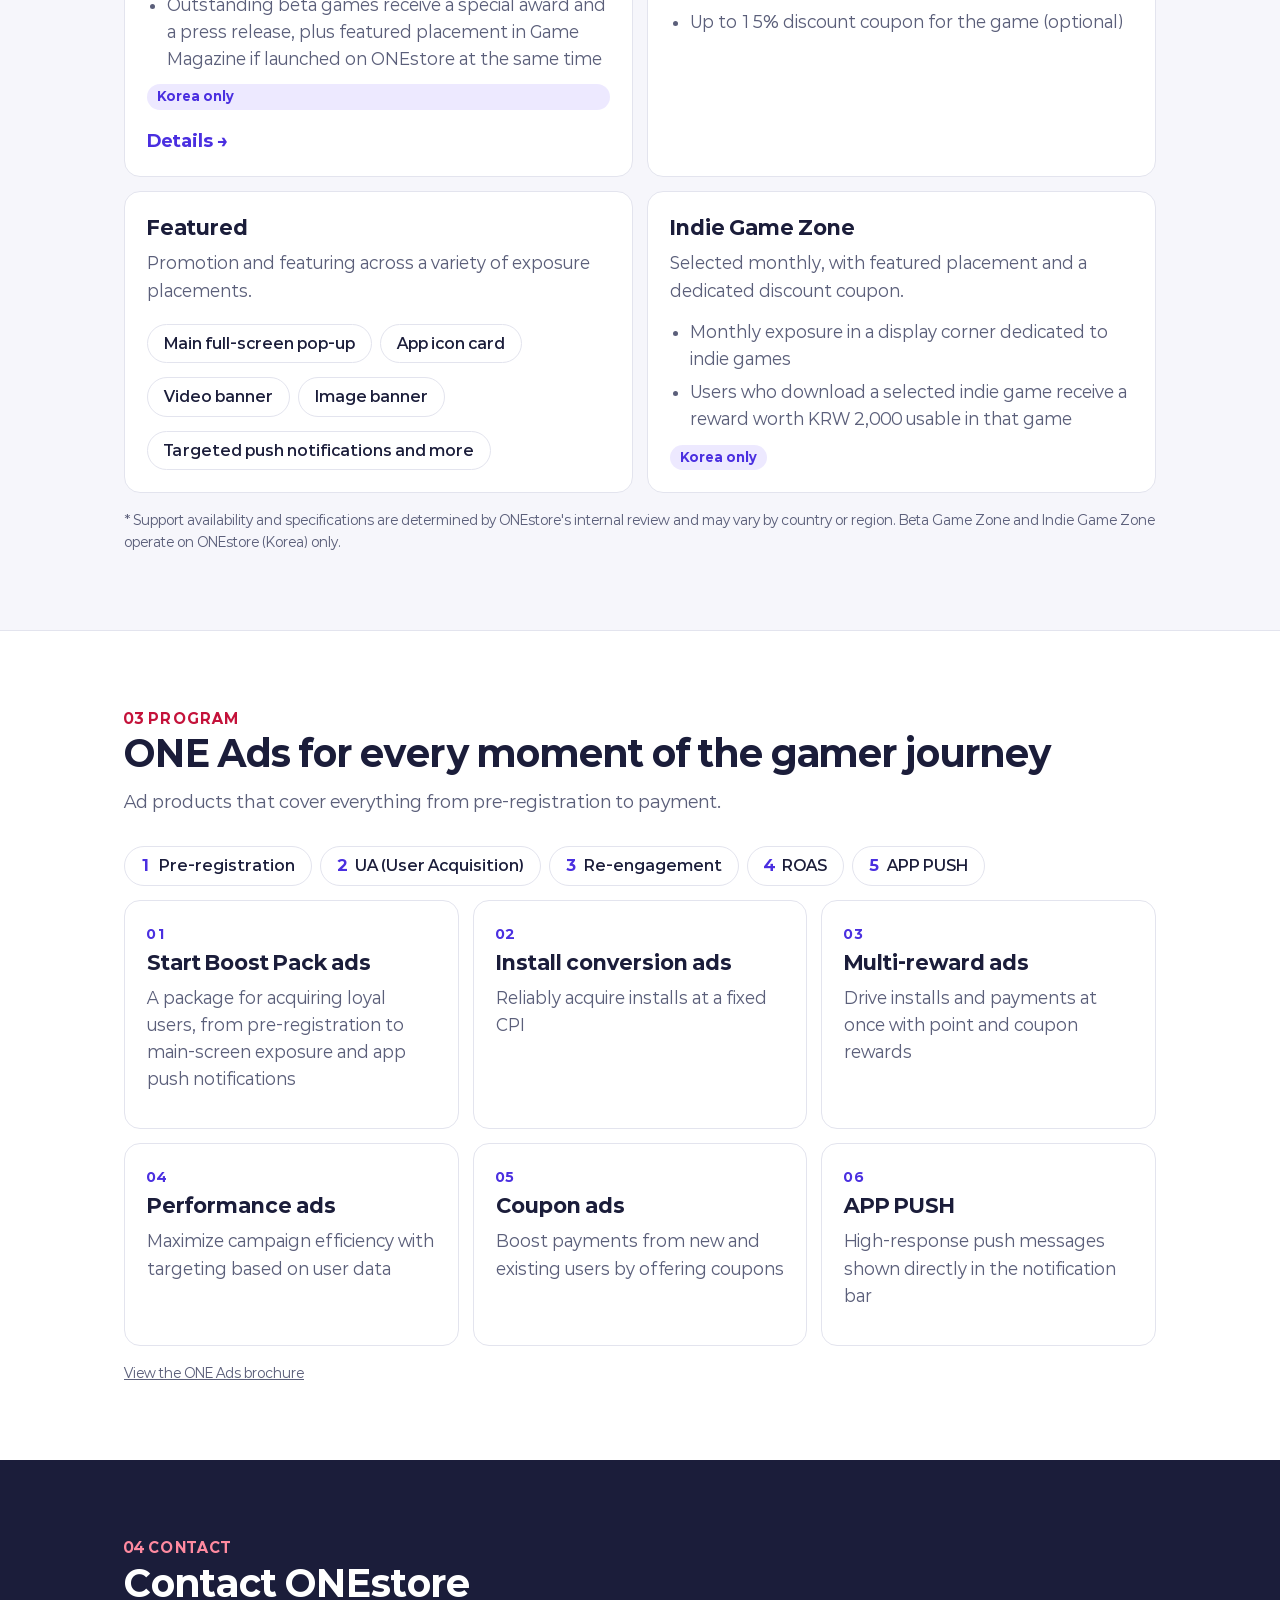
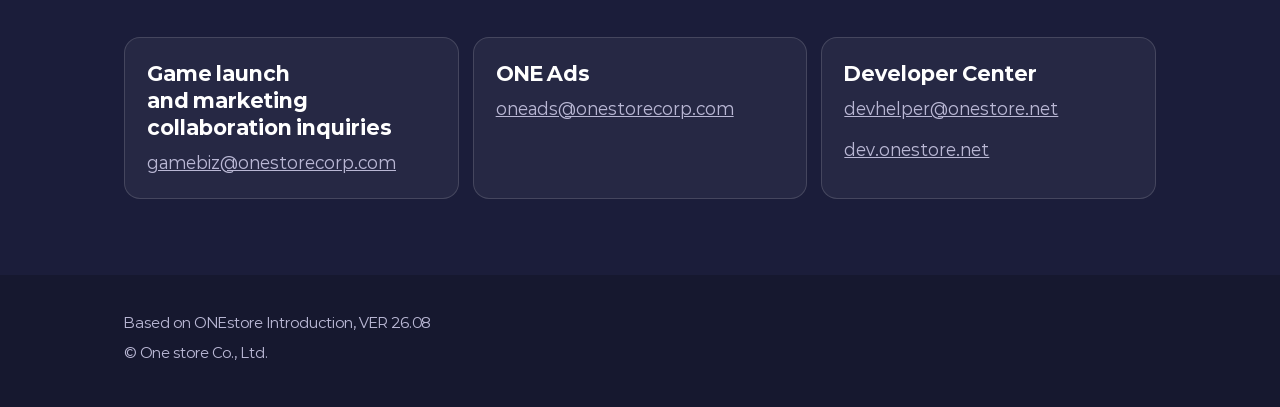
==== commit ab95f7e0: "fix: 영어·중국어·일본어 문구 검수 반영" ====
--- a/company.html
+++ b/company.html
@@ -2,12 +2,12 @@
 <html lang="en" data-lang="en"
   data-title-ko="ONEstore 소개서"
   data-title-en="ONEstore Introduction"
-  data-title-zh="ONEstore 介绍"
-  data-title-ja="ONEstore のご紹介"
+  data-title-zh="ONEstore 介绍资料"
+  data-title-ja="ONEstore 紹介資料"
   data-desc-ko="ONEstore Korea·Global 서비스와 협업 프로그램을 소개합니다."
   data-desc-en="An introduction to ONEstore Korea, ONEstore Global and our collaboration programs."
-  data-desc-zh="介绍 ONEstore Korea、ONEstore Global 及合作项目。"
-  data-desc-ja="ONEstore Korea・ONEstore Global とコラボレーションプログラムをご紹介します。">
+  data-desc-zh="介绍 ONEstore Korea、ONEstore Global 及协作项目。"
+  data-desc-ja="ONEstore Korea・Global のサービスと協業プログラムをご紹介します。">
 <head>
 <meta charset="utf-8">
 <meta name="viewport" content="width=device-width,initial-scale=1">
@@ -44,7 +44,7 @@
 <nav class="chapters" aria-label="Chapters"><div class="wrap">
   <a href="#korea">01 Korea</a>
   <a href="#global">02 Global</a>
-  <a href="#program"><span lang="ko">03 협업 프로그램</span><span lang="en">03 Programs</span><span lang="zh-Hans">03 合作项目</span><span lang="ja">03 協業プログラム</span></a>
+  <a href="#program"><span lang="ko">03 협업 프로그램</span><span lang="en">03 Collaboration programs</span><span lang="zh-Hans">03 协作项目</span><span lang="ja">03 協業プログラム</span></a>
   <a href="#contact"><span lang="ko">04 문의</span><span lang="en">04 Contact</span><span lang="zh-Hans">04 联系我们</span><span lang="ja">04 お問い合わせ</span></a>
 </div></nav>
 
@@ -58,26 +58,26 @@
   <p class="lede" lang="ko">국내에 유통되는 모든 안드로이드 단말기에 선탑재된, 유의미한 규모의 유일한 제3자 앱마켓입니다.</p>
   <p class="lede" lang="en">Preinstalled on every Android device distributed in Korea, and the only third-party app market of meaningful scale.</p>
   <p class="lede" lang="zh-Hans">预装于韩国市场流通的所有安卓设备，是唯一具备相当规模的第三方应用商店。</p>
-  <p class="lede" lang="ja">韓国で流通するすべての Android 端末にプリインストールされた、意味のある規模を持つ唯一のサードパーティアプリマーケットです。</p>
+  <p class="lede" lang="ja">韓国で流通するすべての Android 端末にプリインストールされた、相応の規模を持つ唯一のサードパーティアプリマーケットです。</p>
 </div></section>
 
 <section class="nums n3"><div class="wrap">
   <div class="num">
     <b lang="ko">1,300만</b><b lang="en">13M</b><b lang="zh-Hans">1300万</b><b lang="ja">1,300万人</b>
-    <span lang="ko">월 평균 활성 유저 수</span><span lang="en">monthly average active users</span><span lang="zh-Hans">月均活跃用户数</span><span lang="ja">月間平均アクティブユーザー数</span>
+    <span lang="ko">월 평균 활성 이용자 수</span><span lang="en">average monthly active users</span><span lang="zh-Hans">月均活跃用户数</span><span lang="ja">月平均アクティブユーザー数</span>
   </div>
   <div class="num">
     <b lang="ko">30만+</b><b lang="en">300K+</b><b lang="zh-Hans">30万+</b><b lang="ja">30万本+</b>
     <span lang="ko">총 등록 앱 수</span><span lang="en">total registered apps</span><span lang="zh-Hans">累计上架应用数</span><span lang="ja">累計登録アプリ数</span>
   </div>
   <div class="num">
-    <b lang="ko">27만원</b><b lang="en">200+ USD</b><b lang="zh-Hans">27万韩元</b><b lang="ja">27万ウォン</b>
+    <b lang="ko">27만 원</b><b lang="en">200+ USD</b><b lang="zh-Hans">27万韩元</b><b lang="ja">27万ウォン</b>
     <span lang="ko">월 ARPPU 평균</span><span lang="en">average monthly ARPPU</span><span lang="zh-Hans">月均 ARPPU</span><span lang="ja">月間 ARPPU 平均</span>
   </div>
   <p class="fn" lang="ko">출처: 원스토어 내부 데이터</p>
   <p class="fn" lang="en">Source: ONEstore internal data</p>
   <p class="fn" lang="zh-Hans">来源：ONEstore 内部数据</p>
-  <p class="fn" lang="ja">出典：ONEstore 内部データ</p>
+  <p class="fn" lang="ja">出典：ONEstore 社内データ</p>
 </div></section>
 <section class="sec" id="korea"><div class="wrap">
   <div class="sec-head">
@@ -89,17 +89,17 @@
     <p class="sec-lead" lang="ko">2016년 통합 출범 이후 지금까지의 주요 이력입니다.</p>
     <p class="sec-lead" lang="en">Key milestones since the 2016 merger.</p>
     <p class="sec-lead" lang="zh-Hans">自2016年整合成立以来的主要历程。</p>
-    <p class="sec-lead" lang="ja">2016年の統合以降の主なあゆみです。</p>
+    <p class="sec-lead" lang="ja">2016年の統合発足から現在までの主な沿革です。</p>
   </div>
   <ol class="tl">
     <li><b>2016</b><span lang="ko">통신 3사 + 네이버 앱마켓 통합</span><span lang="en">Three Korean carriers and NAVER merge their app markets</span><span lang="zh-Hans">三大运营商与 NAVER 应用商店整合</span><span lang="ja">通信3社と NAVER がアプリマーケットを統合</span></li>
     <li><b>2018</b><span lang="ko">업계 최초 앱마켓 수수료 인하 정책 발표</span><span lang="en">First in the industry to announce a lower app market commission</span><span lang="zh-Hans">业内率先宣布下调应用商店分成比例</span><span lang="ja">業界で初めてアプリマーケットの手数料引き下げを発表</span></li>
     <li><b>2019</b><span lang="ko">애플 앱스토어 게임 거래액 추월</span><span lang="en">Surpasses Apple App Store in game gross sales</span><span lang="zh-Hans">游戏流水超越苹果 App Store</span><span lang="ja">ゲーム取引額で Apple App Store を上回る</span></li>
     <li><b>2021</b><span lang="ko">MS+DTCP 투자 유치로 글로벌 사업 기반 마련</span><span lang="en">Secures investment from MS and DTCP, laying the foundation for global business</span><span lang="zh-Hans">获得 MS 与 DTCP 投资，奠定全球业务基础</span><span lang="ja">MS と DTCP の出資を受け、グローバル事業の基盤を整備</span></li>
-    <li><b>2022</b><span lang="ko">14분기 연속 성장, 연간 거래액 1조원 돌파</span><span lang="en">14 consecutive quarters of growth; annual gross sales exceed KRW 1 trillion</span><span lang="zh-Hans">连续14个季度增长，年流水突破1万亿韩元</span><span lang="ja">14四半期連続の成長、年間取引額が1兆ウォンを突破</span></li>
+    <li><b>2022</b><span lang="ko">14분기 연속 성장, 연간 거래액 1조 원 돌파</span><span lang="en">14 consecutive quarters of growth; annual gross sales exceed KRW 1 trillion</span><span lang="zh-Hans">连续14个季度增长，年流水突破1万亿韩元</span><span lang="ja">14四半期連続の成長、年間取引額が1兆ウォンを突破</span></li>
     <li><b>2023</b><span lang="ko">크래프톤 + 디지털 터바인 투자 유치 / 글로벌 플랫폼 소프트 론칭 (23.10 싱가포르)</span><span lang="en">Secures investment from KRAFTON and Digital Turbine; global platform soft launch (Oct 2023, Singapore)</span><span lang="zh-Hans">获得 KRAFTON 与 Digital Turbine 投资；全球平台软启动（2023年10月，新加坡）</span><span lang="ja">KRAFTON と Digital Turbine の出資を受ける／グローバルプラットフォームをソフトローンチ（2023年10月、シンガポール）</span></li>
     <li><b>2024</b><span lang="ko">글로벌 플랫폼 파트너 협력 론칭 (24.06 타이완 Happy Tuk, 24.11 미국 Digital Turbine)</span><span lang="en">Global platform launches with partners (Jun 2024 Taiwan with Happy Tuk; Nov 2024 US with Digital Turbine)</span><span lang="zh-Hans">与合作伙伴联合推出全球平台（2024年6月台湾 Happy Tuk，2024年11月美国 Digital Turbine）</span><span lang="ja">パートナーとグローバルプラットフォームをローンチ（2024年6月 台湾 Happy Tuk、2024年11月 米国 Digital Turbine）</span></li>
-    <li><b>2026</b><span lang="ko">넥써쓰 인수, 세계 최초 글로벌 WEB3 스토어 도약</span><span lang="en">Acquired by Nexus, leaping toward the world's first global WEB3 store</span><span lang="zh-Hans">被 Nexus 收购，跃升为全球首个全球 WEB3 应用商店</span><span lang="ja">Nexus に買収され、世界初のグローバル WEB3 ストアへ飛躍</span></li>
+    <li><b>2026</b><span lang="ko">넥써쓰 인수, 세계 최초 글로벌 WEB3 스토어 도약</span><span lang="en">Acquired by Nexus; takes a leap toward the world's first global WEB3 store</span><span lang="zh-Hans">被 Nexus 收购，跃升为全球首家全球化 WEB3 应用商店</span><span lang="ja">Nexus に買収され、世界初のグローバル WEB3 ストアへ飛躍</span></li>
   </ol>
 </div></section>
 
@@ -133,7 +133,7 @@
       <p class="fn" lang="ko">출처: IGAWorks, 원스토어 내부 데이터</p>
       <p class="fn" lang="en">Source: IGAWorks, ONEstore internal data</p>
       <p class="fn" lang="zh-Hans">来源：IGAWorks、ONEstore 内部数据</p>
-      <p class="fn" lang="ja">出典：IGAWorks、ONEstore 内部データ</p>
+      <p class="fn" lang="ja">出典：IGAWorks、ONEstore 社内データ</p>
     </article>
     <article class="card">
       <h3 lang="ko">개발사 프로그램</h3>
@@ -142,7 +142,7 @@
       <h3 lang="ja">デベロッパープログラム</h3>
       <ul>
         <li lang="ko">높은 수익 배분율</li><li lang="en">High revenue share</li><li lang="zh-Hans">高收益分成</li><li lang="ja">高い収益配分率</li>
-        <li lang="ko">쉽고 간편한 SDK, 크로스 플레이 플랫폼</li><li lang="en">Easy, simple SDK and a cross-play platform</li><li lang="zh-Hans">简单便捷的 SDK 与跨平台游玩平台</li><li lang="ja">簡単・手軽な SDK とクロスプレイプラットフォーム</li>
+        <li lang="ko">쉽고 간편한 SDK, 크로스 플레이 플랫폼</li><li lang="en">Simple, easy-to-integrate SDK and a cross-play platform</li><li lang="zh-Hans">简单便捷的 SDK 与跨平台游玩平台</li><li lang="ja">簡単・手軽な SDK とクロスプレイプラットフォーム</li>
         <li lang="ko">광고 수익화 플랫폼 ONE AdMax</li><li lang="en">ONE AdMax, an ad monetization platform</li><li lang="zh-Hans">广告变现平台 ONE AdMax</li><li lang="ja">広告収益化プラットフォーム ONE AdMax</li>
       </ul>
     </article>
@@ -152,7 +152,7 @@
       <h3 lang="zh-Hans">运营与营销</h3>
       <h3 lang="ja">運営・マーケティング</h3>
       <ul>
-        <li lang="ko">헤비 게이머 중심의 코어 유저</li><li lang="en">Core users centered on heavy gamers</li><li lang="zh-Hans">以重度玩家为主的核心用户</li><li lang="ja">ヘビーゲーマー中心のコアユーザー</li>
+        <li lang="ko">헤비 게이머 중심의 코어 이용자</li><li lang="en">A core user base of heavy gamers</li><li lang="zh-Hans">以重度玩家为主的核心用户</li><li lang="ja">ヘビーゲーマー中心のコアユーザー</li>
         <li lang="ko">한국 특화 결제 수단</li><li lang="en">Payment methods tailored to Korea</li><li lang="zh-Hans">针对韩国市场的支付方式</li><li lang="ja">韓国に特化した決済手段</li>
         <li lang="ko">한국 특화 마케팅</li><li lang="en">Marketing tailored to Korea</li><li lang="zh-Hans">针对韩国市场的营销</li><li lang="ja">韓国に特化したマーケティング</li>
       </ul>
@@ -165,13 +165,13 @@
     <h2 class="sec-title" lang="ko">수익 배분과 출시 지원</h2>
     <h2 class="sec-title" lang="en">Revenue share and launch support</h2>
     <h2 class="sec-title" lang="zh-Hans">收益分成与上线支持</h2>
-    <h2 class="sec-title" lang="ja">収益配分とリリース支援</h2>
+    <h2 class="sec-title" lang="ja">収益配分とリリースサポート</h2>
   </div>
   <div class="grid g2">
     <article class="card wide">
-      <h3 lang="ko">높은 수익 배분율과 게임사 친화적인 정책</h3>
+      <h3 lang="ko">높은 수익 배분율과 개발사 친화적인 정책</h3>
       <h3 lang="en">High revenue share and developer-friendly policies</h3>
-      <h3 lang="zh-Hans">高收益分成与对游戏公司友好的政策</h3>
+      <h3 lang="zh-Hans">高收益分成与对开发商友好的政策</h3>
       <h3 lang="ja">高い収益配分率とデベロッパーに優しいポリシー</h3>
       <div class="tbl-wrap"><table>
         <thead><tr>
@@ -191,20 +191,20 @@
             <td lang="ko">중소 개발사 수수료 감면 (월 5,000$ 이하). 쿠폰·포인트로 발생한 거래액은 50% 정산</td><td lang="en">Reduced commission for small developers (up to $5,000 per month). 50% of gross sales generated by coupons and points is settled</td><td lang="zh-Hans">中小开发商分成减免（月流水 $5,000 以下）。通过优惠券、积分产生的流水按50%结算</td><td lang="ja">中小デベロッパー向け手数料減免（月 $5,000 以下）。クーポン・ポイントで発生した取引額は50%を精算</td>
           </tr>
           <tr>
-            <td lang="ko">자체결제</td><td lang="en">Third-party billing</td><td lang="zh-Hans">自有支付</td><td lang="ja">独自決済</td>
+            <td lang="ko">자체 결제</td><td lang="en">Third-party billing</td><td lang="zh-Hans">自有支付</td><td lang="ja">独自決済</td>
             <td class="k">5 : 95</td>
-            <td lang="ko">원스토어 세일즈 프로모션 진행 불가</td><td lang="en">ONEstore promotions unavailable</td><td lang="zh-Hans">无法开展 ONEstore 销售促销</td><td lang="ja">ONEstore のセールスプロモーションは実施できません</td>
+            <td lang="ko">원스토어 세일즈 프로모션 진행 불가</td><td lang="en">ONEstore sales promotions unavailable</td><td lang="zh-Hans">无法开展 ONEstore 销售促销</td><td lang="ja">ONEstore のセールスプロモーションは実施できません</td>
           </tr>
           <tr>
             <td lang="ko">원샵</td><td lang="en">ONEshop</td><td lang="zh-Hans">ONEshop</td><td lang="ja">ONEshop</td>
             <td class="k">8 : 92</td>
-            <td lang="ko">국내 8% (PG 수수료 포함). 글로벌은 5% + PG 수수료</td><td lang="en">Korea: 8% (PG fees included). Global: 5% + PG fees</td><td lang="zh-Hans">韩国 8%（含支付通道费）。海外 5% + 支付通道费</td><td lang="ja">国内 8%（PG 手数料込み）。グローバルは 5% + PG 手数料</td>
+            <td lang="ko">국내 8% (PG 수수료 포함). 글로벌은 5% + PG 수수료</td><td lang="en">Korea: 8% (PG fees included). Global: 5% + PG fees</td><td lang="zh-Hans">韩国 8%（含 PG 手续费）。海外 5% + PG 手续费</td><td lang="ja">国内 8%（PG 手数料込み）。グローバルは 5% + PG 手数料</td>
           </tr>
         </tbody>
       </table></div>
-      <p class="fn" lang="ko">환불은 게임사 운영 정책에 따라 처리됩니다.</p>
+      <p class="fn" lang="ko">환불은 개발사 운영 정책에 따라 처리됩니다.</p>
       <p class="fn" lang="en">Refunds follow the developer's own operating policy.</p>
-      <p class="fn" lang="zh-Hans">退款按游戏公司的运营政策办理。</p>
+      <p class="fn" lang="zh-Hans">退款按开发商的运营政策办理。</p>
       <p class="fn" lang="ja">返金はデベロッパーの運営ポリシーに従って対応します。</p>
     </article>
     <article class="card">
@@ -213,7 +213,7 @@
       <h3 lang="zh-Hans">快速便捷的开发对接</h3>
       <h3 lang="ja">簡単で素早い開発連携</h3>
       <p lang="ko">타 마켓과 비슷한 SDK로 빠르고 간편하게 개발을 연동할 수 있습니다.</p>
-      <p lang="en">Integrate quickly and easily with an SDK similar to other markets'.</p>
+      <p lang="en">Integrate quickly and easily with an SDK similar to those of other markets.</p>
       <p lang="zh-Hans">使用与其他应用商店相似的 SDK，快速便捷完成对接。</p>
       <p lang="ja">他マーケットと同様の SDK で、素早く手軽に連携できます。</p>
     </article>
@@ -223,7 +223,7 @@
       <h3 lang="zh-Hans">SDK 对接支持</h3>
       <h3 lang="ja">SDK 連携サポート</h3>
       <p lang="ko">원스토어 IAP SDK 연동 개발 시 전담 개발자가 지원해, 연동에 드는 시간과 리소스를 최소화합니다.</p>
-      <p lang="en">A dedicated engineer supports ONEstore IAP SDK integration, minimizing the time and resources it takes.</p>
+      <p lang="en">A dedicated engineer supports ONEstore IAP SDK integration, keeping the time and resources required to a minimum.</p>
       <p lang="zh-Hans">对接 ONEstore IAP SDK 时由专属开发人员提供支持，将所需时间与资源降到最低。</p>
       <p lang="ja">ONEstore IAP SDK の連携開発時は専任の開発者がサポートし、連携にかかる時間とリソースを最小限に抑えます。</p>
     </article>
@@ -233,8 +233,8 @@
       <h3 lang="zh-Hans">分级审查咨询</h3>
       <h3 lang="ja">等級審査コンサルティング</h3>
       <p lang="ko">자체등급분류사업자인 원스토어만 가능한 지원입니다. 사전 대응으로 등급 분류에 걸리는 시간을 줄이고, 글로벌 통합 등급 시스템 IARC도 지원합니다.</p>
-      <p lang="en">Only ONEstore, a self-rating authority, can offer this. Advance preparation shortens rating time, and IARC, the global unified rating system, is also supported.</p>
-      <p lang="zh-Hans">这是唯一具备自主分级资质的 ONEstore 才能提供的支持。提前应对可缩短分级所需时间，同时支持全球统一分级系统 IARC。</p>
+      <p lang="en">Only ONEstore, as a self-rating authority, can offer this. Advance preparation shortens rating time, and IARC, the global unified rating system, is also supported.</p>
+      <p lang="zh-Hans">这是只有自主分级运营商 ONEstore 才能提供的支持。提前应对可缩短分级所需时间，同时支持全球统一分级系统 IARC。</p>
       <p lang="ja">自主等級分類事業者である ONEstore だけが提供できるサポートです。事前対応で等級分類にかかる時間を短縮し、グローバル統合等級システム IARC にも対応します。</p>
     </article>
     <article class="card">
@@ -243,21 +243,21 @@
       <h3 lang="zh-Hans">分配专属 CS 热线</h3>
       <h3 lang="ja">専用 CS ホットラインの割り当て</h3>
       <p lang="ko">원스토어로 들어오는 다양한 VOC 처리와 환불 지원을 위한 전용 CS 핫라인을 배정합니다.</p>
-      <p lang="en">A dedicated CS hotline is assigned to handle the various VOC received through ONEstore and to support refunds.</p>
+      <p lang="en">We assign a dedicated CS hotline to handle the various VOC received through ONEstore and to support refunds.</p>
       <p lang="zh-Hans">分配专属 CS 热线，用于处理 ONEstore 收到的各类 VOC 并协助退款。</p>
       <p lang="ja">ONEstore に寄せられるさまざまな VOC への対応と返金サポートのため、専用 CS ホットラインを割り当てます。</p>
     </article>
   </div>
   <p class="fn" lang="ko">* SDK 연동 지원과 전용 CS 핫라인 배정은 사전 협의 후 진행할 수 있습니다.</p>
-  <p class="fn" lang="en">* SDK integration support and the dedicated CS hotline are provided after prior discussion.</p>
-  <p class="fn" lang="zh-Hans">* SDK 对接支持与专属 CS 热线需事先协商后提供。</p>
+  <p class="fn" lang="en">* SDK integration support and the dedicated CS hotline can be provided after prior discussion.</p>
+  <p class="fn" lang="zh-Hans">* SDK 对接支持与专属 CS 热线经事先协商后可提供。</p>
   <p class="fn" lang="ja">* SDK 連携サポートと専用 CS ホットラインの割り当ては、事前協議のうえで対応します。</p>
 </div></section>
 <section class="sec soft"><div class="wrap">
   <div class="sec-head">
     <span class="sec-num">01 KOREA</span>
     <h2 class="sec-title" lang="ko">크로스 플레이와 헤비 게이머</h2>
-    <h2 class="sec-title" lang="en">Cross play and heavy gamers</h2>
+    <h2 class="sec-title" lang="en">Cross-play and heavy gamers</h2>
     <h2 class="sec-title" lang="zh-Hans">跨平台游玩与重度玩家</h2>
     <h2 class="sec-title" lang="ja">クロスプレイとヘビーゲーマー</h2>
   </div>
@@ -265,16 +265,16 @@
     <article class="card wide">
       <span class="no">ONE GAMELOOP</span>
       <h3 lang="ko">경계를 뛰어넘는 크로스 플레이 원게임루프</h3>
-      <h3 lang="en">ONE GameLoop: cross play beyond boundaries</h3>
+      <h3 lang="en">ONE GameLoop: cross-play beyond boundaries</h3>
       <h3 lang="zh-Hans">ONE GameLoop：跨越边界的跨平台游玩</h3>
       <h3 lang="ja">ONE GameLoop：境界を超えるクロスプレイ</h3>
       <p lang="ko">이제 PC에서도 모바일 게임을 즐길 수 있습니다.</p>
-      <p lang="en">Now you can enjoy mobile games on PC too.</p>
+      <p lang="en">You can now play mobile games on PC too.</p>
       <p lang="zh-Hans">现在在 PC 上也能畅玩手游。</p>
       <p lang="ja">PC でもモバイルゲームを楽しめます。</p>
       <ul>
         <li lang="ko">PC 사업 영역 확장: 8:2 수익 배분, APK·EXE 모두 서비스 가능한 멀티플랫폼, PC 온라인게임 개발이나 추가 심의 등록 같은 사업 관리 공수 없음</li>
-        <li lang="en">Expand into PC: 8:2 revenue share, a multi-platform that serves both APK and EXE, and none of the business overhead of developing a PC online game or registering for additional rating review</li>
+        <li lang="en">Expand into PC: 8:2 revenue share, a multi-platform service for both APK and EXE, and none of the overhead of developing a PC online game or registering for additional rating review</li>
         <li lang="zh-Hans">拓展 PC 业务领域：8:2 收益分成，APK、EXE 均可上线的多平台，无需承担开发 PC 网游或追加分级登记等业务管理负担</li>
         <li lang="ja">PC 事業への拡大：8:2 の収益配分、APK・EXE のどちらも配信できるマルチプラットフォーム、PC オンラインゲームの開発や追加審査登録といった事業管理の手間なし</li>
         <li lang="ko">기술·보안 안정성: 원스토어 공식 클라이언트로 구동되어 APK 위변조와 비인가 실행 위험이 적음</li>
@@ -282,7 +282,7 @@
         <li lang="zh-Hans">技术与安全稳定性：通过 ONEstore 官方客户端运行，APK 篡改与未授权运行的风险较低</li>
         <li lang="ja">技術・セキュリティの安定性：ONEstore 公式クライアントで動作するため、APK の改ざんや不正実行のリスクが低い</li>
         <li lang="ko">고객 친화적 혜택: 통신 3사 멤버십 등 다양한 혜택, 포인트백·쿠폰 프로모션</li>
-        <li lang="en">Customer-friendly benefits: carrier memberships from all three Korean carriers, points-back and coupon promotions</li>
+        <li lang="en">User-friendly benefits: carrier memberships from all three Korean carriers and other perks, point-back and coupon promotions</li>
         <li lang="zh-Hans">面向用户的福利：包括三大运营商会员在内的多种福利，积分返还、优惠券促销</li>
         <li lang="ja">ユーザーに優しい特典：通信3社の会員特典をはじめ、ポイントバック・クーポンプロモーションなど</li>
         <li lang="ko">다양한 결제 수단: 미성년자를 포함한 전 연령층에 결제 편의성 제공</li>
@@ -297,7 +297,7 @@
       <h3 lang="zh-Hans">以重度玩家为中心的应用商店</h3>
       <h3 lang="ja">ヘビーゲーマー中心のマーケット</h3>
       <p lang="ko">20·40대 게이머 비중이 높습니다. 다른 안드로이드 마켓과 동시에 출시된 하드코어 게임은 원스토어 거래액 점유율이 평균 49%입니다. 결제 게이머 비중이 높아 다른 안드로이드 마켓 대비 평균 ARPPU가 3~5배($200), 평균 RPD는 최대 5배입니다.</p>
-      <p lang="en">Gamers in their 20s and 40s account for a large share. For hardcore games released on ONEstore and other Android markets at the same time, ONEstore's share of gross sales averages 49%. With a high share of paying gamers, average ARPPU is 3 to 5 times that of other Android markets ($200), and average RPD is up to 5 times.</p>
+      <p lang="en">Gamers in their 20s and 40s account for a large share. For hardcore games launched simultaneously on ONEstore and other Android markets, ONEstore's share of gross sales averages 49%. Because a high share of gamers pay, average ARPPU is 3 to 5 times that of other Android markets ($200), and average RPD is up to 5 times higher.</p>
       <p lang="zh-Hans">20多岁与40多岁玩家占比高。与其他安卓应用商店同步上线的硬核游戏，ONEstore 的流水份额平均为49%。付费玩家占比高，平均 ARPPU 是其他安卓应用商店的3~5倍（$200），平均 RPD 最高达5倍。</p>
       <p lang="ja">20代・40代のゲーマーの割合が高いマーケットです。他の Android マーケットと同時にリリースされたハードコアゲームでは、ONEstore の取引額シェアが平均49%です。課金ゲーマーの割合が高く、平均 ARPPU は他の Android マーケットの3〜5倍（$200）、平均 RPD は最大5倍です。</p>
       <div class="grid g3 gap-top">
@@ -321,7 +321,7 @@
   <div class="sec-head">
     <span class="sec-num">01 KOREA</span>
     <h2 class="sec-title" lang="ko">결제 수단과 고객 혜택</h2>
-    <h2 class="sec-title" lang="en">Payment methods and customer benefits</h2>
+    <h2 class="sec-title" lang="en">Payment methods and user benefits</h2>
     <h2 class="sec-title" lang="zh-Hans">支付方式与用户福利</h2>
     <h2 class="sec-title" lang="ja">決済手段とユーザー特典</h2>
   </div>
@@ -338,7 +338,7 @@
       <ul class="chips">
         <li lang="ko">DCB (휴대폰 결제)</li><li lang="en">DCB (carrier billing)</li><li lang="zh-Hans">DCB（运营商话费支付）</li><li lang="ja">DCB（携帯電話決済）</li>
         <li lang="ko">신용카드</li><li lang="en">Credit card</li><li lang="zh-Hans">信用卡</li><li lang="ja">クレジットカード</li>
-        <li lang="ko">원스토어 캐쉬</li><li lang="en">ONEstore Cash</li><li lang="zh-Hans">ONEstore 现金</li><li lang="ja">ONEstore キャッシュ</li>
+        <li lang="ko">원스토어 캐쉬</li><li lang="en">ONEstore Cash</li><li lang="zh-Hans">ONEstore Cash</li><li lang="ja">ONEstore キャッシュ</li>
         <li lang="ko">원스토어 기프트카드</li><li lang="en">ONEstore Gift Card</li><li lang="zh-Hans">ONEstore 礼品卡</li><li lang="ja">ONEstore ギフトカード</li>
         <li lang="ko">간편 결제 (ONEpay, 네이버페이, 카카오페이, 토스페이, 11 pay 등)</li><li lang="en">Easy pay (ONEpay, Naver Pay, Kakao Pay, Toss Pay, 11 Pay and more)</li><li lang="zh-Hans">便捷支付（ONEpay、Naver Pay、Kakao Pay、Toss Pay、11 Pay 等）</li><li lang="ja">かんたん決済（ONEpay、Naver Pay、Kakao Pay、Toss Pay、11 Pay など）</li>
         <li lang="ko">통신사 멤버십 할인</li><li lang="en">Carrier membership discounts</li><li lang="zh-Hans">运营商会员折扣</li><li lang="ja">通信キャリア会員割引</li>
@@ -349,16 +349,16 @@
     </article>
     <article class="card">
       <h3 lang="ko">다양한 고객 친화적 혜택</h3>
-      <h3 lang="en">A range of customer-friendly benefits</h3>
-      <h3 lang="zh-Hans">多样的用户福利</h3>
+      <h3 lang="en">A range of user-friendly benefits</h3>
+      <h3 lang="zh-Hans">多种用户福利</h3>
       <h3 lang="ja">ユーザーに優しい多彩な特典</h3>
       <ul class="chips">
         <li lang="ko">통신사 멤버십 할인</li><li lang="en">Carrier membership discounts</li><li lang="zh-Hans">运营商会员折扣</li><li lang="ja">通信キャリア会員割引</li>
         <li lang="ko">Daily 쿠폰 프로모션</li><li lang="en">Daily coupon promotions</li><li lang="zh-Hans">每日优惠券促销</li><li lang="ja">デイリークーポンプロモーション</li>
         <li lang="ko">첫 결제 프로모션</li><li lang="en">First-purchase promotions</li><li lang="zh-Hans">首次支付促销</li><li lang="ja">初回決済プロモーション</li>
-        <li lang="ko">포인트백 프로모션</li><li lang="en">Points-back promotions</li><li lang="zh-Hans">积分返还促销</li><li lang="ja">ポイントバックプロモーション</li>
+        <li lang="ko">포인트백 프로모션</li><li lang="en">Point-back promotions</li><li lang="zh-Hans">积分返还促销</li><li lang="ja">ポイントバックプロモーション</li>
         <li lang="ko">다운로드 제고 프로모션</li><li lang="en">Download-boosting promotions</li><li lang="zh-Hans">提升下载量促销</li><li lang="ja">ダウンロード促進プロモーション</li>
-        <li lang="ko">다양한 시즈널 프로모션</li><li lang="en">Various seasonal promotions</li><li lang="zh-Hans">多样的季节性促销</li><li lang="ja">さまざまなシーズナルプロモーション</li>
+        <li lang="ko">다양한 시즌 프로모션</li><li lang="en">A variety of seasonal promotions</li><li lang="zh-Hans">多种季节性促销</li><li lang="ja">さまざまなシーズナルプロモーション</li>
       </ul>
     </article>
   </div>
@@ -377,18 +377,18 @@
       <h3 lang="ko">웹으로 확장하는 아이템 판매 (한국)</h3>
       <h3 lang="en">Sell items beyond the app, on the web (Korea)</h3>
       <h3 lang="zh-Hans">将道具销售拓展到网页端（韩国）</h3>
-      <h3 lang="ja">Web へ広がるアイテム販売（韓国）</h3>
+      <h3 lang="ja">ウェブへ拡大するアイテム販売（韓国）</h3>
       <p lang="ko">원스톱 온보딩으로 복잡한 개발 부담 없이 웹샵을 구축할 수 있고, OS 구분 없이 다양한 이용자의 결제를 매끄럽게 연동합니다.</p>
       <p lang="en">One-stop onboarding lets you build a webshop without a heavy development burden, and payments from users on any OS connect seamlessly.</p>
       <p lang="zh-Hans">通过一站式接入，无需复杂开发即可搭建网店，并可不分操作系统顺畅对接各类用户的支付。</p>
       <p lang="ja">ワンストップのオンボーディングで、複雑な開発の負担なくウェブショップを構築でき、OS を問わず多様なユーザーの決済をスムーズに連携できます。</p>
       <div class="grid g3 gap-top">
         <div>
-          <h4 lang="ko">높은 수익성, 낮고 명확한 수수료</h4><h4 lang="en">High profitability, low and clear fees</h4><h4 lang="zh-Hans">高收益性，低廉透明的分成</h4><h4 lang="ja">高い収益性、低くわかりやすい手数料</h4>
+          <h4 lang="ko">높은 수익성, 낮고 명확한 수수료</h4><h4 lang="en">High profitability, low and clear fees</h4><h4 lang="zh-Hans">高收益，低且明确的分成比例</h4><h4 lang="ja">高い収益性、低くわかりやすい手数料</h4>
           <ul>
             <li lang="ko">기존 앱마켓보다 낮은 고정 수수료율 8%로 DTC(Direct-to-Consumer) 매출을 확장할 수 있습니다.</li><li lang="en">A fixed commission of 8%, lower than existing app markets, lets you grow direct-to-consumer (DTC) sales.</li><li lang="zh-Hans">固定分成比例仅8%，低于现有应用商店，可拓展 DTC（Direct-to-Consumer）销售。</li><li lang="ja">既存のアプリマーケットより低い固定手数料率8%で、DTC（Direct-to-Consumer）売上を拡大できます。</li>
-            <li lang="ko">인앱결제 대비 즉각적인 마진 개선이 가능하며, 별도 PG 수수료나 건당 비용이 없는 단순한 구조입니다.</li><li lang="en">Margins improve immediately compared with in-app purchases, with a simple structure and no separate PG fees or per-transaction costs.</li><li lang="zh-Hans">相比应用内支付可立即改善利润率，且没有单独的 PG 手续费或按笔费用，结构简单。</li><li lang="ja">アプリ内課金に比べてすぐにマージンを改善でき、別途 PG 手数料や1件ごとの費用がないシンプルな構造です。</li>
-            <li lang="ko">ONEpay(카드·계좌이체·카카오페이·토스페이), 신용카드, 네이버페이 등 이용 비중이 높은 결제 수단을 지원합니다.</li><li lang="en">Supports widely used payment methods, including ONEpay (card, bank transfer, Kakao Pay, Toss Pay), credit cards and Naver Pay.</li><li lang="zh-Hans">支持 ONEpay（银行卡、转账、Kakao Pay、Toss Pay）、信用卡、Naver Pay 等使用率高的支付方式。</li><li lang="ja">ONEpay（カード・口座振替・Kakao Pay・Toss Pay）、クレジットカード、Naver Pay など利用率の高い決済手段に対応しています。</li>
+            <li lang="ko">인앱 결제 대비 즉각적인 마진 개선이 가능하며, 별도 PG 수수료나 건당 비용이 없는 단순한 구조입니다.</li><li lang="en">Margins improve immediately compared with in-app purchases, with a simple structure and no separate PG fees or per-transaction costs.</li><li lang="zh-Hans">相比应用内支付可立即改善利润率，且没有单独的 PG 手续费或按笔费用，结构简单。</li><li lang="ja">アプリ内決済に比べてすぐにマージンを改善でき、別途 PG 手数料や1件ごとの費用がないシンプルな構造です。</li>
+            <li lang="ko">ONEpay(카드·계좌이체·카카오페이·토스페이), 신용카드, 네이버페이 등 이용 비중이 높은 결제 수단을 지원합니다.</li><li lang="en">Supports widely used payment methods, including ONEpay (card, bank transfer, Kakao Pay, Toss Pay), credit cards and Naver Pay.</li><li lang="zh-Hans">支持 ONEpay（银行卡、账户转账、Kakao Pay、Toss Pay）、信用卡、Naver Pay 等使用率高的支付方式。</li><li lang="ja">ONEpay（カード・銀行振込・Kakao Pay・Toss Pay）、クレジットカード、Naver Pay など利用率の高い決済手段に対応しています。</li>
           </ul>
         </div>
         <div>
@@ -404,7 +404,7 @@
           <ul>
             <li lang="ko">원스토어(앱마켓)에 입점한 게임과 웹샵의 공식 연동을 지원합니다.</li><li lang="en">Officially links games launched on ONEstore (the app market) with the webshop.</li><li lang="zh-Hans">官方支持已入驻 ONEstore（应用商店）的游戏与网店对接。</li><li lang="ja">ONEstore（アプリマーケット）に配信したゲームとウェブショップの公式連携をサポートします。</li>
             <li lang="ko">IAP와 웹샵 매출을 합산해 랭킹에 반영합니다.</li><li lang="en">IAP and webshop sales are combined in rankings.</li><li lang="zh-Hans">IAP 与网店销售额合并计入排名。</li><li lang="ja">IAP とウェブショップの売上を合算してランキングに反映します。</li>
-            <li lang="ko">가장 효율적이고 신뢰도 높은 인게임 유저 유입 동선으로, 웹샵 진입부터 아이템 구매까지 매끄러운 구매 경험을 제공합니다.</li><li lang="en">Through the most efficient and trusted in-game user flow, users get a seamless purchase experience from entering the webshop to buying items.</li><li lang="zh-Hans">通过最高效、可信度最高的游戏内用户引流路径，提供从进入网店到购买道具的顺畅购买体验。</li><li lang="ja">最も効率的で信頼性の高いゲーム内ユーザー流入動線により、ウェブショップへの流入からアイテム購入まで、スムーズな購入体験を提供します。</li>
+            <li lang="ko">가장 효율적이고 신뢰도 높은 인게임 이용자 유입 동선으로, 웹샵 진입부터 아이템 구매까지 매끄러운 구매 경험을 제공합니다.</li><li lang="en">Through the most efficient and trusted in-game user flow, users get a seamless purchase experience from entering the webshop to buying items.</li><li lang="zh-Hans">通过最高效、可信度高的游戏内用户引流路径，提供从进入网店到购买道具的顺畅购买体验。</li><li lang="ja">最も効率的で信頼性の高いゲーム内ユーザー流入動線により、ウェブショップへの流入からアイテム購入まで、スムーズな購入体験を提供します。</li>
           </ul>
         </div>
       </div>
@@ -415,7 +415,7 @@
       <h3 lang="en">ONEshop goes global</h3>
       <h3 lang="zh-Hans">ONEshop 的全球拓展</h3>
       <h3 lang="ja">ONEshop のグローバル展開</h3>
-      <p lang="ko">국가별 웹샵과 결제 환경을 따로 구축하지 않아도 글로벌 유저에게 게임 아이템을 판매할 수 있습니다.</p>
+      <p lang="ko">국가별 웹샵과 결제 환경을 따로 구축하지 않아도 글로벌 이용자에게 게임 아이템을 판매할 수 있습니다.</p>
       <p lang="en">You can sell game items to global users without building a separate webshop and payment environment for each country.</p>
       <p lang="zh-Hans">无需为各国分别搭建网店与支付环境，即可向全球用户销售游戏道具。</p>
       <p lang="ja">国ごとにウェブショップや決済環境を別途構築しなくても、グローバルユーザーにゲームアイテムを販売できます。</p>
@@ -424,7 +424,7 @@
           <h4 lang="ko">글로벌 판매 채널 확장</h4><h4 lang="en">Expanding global sales channels</h4><h4 lang="zh-Hans">拓展全球销售渠道</h4><h4 lang="ja">グローバル販売チャネルの拡大</h4>
           <ul>
             <li lang="ko">글로벌 주요 7개국(한국, 미국, 일본, 대만, 태국, 인도네시아, 필리핀)으로 서비스 국가를 넓힐 수 있습니다.</li><li lang="en">Expand to seven major markets: Korea, the US, Japan, Taiwan, Thailand, Indonesia and the Philippines.</li><li lang="zh-Hans">服务可扩展至全球7个主要国家和地区（韩国、美国、日本、台湾、泰国、印度尼西亚、菲律宾）。</li><li lang="ja">グローバルの主要7か国（韓国・米国・日本・台湾・タイ・インドネシア・フィリピン）にサービス対象国を広げられます。</li>
-            <li lang="ko">회원가입 없는 비회원 결제를 지원해 글로벌 유저의 구매 장벽을 낮춥니다.</li><li lang="en">Guest checkout without sign-up lowers the barrier to purchase for global users.</li><li lang="zh-Hans">支持无需注册的访客支付，降低全球用户的购买门槛。</li><li lang="ja">会員登録不要の非会員決済に対応し、グローバルユーザーの購入ハードルを下げます。</li>
+            <li lang="ko">회원가입 없는 비회원 결제를 지원해 글로벌 이용자의 구매 장벽을 낮춥니다.</li><li lang="en">Guest checkout without sign-up lowers the barrier to purchase for global users.</li><li lang="zh-Hans">支持无需注册的访客支付，降低全球用户的购买门槛。</li><li lang="ja">会員登録不要の非会員決済に対応し、グローバルユーザーの購入ハードルを下げます。</li>
             <li lang="ko">국가별 웹샵·결제 인프라를 새로 만들지 않고 개발자센터에서 통합 운영합니다.</li><li lang="en">Operate everything in Developer Center without building a webshop and payment infrastructure for each country.</li><li lang="zh-Hans">无需为各国重新搭建网店与支付基础设施，在开发者中心统一运营。</li><li lang="ja">国ごとにウェブショップや決済インフラを新たに構築せず、デベロッパーセンターで統合運営できます。</li>
           </ul>
         </div>
@@ -432,8 +432,8 @@
           <h4 lang="ko">글로벌 결제 및 수수료 체계</h4><h4 lang="en">Global payments and fee structure</h4><h4 lang="zh-Hans">全球支付与费率体系</h4><h4 lang="ja">グローバル決済と手数料体系</h4>
           <ul>
             <li lang="ko">글로벌 결제는 5% + PG 수수료 체계가 적용됩니다.</li><li lang="en">Global payments follow a 5% + PG fee structure.</li><li lang="zh-Hans">全球支付适用 5% + PG 手续费的费率体系。</li><li lang="ja">グローバル決済には「5% + PG 手数料」の体系が適用されます。</li>
-            <li lang="ko">신용카드를 기본 지원하고, 국가별 결제 환경에 맞춰 Bank Transfer·간편결제 등 현지 결제수단을 넓혀 갑니다.</li><li lang="en">Credit cards are supported by default, and local payment methods such as bank transfer and easy pay are being expanded for each country's payment environment.</li><li lang="zh-Hans">默认支持信用卡，并根据各国支付环境陆续扩展银行转账、便捷支付等本地支付方式。</li><li lang="ja">クレジットカードを標準でサポートし、各国の決済環境に合わせて、銀行振込・かんたん決済などの現地決済手段を拡大していきます。</li>
-            <li lang="ko">법적·규제 환경이 허용되는 국가에서는 스테이블코인 결제를 선택적으로 지원합니다.</li><li lang="en">Stablecoin payments are optionally supported in countries where legal and regulatory conditions allow.</li><li lang="zh-Hans">在法律和监管环境允许的国家，可选择支持稳定币支付。</li><li lang="ja">法規制の環境が許容される国では、ステーブルコイン決済を選択的にサポートします。</li>
+            <li lang="ko">신용카드를 기본 지원하고, 국가별 결제 환경에 맞춰 Bank Transfer·간편결제 등 현지 결제 수단을 넓혀 갑니다.</li><li lang="en">Credit cards are supported by default, and local payment methods such as bank transfer and easy pay are being expanded for each country's payment environment.</li><li lang="zh-Hans">默认支持信用卡，并根据各国支付环境陆续扩展银行转账、便捷支付等本地支付方式。</li><li lang="ja">クレジットカードを標準でサポートし、各国の決済環境に合わせて、銀行振込・かんたん決済などの現地決済手段を拡大していきます。</li>
+            <li lang="ko">법적·규제 환경이 허용되는 국가에서는 스테이블코인 결제를 선택적으로 지원합니다.</li><li lang="en">Stablecoin payments are available as an option in countries where legal and regulatory conditions allow.</li><li lang="zh-Hans">在法律和监管环境允许的国家，可选择支持稳定币支付。</li><li lang="ja">法規制上許容される国では、ステーブルコイン決済を選択的にサポートします。</li>
           </ul>
         </div>
       </div>
@@ -444,10 +444,10 @@
   <div class="sec-head">
     <span class="sec-num">02 GLOBAL</span>
     <h2 class="sec-title">ONEstore Global</h2>
-    <p class="sec-lead" lang="ko">2026년 8월 31일부터 원빌드로 125개국에 글로벌 서비스를 할 수 있습니다.</p>
-    <p class="sec-lead" lang="en">From August 31, 2026, you can serve 125 countries with one build.</p>
-    <p class="sec-lead" lang="zh-Hans">自2026年8月31日起，一次构建即可面向125个国家和地区提供全球服务。</p>
-    <p class="sec-lead" lang="ja">2026年8月31日から、ワンビルドで125か国にグローバルサービスを提供できます。</p>
+    <p class="sec-lead" lang="ko">2026년 8월 31일부터 원빌드로 125개국에 글로벌 출시가 가능합니다.</p>
+    <p class="sec-lead" lang="en">From August 31, 2026, you can launch globally in 125 countries with one build.</p>
+    <p class="sec-lead" lang="zh-Hans">自2026年8月31日起，一次构建即可在125个国家和地区实现全球上线。</p>
+    <p class="sec-lead" lang="ja">2026年8月31日から、ワンビルドで125か国にグローバルリリースできます。</p>
   </div>
   <ul class="chips">
     <li>AMERICA</li><li>LATAM</li><li>APAC</li>
@@ -456,9 +456,9 @@
     <article class="card">
       <span class="no">01</span>
       <h3 lang="ko">Web3 게임을 완전하게 서비스</h3>
-      <h3 lang="en">Fully serve Web3 games</h3>
+      <h3 lang="en">Fully support Web3 games</h3>
       <h3 lang="zh-Hans">完整支持 Web3 游戏服务</h3>
-      <h3 lang="ja">Web3 ゲームを完全にサービス</h3>
+      <h3 lang="ja">Web3 ゲームをフルスペックで提供</h3>
       <ul>
         <li lang="ko">임베디드 월렛 기본 탑재: 외부 지갑 설치 없이 시작</li><li lang="en">Embedded wallet built in: start without installing an external wallet</li><li lang="zh-Hans">内置嵌入式钱包：无需安装外部钱包即可开始</li><li lang="ja">エンベデッドウォレットを標準搭載：外部ウォレットのインストール不要</li>
         <li lang="ko">온체인 자산 허브·2차 마켓 연동(보유 NFT·토큰 통합 보기)</li><li lang="en">On-chain asset hub and secondary market integration (a unified view of owned NFTs and tokens)</li><li lang="zh-Hans">链上资产中心与二级市场对接（统一查看持有的 NFT 与代币）</li><li lang="ja">オンチェーン資産ハブ・二次マーケット連携（保有 NFT・トークンの統合ビュー）</li>
@@ -470,7 +470,7 @@
       <h3 lang="ko">원빌드로 서비스</h3>
       <h3 lang="en">Serve with one build</h3>
       <h3 lang="zh-Hans">一次构建即可上线</h3>
-      <h3 lang="ja">ワンビルドでサービス</h3>
+      <h3 lang="ja">ワンビルドでサービス提供</h3>
       <ul>
         <li lang="ko">국가별 신규 개발·PG 계약 불필요</li><li lang="en">No country-specific development or PG contracts</li><li lang="zh-Hans">无需按国家重新开发或签订 PG 合同</li><li lang="ja">国ごとの新規開発・PG 契約は不要</li>
         <li lang="ko">통합 약관 제공</li><li lang="en">Unified terms provided</li><li lang="zh-Hans">提供统一条款</li><li lang="ja">統合約款を提供</li>
@@ -485,14 +485,14 @@
       <h3 lang="ja">収益化</h3>
       <ul>
         <li lang="ko">수수료: 20%(WEB2) / 30%(WEB3)</li><li lang="en">Commission: 20% (WEB2) / 30% (WEB3)</li><li lang="zh-Hans">分成比例：20%（WEB2）/ 30%（WEB3）</li><li lang="ja">手数料：20%（WEB2）/ 30%（WEB3）</li>
-        <li lang="ko">글로벌 웹샵: ARPU·마진 개선 가능, 국가별 현지 결제수단 지원</li><li lang="en">Global webshop: improve ARPU and margins, with local payment methods by country</li><li lang="zh-Hans">全球网店：可改善 ARPU 与利润率，支持各国本地支付方式</li><li lang="ja">グローバルウェブショップ：ARPU・マージンの改善が可能。国ごとの現地決済手段に対応</li>
-        <li lang="ko">H5 게임: 설치 없이 바로 플레이하는 HTML5 게임 지원</li><li lang="en">H5 games: supports HTML5 games that play instantly without installation</li><li lang="zh-Hans">H5 游戏：支持无需安装即可即时游玩的 HTML5 游戏</li><li lang="ja">H5 ゲーム：インストール不要ですぐ遊べる HTML5 ゲームに対応</li>
+        <li lang="ko">글로벌 웹샵: ARPU·마진 개선 가능, 국가별 현지 결제 수단 지원</li><li lang="en">Global webshop: improve ARPU and margins, with local payment methods by country</li><li lang="zh-Hans">全球网店：可改善 ARPU 与利润率，支持各国本地支付方式</li><li lang="ja">グローバルウェブショップ：ARPU・マージンの改善が可能。国ごとの現地決済手段に対応</li>
+        <li lang="ko">H5 게임: 설치 없이 바로 플레이하는 HTML5 게임 지원</li><li lang="en">H5 games: supports HTML5 games that play instantly without installation</li><li lang="zh-Hans">H5 游戏：支持无需安装、即点即玩的 HTML5 游戏</li><li lang="ja">H5 ゲーム：インストール不要ですぐ遊べる HTML5 ゲームに対応</li>
       </ul>
     </article>
   </div>
   <p class="fn" lang="ko">* 서비스 제외 국가: 한국(별도 스토어 운영), 유럽 및 제재·분쟁 지역</p>
-  <p class="fn" lang="en">* Excluded: Korea (served by a separate store), Europe, and sanctioned or conflict regions.</p>
-  <p class="fn" lang="zh-Hans">* 服务不覆盖：韩国（另行运营商店）、欧洲及受制裁、冲突地区。</p>
+  <p class="fn" lang="en">* Excluded countries: Korea (operated as a separate store), Europe, and sanctioned or conflict regions.</p>
+  <p class="fn" lang="zh-Hans">* 不提供服务的国家和地区：韩国（另行运营商店）、欧洲及受制裁、冲突地区。</p>
   <p class="fn" lang="ja">* サービス対象外：韓国（別ストアを運営）、欧州、制裁・紛争地域。</p>
 </div></section>
 <section class="sec soft" id="program"><div class="wrap">
@@ -501,63 +501,63 @@
     <h2 class="sec-title" lang="ko">론칭 전부터 단계별로 함께합니다</h2>
     <h2 class="sec-title" lang="en">With you at every stage, starting before launch</h2>
     <h2 class="sec-title" lang="zh-Hans">从上线前开始，分阶段全程陪伴</h2>
-    <h2 class="sec-title" lang="ja">ローンチ前から、段階ごとにご一緒します</h2>
+    <h2 class="sec-title" lang="ja">ローンチ前から、段階ごとに伴走します</h2>
     <p class="sec-lead" lang="ko">지속적인 협업으로 성공적인 출시와 서비스를 지원합니다.</p>
-    <p class="sec-lead" lang="en">Through ongoing collaboration, we support a successful launch and service.</p>
-    <p class="sec-lead" lang="zh-Hans">通过持续合作，支持成功上线与运营。</p>
-    <p class="sec-lead" lang="ja">継続的な協業を通じて、成功するリリースとサービス運営を支援します。</p>
+    <p class="sec-lead" lang="en">Through ongoing collaboration, we support a successful launch and live service.</p>
+    <p class="sec-lead" lang="zh-Hans">通过持续协作，支持成功上线与运营。</p>
+    <p class="sec-lead" lang="ja">継続的な協業を通じて、成功するリリースとサービス運営をサポートします。</p>
   </div>
   <div class="grid g4">
     <article class="card">
       <span class="no">STEP 1</span>
       <h3>Testing</h3>
-      <p lang="ko">테스트 단계: 베타게임존(한국)</p><p lang="en">Testing phase: Beta Game Zone (Korea)</p><p lang="zh-Hans">测试阶段：Beta 游戏专区（韩国）</p><p lang="ja">テスト段階：ベータゲームゾーン（韓国）</p>
+      <p lang="ko">테스트 단계: 베타게임존(한국)</p><p lang="en">Testing phase: Beta Game Zone (Korea)</p><p lang="zh-Hans">测试阶段：Beta Game Zone（韩国）</p><p lang="ja">テスト段階：Beta Game Zone（韓国）</p>
     </article>
     <article class="card">
       <span class="no">STEP 2</span>
       <h3>Pre-Launch</h3>
-      <p lang="ko">론칭 전 모객 지원: 사전예약 캠페인, 사전 마케팅·노출</p><p lang="en">Pre-launch user acquisition: pre-registration campaign, pre-marketing and exposure</p><p lang="zh-Hans">上线前拉新支持：预约活动、预热营销与曝光</p><p lang="ja">ローンチ前の集客支援：事前登録キャンペーン、事前マーケティング・露出</p>
+      <p lang="ko">론칭 전 모객 지원: 사전예약 캠페인, 사전 마케팅·노출</p><p lang="en">Pre-launch user acquisition: pre-registration campaign, pre-marketing and exposure</p><p lang="zh-Hans">上线前拉新支持：预约活动、预热营销与曝光</p><p lang="ja">ローンチ前の集客サポート：事前登録キャンペーン、事前マーケティング・露出</p>
     </article>
     <article class="card">
       <span class="no">STEP 3</span>
       <h3>Launch</h3>
-      <p lang="ko">노출 지원: 원스토어 론칭 피처드, 인플루언서 콘텐츠, 인디게임존(한국). 프로모션 지원: 다운로드 유도·결제 제고 프로모션</p><p lang="en">Exposure: ONEstore launch featured placement, influencer content, Indie Game Zone (Korea). Promotions: download-driving and payment-boosting promotions</p><p lang="zh-Hans">曝光支持：ONEstore 上线推荐、达人内容、独立游戏专区（韩国）。促销支持：促进下载、提升付费的促销</p><p lang="ja">露出支援：ONEstore ローンチ・フィーチャード、インフルエンサーコンテンツ、インディーゲームゾーン（韓国）。プロモーション支援：ダウンロード促進・決済促進プロモーション</p>
+      <p lang="ko">노출 지원: 원스토어 론칭 피처드, 인플루언서 콘텐츠, 인디게임존(한국). 프로모션 지원: 다운로드 유도·결제 제고 프로모션</p><p lang="en">Exposure: ONEstore launch featured placement, influencer content, Indie Game Zone (Korea). Promotions: download-boosting and payment-boosting promotions</p><p lang="zh-Hans">曝光支持：ONEstore 上线推荐、达人内容、Indie Game Zone（韩国）。促销支持：促进下载、提升付费的促销</p><p lang="ja">露出サポート：ONEstore ローンチ・フィーチャード、インフルエンサーコンテンツ、Indie Game Zone（韓国）。プロモーションサポート：ダウンロード促進・決済促進プロモーション</p>
     </article>
     <article class="card">
       <span class="no">STEP 4</span>
       <h3>Ongoing Support</h3>
-      <p lang="ko">노출 지원: 원스토어 업데이트 피처드. 프로모션 지원: 다운로드 유도·결제 제고 프로모션</p><p lang="en">Exposure: ONEstore update featured placement. Promotions: download-driving and payment-boosting promotions</p><p lang="zh-Hans">曝光支持：ONEstore 更新推荐。促销支持：促进下载、提升付费的促销</p><p lang="ja">露出支援：ONEstore アップデート・フィーチャード。プロモーション支援：ダウンロード促進・決済促進プロモーション</p>
+      <p lang="ko">노출 지원: 원스토어 업데이트 피처드. 프로모션 지원: 다운로드 유도·결제 제고 프로모션</p><p lang="en">Exposure: ONEstore update featured placement. Promotions: download-boosting and payment-boosting promotions</p><p lang="zh-Hans">曝光支持：ONEstore 更新推荐。促销支持：促进下载、提升付费的促销</p><p lang="ja">露出サポート：ONEstore アップデート・フィーチャード。プロモーションサポート：ダウンロード促進・決済促進プロモーション</p>
     </article>
   </div>
   <div class="grid g2 gap-top">
     <article class="card svc">
-      <h3 lang="ko">베타게임존</h3><h3 lang="en">Beta Game Zone</h3><h3 lang="zh-Hans">Beta 游戏专区</h3><h3 lang="ja">ベータゲームゾーン</h3>
-      <p lang="ko">개발사의 베타테스트를 지원합니다.</p><p lang="en">Supports developers' beta tests.</p><p lang="zh-Hans">支持开发商进行 Beta 测试。</p><p lang="ja">デベロッパーのベータテストを支援します。</p>
-      <ul>
-        <li lang="ko">베타테스트 전용 지원 프로그램으로 월 단위 노출</li><li lang="en">Monthly exposure through a support program dedicated to beta tests</li><li lang="zh-Hans">通过 Beta 测试专属支持项目，按月获得曝光</li><li lang="ja">ベータテスト専用の支援プログラムを通じて、月単位で露出</li>
-        <li lang="ko">매월 12일~25일 원스토어 유저를 대상으로 베타테스트 진행 가능</li><li lang="en">Run beta tests with ONEstore users from the 12th to the 25th of every month</li><li lang="zh-Hans">每月12日至25日可面向 ONEstore 用户开展 Beta 测试</li><li lang="ja">毎月12日〜25日、ONEstore ユーザーを対象にベータテストを実施可能</li>
-        <li lang="ko">베타테스트 참여 유저 중 100명에게 원스토어 게임 캐쉬 10,000원 지급</li><li lang="en">100 beta participants receive KRW 10,000 in ONEstore game cash</li><li lang="zh-Hans">Beta 测试参与用户中100人可获得 ONEstore 游戏现金10,000韩元</li><li lang="ja">ベータテスト参加ユーザーのうち100名に ONEstore ゲームキャッシュ10,000ウォンを付与</li>
-        <li lang="ko">우수 베타 게임 선정: 특별 시상과 보도자료 배포, 원스토어 동시 출시 시 '게임 매거진' 피처드 지원</li><li lang="en">Outstanding beta games receive a special award and a press release, plus Game Magazine featured support if launched on ONEstore at the same time</li><li lang="zh-Hans">入选优秀 Beta 游戏可获得特别奖项与新闻稿发布；若同步在 ONEstore 上线，还将获得“游戏杂志”推荐支持</li><li lang="ja">優秀ベータゲームに選ばれると、特別表彰とプレスリリース配信、ONEstore 同時リリース時は「ゲームマガジン」フィーチャード支援</li>
+      <h3 lang="ko">베타게임존</h3><h3 lang="en">Beta Game Zone</h3><h3 lang="zh-Hans">Beta Game Zone</h3><h3 lang="ja">Beta Game Zone</h3>
+      <p lang="ko">개발사의 베타 테스트를 지원합니다.</p><p lang="en">Supports developers' beta tests.</p><p lang="zh-Hans">支持开发商进行 Beta 测试。</p><p lang="ja">デベロッパーのベータテストをサポートします。</p>
+      <ul>
+        <li lang="ko">베타 테스트 전용 지원 프로그램으로 월 단위 노출</li><li lang="en">Monthly exposure through a support program dedicated to beta tests</li><li lang="zh-Hans">通过 Beta 测试专属支持项目，按月获得曝光</li><li lang="ja">ベータテスト専用のサポートプログラムを通じて、月単位で露出</li>
+        <li lang="ko">매월 12일~25일 원스토어 이용자를 대상으로 베타 테스트 진행 가능</li><li lang="en">Run beta tests with ONEstore users from the 12th to the 25th of every month</li><li lang="zh-Hans">每月12日至25日可面向 ONEstore 用户开展 Beta 测试</li><li lang="ja">毎月12日〜25日、ONEstore ユーザーを対象にベータテストを実施可能</li>
+        <li lang="ko">베타 테스트 참여 이용자 중 100명에게 원스토어 게임 캐쉬 10,000원 지급</li><li lang="en">100 of the beta testers receive KRW 10,000 in ONEstore game cash</li><li lang="zh-Hans">Beta 测试参与用户中的100人可获得 ONEstore 游戏 Cash 10,000韩元</li><li lang="ja">ベータテスト参加ユーザーのうち100名に ONEstore ゲームキャッシュ10,000ウォンを付与</li>
+        <li lang="ko">우수 베타 게임 선정: 특별 시상과 보도자료 배포, 원스토어 동시 출시 시 '게임 매거진' 피처드 지원</li><li lang="en">Outstanding beta games receive a special award and a press release, plus featured placement in Game Magazine if launched on ONEstore at the same time</li><li lang="zh-Hans">入选优秀 Beta 游戏可获得特别奖项与新闻稿发布；若同步在 ONEstore 上线，还将获得“游戏杂志”推荐支持</li><li lang="ja">優秀ベータゲームに選ばれると、特別表彰とプレスリリース配信、ONEstore 同時リリース時は「ゲームマガジン」フィーチャードサポート</li>
       </ul>
       <span class="tag" lang="ko">한국 전용</span><span class="tag" lang="en">Korea only</span><span class="tag" lang="zh-Hans">仅限韩国</span><span class="tag" lang="ja">韓国のみ</span>
       <a class="more" href="https://dev.onestore.co.kr/devpoc/reference/betaGZ" data-lang-link target="_blank" rel="noopener"><span lang="ko">상세 보기 →</span><span lang="en">Details →</span><span lang="zh-Hans">查看详情 →</span><span lang="ja">詳細を見る →</span></a>
     </article>
     <article class="card">
-      <h3 lang="ko">사전예약 Plus</h3><h3 lang="en">Pre-registration Plus</h3><h3 lang="zh-Hans">预约 Plus</h3><h3 lang="ja">事前登録 Plus</h3>
-      <p lang="ko">사전예약 Plus로 피처드와 모객을 지원합니다.</p><p lang="en">Pre-registration Plus supports featuring and user acquisition.</p><p lang="zh-Hans">通过预约 Plus 提供推荐与拉新支持。</p><p lang="ja">事前登録 Plus で、フィーチャードと集客を支援します。</p>
-      <ul>
-        <li lang="ko">사전예약 Plus 존에서 노출</li><li lang="en">Exposure in the Pre-registration Plus zone</li><li lang="zh-Hans">在预约 Plus 专区获得曝光</li><li lang="ja">事前登録 Plus ゾーンでの露出</li>
+      <h3 lang="ko">사전예약 Plus</h3><h3 lang="en">Pre-registration Plus</h3><h3 lang="zh-Hans">Pre-registration PLUS</h3><h3 lang="ja">Pre-registration PLUS</h3>
+      <p lang="ko">사전예약 Plus로 피처드와 모객을 지원합니다.</p><p lang="en">Pre-registration Plus supports featuring and user acquisition.</p><p lang="zh-Hans">通过 Pre-registration PLUS 提供推荐与拉新支持。</p><p lang="ja">Pre-registration PLUS で、フィーチャードと集客をサポートします。</p>
+      <ul>
+        <li lang="ko">사전예약 Plus 존에서 노출</li><li lang="en">Exposure in the Pre-registration Plus zone</li><li lang="zh-Hans">在 Pre-registration PLUS 专区获得曝光</li><li lang="ja">Pre-registration PLUS ゾーンでの露出</li>
         <li lang="ko">사전예약자 풀을 활용한 모객</li><li lang="en">User acquisition using the pool of pre-registered users</li><li lang="zh-Hans">利用预约用户池进行拉新</li><li lang="ja">事前登録者プールを活用した集客</li>
         <li lang="ko">출시 시점에 사전예약자에게 푸시 알림 발송</li><li lang="en">Push notification to pre-registered users at launch</li><li lang="zh-Hans">上线时向预约用户发送推送通知</li><li lang="ja">リリース時に事前登録者へプッシュ通知を送信</li>
         <li lang="ko">자동 설치 신청자에 한해 자동 다운로드 지원</li><li lang="en">Automatic download for users who opted in to auto-install</li><li lang="zh-Hans">仅限申请自动安装的用户，支持自动下载</li><li lang="ja">自動インストールを申請したユーザーに限り、自動ダウンロードをサポート</li>
-        <li lang="ko">해당 게임 최대 15% 할인 쿠폰 지원(선택)</li><li lang="en">Up to 15% discount coupon for the game (optional)</li><li lang="zh-Hans">为该游戏提供最高15%的折扣券（可选）</li><li lang="ja">対象ゲームの最大15%割引クーポンを支援（任意）</li>
+        <li lang="ko">해당 게임 최대 15% 할인 쿠폰 지원(선택)</li><li lang="en">Up to 15% discount coupon for the game (optional)</li><li lang="zh-Hans">为该游戏提供最高15%折扣的优惠券（可选）</li><li lang="ja">対象ゲームの最大15%割引クーポンを提供（任意）</li>
       </ul>
     </article>
     <article class="card">
       <h3 lang="ko">피처드</h3><h3 lang="en">Featured</h3><h3 lang="zh-Hans">推荐位</h3><h3 lang="ja">フィーチャード</h3>
-      <p lang="ko">다양한 노출 영역으로 홍보와 피처드를 지원합니다.</p><p lang="en">Promotion and featuring across a variety of exposure placements.</p><p lang="zh-Hans">通过多样的曝光位置提供宣传与推荐支持。</p><p lang="ja">多彩な露出面でのプロモーションとフィーチャードを支援します。</p>
+      <p lang="ko">다양한 노출 지면으로 홍보와 피처드를 지원합니다.</p><p lang="en">Promotion and featuring across a variety of exposure placements.</p><p lang="zh-Hans">通过多种曝光位置提供宣传与推荐位支持。</p><p lang="ja">多彩な露出面でのプロモーションとフィーチャードをサポートします。</p>
       <ul class="chips">
-        <li lang="ko">메인 전면 팝업</li><li lang="en">Main full-screen popup</li><li lang="zh-Hans">主页全屏弹窗</li><li lang="ja">メイン全面ポップアップ</li>
+        <li lang="ko">메인 전면 팝업</li><li lang="en">Main full-screen pop-up</li><li lang="zh-Hans">首页全屏弹窗</li><li lang="ja">メイン全面ポップアップ</li>
         <li lang="ko">앱 아이콘 카드</li><li lang="en">App icon card</li><li lang="zh-Hans">应用图标卡片</li><li lang="ja">アプリアイコンカード</li>
         <li lang="ko">동영상 배너</li><li lang="en">Video banner</li><li lang="zh-Hans">视频横幅</li><li lang="ja">動画バナー</li>
         <li lang="ko">이미지 배너</li><li lang="en">Image banner</li><li lang="zh-Hans">图片横幅</li><li lang="ja">画像バナー</li>
@@ -565,19 +565,19 @@
       </ul>
     </article>
     <article class="card">
-      <h3 lang="ko">인디게임존</h3><h3 lang="en">Indie Game Zone</h3><h3 lang="zh-Hans">独立游戏专区</h3><h3 lang="ja">インディーゲームゾーン</h3>
-      <p lang="ko">월 단위로 선정해 피처드와 전용 할인 쿠폰을 제공합니다.</p><p lang="en">Selected monthly, with featured placement and a dedicated discount coupon.</p><p lang="zh-Hans">按月评选，提供推荐位与专属折扣券。</p><p lang="ja">月単位で選定し、フィーチャードと専用割引クーポンを提供します。</p>
+      <h3 lang="ko">인디게임존</h3><h3 lang="en">Indie Game Zone</h3><h3 lang="zh-Hans">Indie Game Zone</h3><h3 lang="ja">Indie Game Zone</h3>
+      <p lang="ko">월 단위로 선정해 피처드와 전용 할인 쿠폰을 제공합니다.</p><p lang="en">Selected monthly, with featured placement and a dedicated discount coupon.</p><p lang="zh-Hans">按月评选，提供推荐位与专属优惠券。</p><p lang="ja">月単位で選定し、フィーチャードと専用割引クーポンを提供します。</p>
       <ul>
         <li lang="ko">인디게임 전용 전시 코너에서 월 단위로 노출</li><li lang="en">Monthly exposure in a display corner dedicated to indie games</li><li lang="zh-Hans">在独立游戏专属展示区按月获得曝光</li><li lang="ja">インディーゲーム専用の展示コーナーで月単位で露出</li>
-        <li lang="ko">선정된 인디게임을 다운로드한 유저에게 해당 게임에서 쓸 수 있는 2천원 상당 리워드 지급</li><li lang="en">Users who download a selected indie game receive a reward worth KRW 2,000 usable in that game</li><li lang="zh-Hans">下载入选独立游戏的用户可获得价值2,000韩元、可在该游戏中使用的奖励</li><li lang="ja">選定されたインディーゲームをダウンロードしたユーザーに、そのゲームで使える2,000ウォン相当のリワードを付与</li>
+        <li lang="ko">선정된 인디게임을 다운로드한 이용자에게 해당 게임에서 쓸 수 있는 2천 원 상당 리워드 지급</li><li lang="en">Users who download a selected indie game receive a reward worth KRW 2,000 usable in that game</li><li lang="zh-Hans">下载入选独立游戏的用户可获得价值2,000韩元、可在该游戏中使用的奖励</li><li lang="ja">選定されたインディーゲームをダウンロードしたユーザーに、そのゲームで使える2,000ウォン相当のリワードを付与</li>
       </ul>
       <span class="tag" lang="ko">한국 전용</span><span class="tag" lang="en">Korea only</span><span class="tag" lang="zh-Hans">仅限韩国</span><span class="tag" lang="ja">韓国のみ</span>
     </article>
   </div>
   <p class="fn" lang="ko">* 지원 여부와 스펙은 원스토어 내부 평가로 결정되며, 국가·지역별로 다를 수 있습니다. 베타게임존과 인디게임존은 원스토어(한국)에서만 운영합니다.</p>
-  <p class="fn" lang="en">* Support and specifications are determined by ONEstore's internal evaluation and may differ by country or region. Beta Game Zone and Indie Game Zone run on ONEstore (Korea) only.</p>
-  <p class="fn" lang="zh-Hans">* 支持与规格由 ONEstore 内部评估决定，各国家和地区可能有所不同。Beta 游戏专区与独立游戏专区仅在 ONEstore（韩国）运营。</p>
-  <p class="fn" lang="ja">* 支援の可否と仕様は ONEstore の内部評価で決まり、国・地域によって異なる場合があります。ベータゲームゾーンとインディーゲームゾーンは ONEstore（韓国）でのみ運営しています。</p>
+  <p class="fn" lang="en">* Support availability and specifications are determined by ONEstore's internal review and may vary by country or region. Beta Game Zone and Indie Game Zone operate on ONEstore (Korea) only.</p>
+  <p class="fn" lang="zh-Hans">* 是否提供支持及具体规格由 ONEstore 内部评估决定，各国家和地区可能有所不同。Beta Game Zone 与 Indie Game Zone 仅在 ONEstore（韩国）运营。</p>
+  <p class="fn" lang="ja">* サポートの有無と仕様は ONEstore の社内評価により決定し、国・地域によって異なる場合があります。Beta Game Zone と Indie Game Zone は ONEstore（韓国）でのみ運営しています。</p>
 </div></section>
 
 <section class="sec"><div class="wrap">
@@ -603,12 +603,12 @@
     <article class="card">
       <span class="no">01</span>
       <h3 lang="ko">스타트 부스트팩 광고</h3><h3 lang="en">Start Boost Pack ads</h3><h3 lang="zh-Hans">启动加速包广告</h3><h3 lang="ja">スタートブーストパック広告</h3>
-      <p lang="ko">사전예약부터 메인 노출, 앱푸시까지 충성 유저 확보를 위한 패키지</p><p lang="en">A package for winning loyal users, from pre-registration to main-screen exposure and app push</p><p lang="zh-Hans">涵盖从预约、主页曝光到应用推送，助力获取忠实用户的套餐</p><p lang="ja">事前登録からメイン露出、アプリプッシュまで、ロイヤルユーザー獲得のためのパッケージ</p>
+      <p lang="ko">사전예약부터 메인 노출, 앱푸시까지 충성 이용자 확보를 위한 패키지</p><p lang="en">A package for acquiring loyal users, from pre-registration to main-screen exposure and app push notifications</p><p lang="zh-Hans">涵盖从预约、首页曝光到应用推送，助力获取忠实用户的套餐</p><p lang="ja">事前登録からメイン露出、アプリプッシュまで、ロイヤルユーザー獲得のためのパッケージ</p>
     </article>
     <article class="card">
       <span class="no">02</span>
       <h3 lang="ko">인스톨 전환형 광고</h3><h3 lang="en">Install conversion ads</h3><h3 lang="zh-Hans">安装转化型广告</h3><h3 lang="ja">インストール転換型広告</h3>
-      <p lang="ko">고정 CPI로 설치 유저를 안정적으로 확보</p><p lang="en">Win installing users reliably at a fixed CPI</p><p lang="zh-Hans">以固定 CPI 稳定获取安装用户</p><p lang="ja">固定 CPI でインストールユーザーを安定的に獲得</p>
+      <p lang="ko">고정 CPI로 설치 이용자를 안정적으로 확보</p><p lang="en">Reliably acquire installs at a fixed CPI</p><p lang="zh-Hans">以固定 CPI 稳定获取安装用户</p><p lang="ja">固定 CPI でインストールユーザーを安定的に獲得</p>
     </article>
     <article class="card">
       <span class="no">03</span>
@@ -618,17 +618,17 @@
     <article class="card">
       <span class="no">04</span>
       <h3 lang="ko">퍼포먼스 광고</h3><h3 lang="en">Performance ads</h3><h3 lang="zh-Hans">效果广告</h3><h3 lang="ja">パフォーマンス広告</h3>
-      <p lang="ko">유저 데이터 기반 타게팅으로 캠페인 효율 극대화</p><p lang="en">Maximize campaign efficiency with user-data-based targeting</p><p lang="zh-Hans">基于用户数据的定向，最大化投放效率</p><p lang="ja">ユーザーデータに基づくターゲティングでキャンペーン効率を最大化</p>
+      <p lang="ko">이용자 데이터 기반 타게팅으로 캠페인 효율 극대화</p><p lang="en">Maximize campaign efficiency with targeting based on user data</p><p lang="zh-Hans">基于用户数据精准定向，最大化投放效率</p><p lang="ja">ユーザーデータに基づくターゲティングでキャンペーン効率を最大化</p>
     </article>
     <article class="card">
       <span class="no">05</span>
       <h3 lang="ko">쿠폰형 광고</h3><h3 lang="en">Coupon ads</h3><h3 lang="zh-Hans">优惠券型广告</h3><h3 lang="ja">クーポン型広告</h3>
-      <p lang="ko">쿠폰 제공으로 신규·기존 유저의 결제 활성화</p><p lang="en">Activate payments from new and existing users by offering coupons</p><p lang="zh-Hans">通过发放优惠券激活新老用户付费</p><p lang="ja">クーポンの提供で、新規・既存ユーザーの決済を活性化</p>
+      <p lang="ko">쿠폰 제공으로 신규·기존 이용자의 결제 활성화</p><p lang="en">Boost payments from new and existing users by offering coupons</p><p lang="zh-Hans">通过发放优惠券激活新老用户付费</p><p lang="ja">クーポンの提供で、新規・既存ユーザーの決済を活性化</p>
     </article>
     <article class="card">
       <span class="no">06</span>
       <h3>APP PUSH</h3>
-      <p lang="ko">알림창에 직접 노출되는 반응률 높은 푸시 메시지</p><p lang="en">High-response push messages shown directly in the notification bar</p><p lang="zh-Hans">直接展示在通知栏、反馈率高的推送消息</p><p lang="ja">通知欄に直接表示される、反応率の高いプッシュメッセージ</p>
+      <p lang="ko">알림창에 직접 노출되는 반응률 높은 푸시 메시지</p><p lang="en">High-response push messages shown directly in the notification bar</p><p lang="zh-Hans">直接展示在通知栏、响应率高的推送消息</p><p lang="ja">通知欄に直接表示される、反応率の高いプッシュメッセージ</p>
     </article>
   </div>
   <p class="fn"><a href="https://drive.google.com/file/d/1y_IaJO2NqAxYQSmlyHTU34x21FkYWeNI/view?usp=drive_link" target="_blank" rel="noopener"><span lang="ko">ONE Ads 소개서 보기</span><span lang="en">View the ONE Ads brochure</span><span lang="zh-Hans">查看 ONE Ads 介绍资料</span><span lang="ja">ONE Ads 紹介資料を見る</span></a></p>
@@ -643,7 +643,7 @@
   </div>
   <div class="grid g-auto">
     <article class="card">
-      <h3 lang="ko">게임 입점 협업</h3><h3 lang="en">Game launch collaboration</h3><h3 lang="zh-Hans">游戏入驻合作</h3><h3 lang="ja">ゲーム配信コラボレーション</h3>
+      <h3 lang="ko">게임 입점 및 마케팅 협업 문의</h3><h3 lang="en">Game launch and marketing collaboration inquiries</h3><h3 lang="zh-Hans">游戏入驻及营销合作咨询</h3><h3 lang="ja">ゲーム配信・マーケティング協業のお問い合わせ</h3>
       <p><a href="mailto:gamebiz@onestorecorp.com">gamebiz@onestorecorp.com</a></p>
     </article>
     <article class="card">
